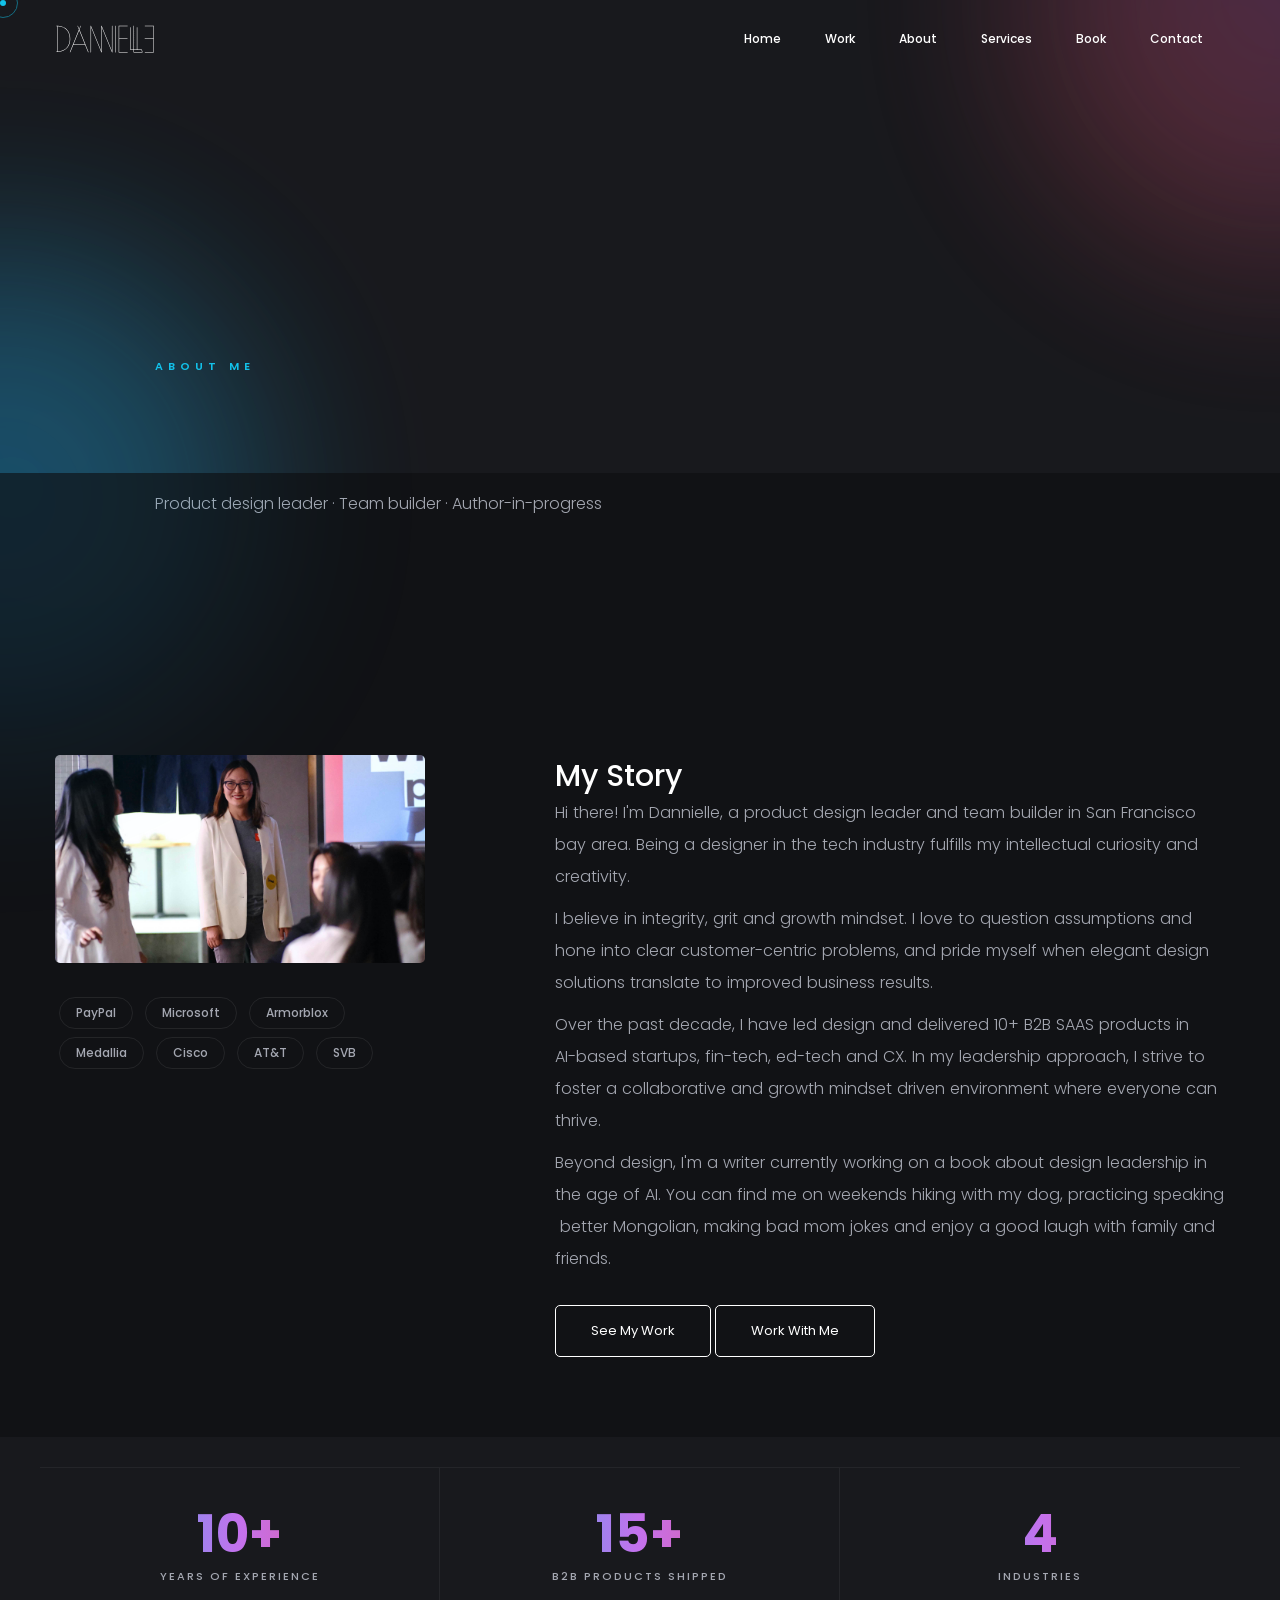
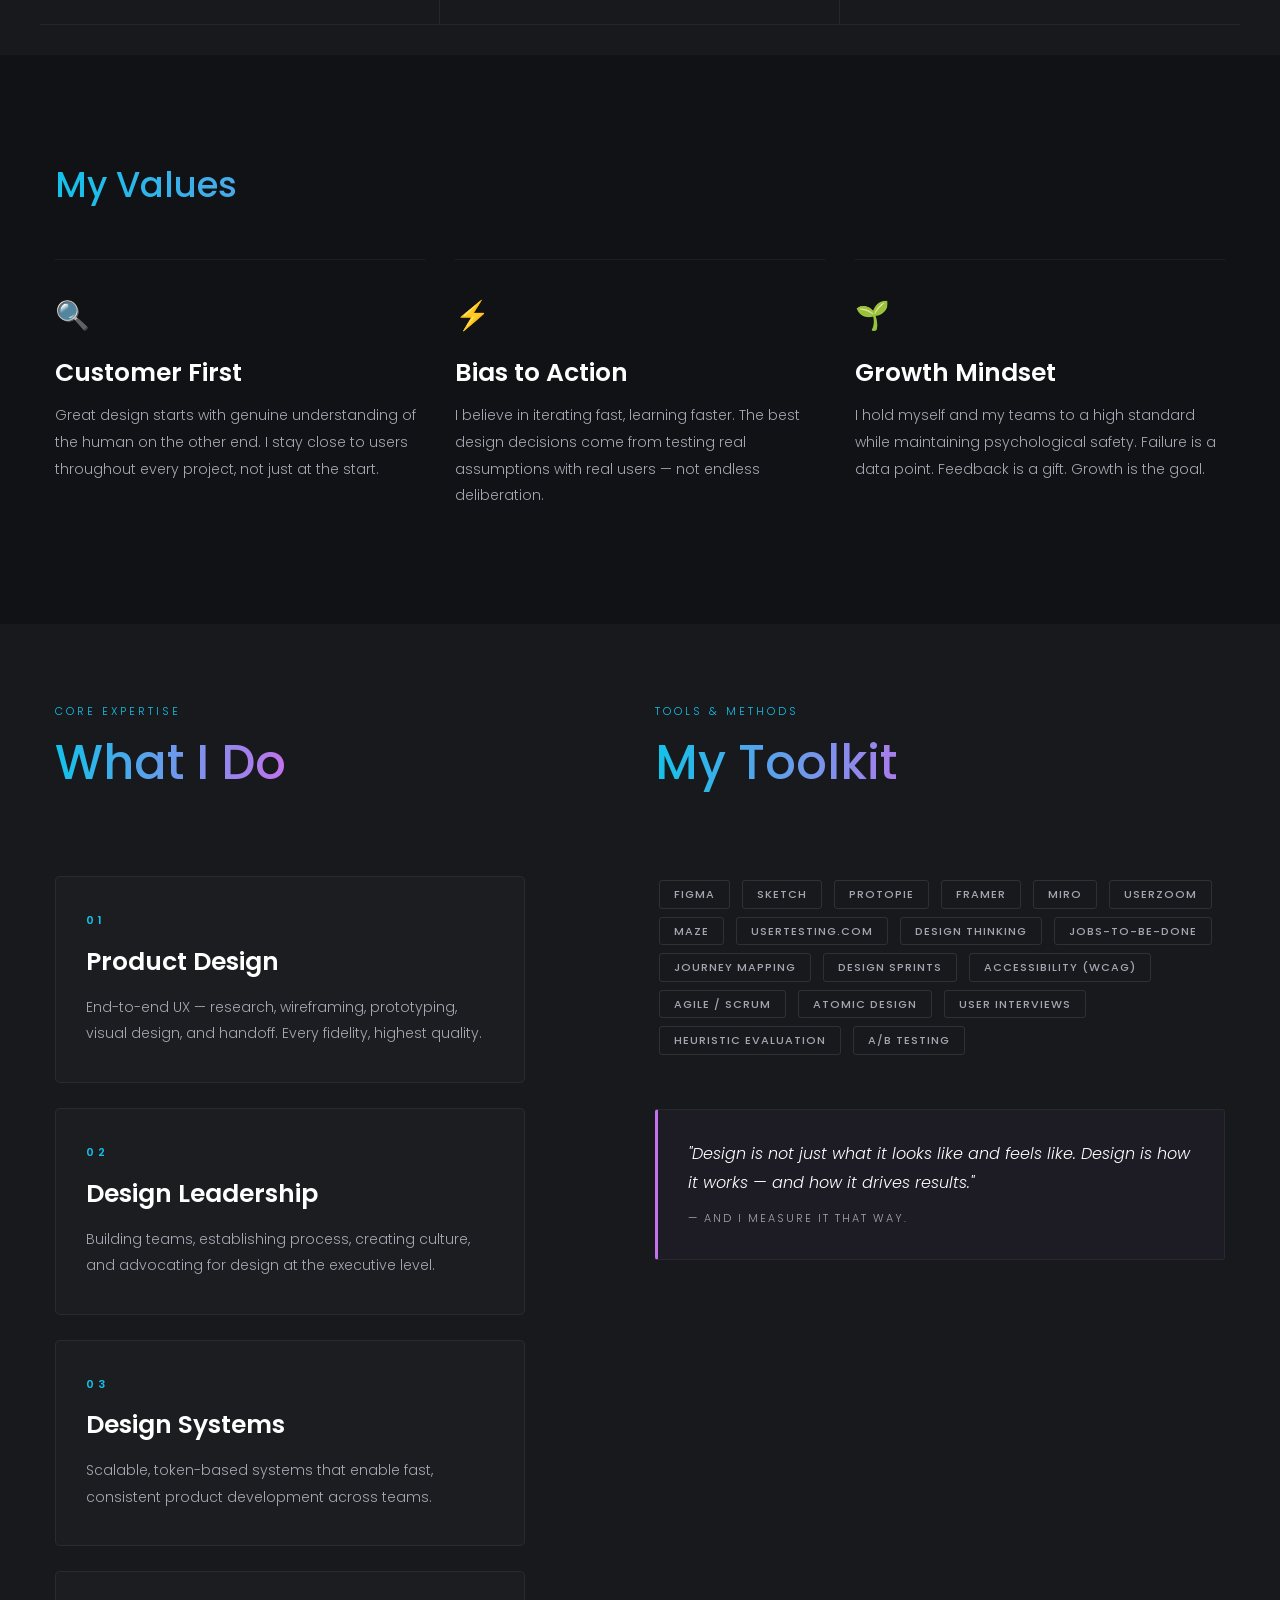
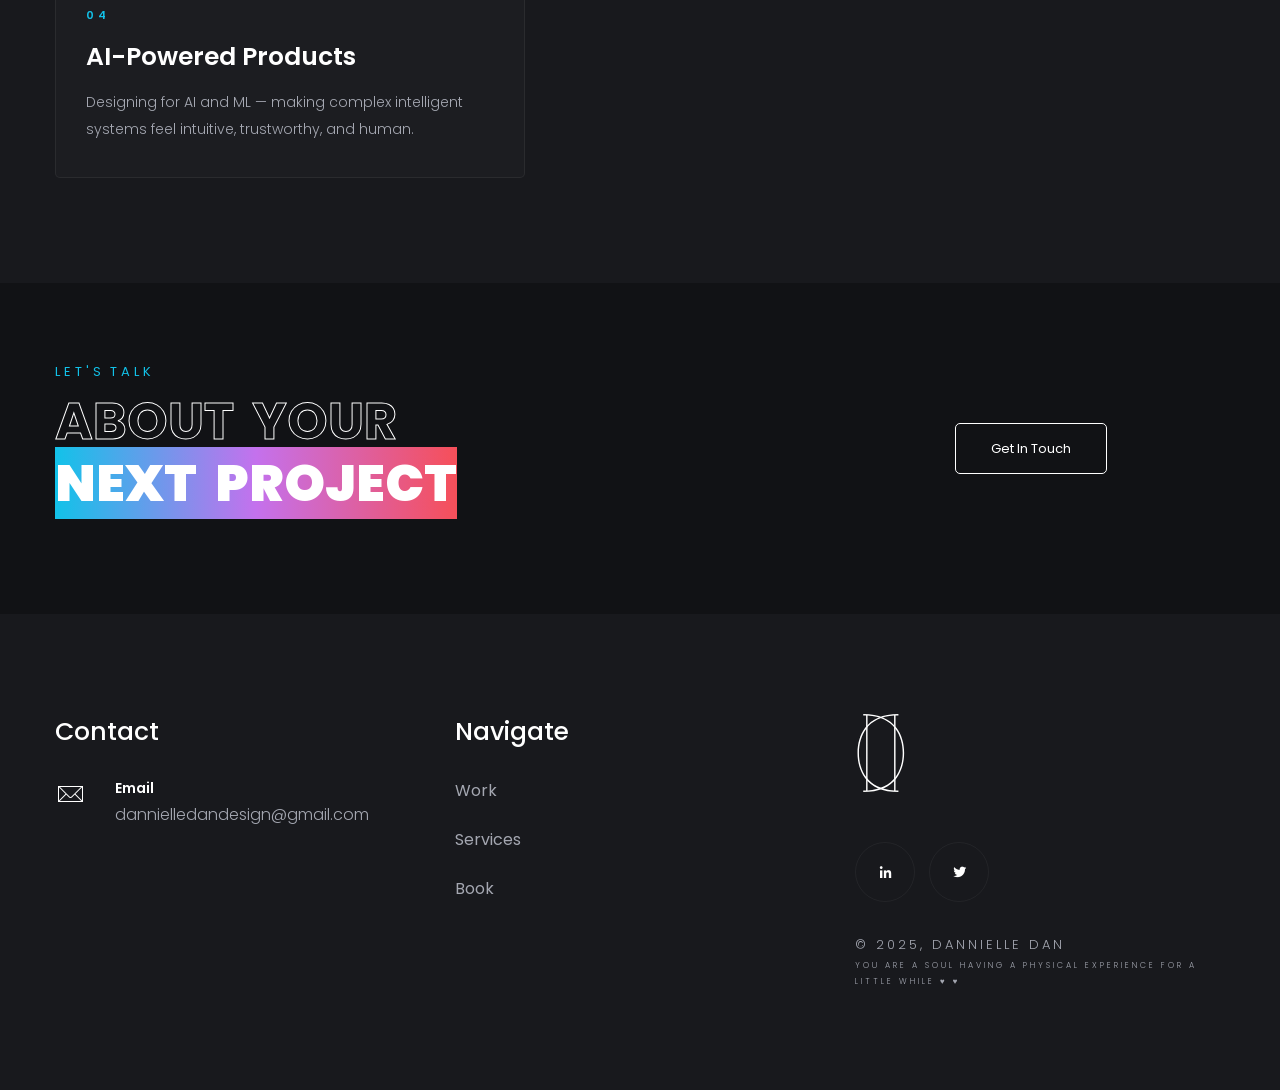
==== about.html @ 96e2d343 "Initial deploy of Dannielle Dan portfolio website Co-Authored-By: Claude Sonnet 4.6 <noreply@anthrop" ====
<!DOCTYPE html>
<html lang="en">
<head>
  <meta charset="utf-8">
  <meta name="viewport" content="width=device-width, initial-scale=1, maximum-scale=1" />
  <meta name="description" content="About Dannielle Dan — product design leader, team builder, and author." />
  <title>About — Dannielle Dan</title>
  <link rel="shortcut icon" href="img/favicon.ico" />
  <link href="https://fonts.googleapis.com/css?family=Poppins:100,200,300,400,500,600,700,800,900&display=swap" rel="stylesheet">
  <link href="https://fonts.googleapis.com/css2?family=Montserrat+Alternates:wght@100;200;300;400;500;600;700;800;900&display=swap" rel="stylesheet">
  <link rel="stylesheet" href="css/plugins.css" />
  <link rel="stylesheet" href="css/style.css" />
  <link rel="stylesheet" href="style.css" />
</head>
<body>

  <div class="loading">
    <span>L</span><span>o</span><span>a</span><span>d</span><span>i</span><span>n</span><span>g</span>
  </div>
  <div id="preloader"></div>
  <div class="progress-wrap cursor-pointer">
    <svg class="progress-circle svg-content" width="100%" height="100%" viewBox="-1 -1 102 102">
      <path d="M50,1 a49,49 0 0,1 0,98 a49,49 0 0,1 0,-98" />
    </svg>
  </div>
  <div class="mouse-cursor cursor-outer"></div>
  <div class="mouse-cursor cursor-inner"></div>

  <nav class="navbar navbar-expand-lg">
    <div class="container">
      <a class="logo" href="index.html"><img src="img/Logo_DannielleDan.svg" alt="Dannielle Dan"></a>
      <button class="navbar-toggler" type="button" data-toggle="collapse" data-target="#navbarMain">
        <span class="icon-bar"><i class="fas fa-bars"></i></span>
      </button>
      <div class="collapse navbar-collapse" id="navbarMain">
        <ul class="navbar-nav ml-auto">
          <li class="nav-item"><a class="nav-link" href="index.html">Home</a></li>
          <li class="nav-item"><a class="nav-link" href="portfolio.html">Work</a></li>
          <li class="nav-item"><a class="nav-link" href="about.html">About</a></li>
          <li class="nav-item"><a class="nav-link" href="services.html">Services</a></li>
          <li class="nav-item"><a class="nav-link" href="book.html">Book</a></li>
          <li class="nav-item"><a class="nav-link" href="mailto:dannielledandesign@gmail.com">Contact</a></li>
        </ul>
      </div>
    </div>
  </nav>

  <div class="circle-bg">
    <div class="circle-color fixed">
      <div class="gradient-circle"></div>
      <div class="gradient-circle two"></div>
    </div>
  </div>

  <!-- Page header -->
  <header class="pages-header circle-bg valign">
    <div class="container">
      <div class="row justify-content-center">
        <div class="col-lg-10">
          <div class="cont mt-100 mb-50">
            <p style="font-size:11px; font-weight:600; letter-spacing:5px; text-transform:uppercase; color:#12c2e9; margin-bottom:15px;" class="wow fadeIn">About Me</p>
            <h1 class="color-font fw-700 wow" data-splitting>Hello, I'm Dani.</h1>
            <p class="mt-20 wow fadeIn" data-wow-delay=".5s" style="color:#a4a7b1; font-size:16px; max-width:560px; line-height:1.9;">Product design leader · Team builder · Author-in-progress</p>
          </div>
        </div>
      </div>
    </div>
    <div class="half sub-bg">
      <div class="circle-color">
        <div class="gradient-circle"></div>
        <div class="gradient-circle two"></div>
      </div>
    </div>
  </header>

  <div class="main-content">

    <!-- Bio -->
    <section class="intro-section section-padding">
      <div class="container">
        <div class="row">
          <div class="col-lg-4 col-md-5 md-mb50">
            <img src="img/slid/about.jpg" alt="Dannielle Dan" style="border-radius:5px; width:100%;">
            <div class="mt-30">
              <div class="brand-pill-v2 wow fadeIn" data-wow-delay=".2s">PayPal</div>
              <div class="brand-pill-v2 wow fadeIn" data-wow-delay=".3s">Microsoft</div>
              <div class="brand-pill-v2 wow fadeIn" data-wow-delay=".4s">Armorblox</div>
              <div class="brand-pill-v2 wow fadeIn" data-wow-delay=".5s">Medallia</div>
              <div class="brand-pill-v2 wow fadeIn" data-wow-delay=".6s">Cisco</div>
              <div class="brand-pill-v2 wow fadeIn" data-wow-delay=".7s">AT&amp;T</div>
              <div class="brand-pill-v2 wow fadeIn" data-wow-delay=".8s">SVB</div>
            </div>
          </div>
          <div class="col-lg-7 offset-lg-1 col-md-7">
            <div class="htit sm-mb30">
              <h4>My Story</h4>
            </div>
            <div class="text">
              <p class="wow txt mb-10" data-splitting>Hi there! I'm Dannielle, a product design leader and team builder in San Francisco bay area. Being a designer in the tech industry fulfills my intellectual curiosity and creativity.</p>
              <p class="wow txt mb-10" data-splitting>I believe in integrity, grit and growth mindset. I love to question assumptions and hone into clear customer-centric problems, and pride myself when elegant design solutions translate to improved business results.</p>
              <p class="wow txt mb-10" data-splitting>Over the past decade, I have led design and delivered 10+ B2B SAAS products in AI-based startups, fin-tech, ed-tech and CX. In my leadership approach, I strive to foster a collaborative and growth mindset driven environment where everyone can thrive.</p>
              <p class="wow txt mb-10" data-splitting>Beyond design, I'm a writer currently working on a book about design leadership in the age of AI. You can find me on weekends hiking with my dog, practicing speaking better Mongolian, making bad mom jokes and enjoy a good laugh with family and friends.</p>
              <div class="mt-30 wow fadeInUp" data-wow-delay=".4s">
                <a href="portfolio.html" class="butn bord curve mr-15"><span>See My Work</span></a>
                <a href="services.html" class="butn bord curve"><span>Work With Me</span></a>
              </div>
            </div>
          </div>
        </div>
      </div>
    </section>

    <!-- Stats -->
    <section class="sub-bg section-padding2">
      <div class="container">
        <div class="row" style="border-top:1px solid rgba(255,255,255,0.05); border-bottom:1px solid rgba(255,255,255,0.05);">
          <div class="col-md-4 stat-item">
            <div class="stat-num">10+</div>
            <div class="stat-label">Years of Experience</div>
          </div>
          <div class="col-md-4 stat-item">
            <div class="stat-num">15+</div>
            <div class="stat-label">B2B Products Shipped</div>
          </div>
          <div class="col-md-4 stat-item">
            <div class="stat-num">4</div>
            <div class="stat-label">Industries</div>
          </div>
        </div>
      </div>
    </section>

    <!-- Values -->
    <section class="section-padding">
      <div class="container">
        <div class="row mb-50">
          <div class="col-12">
            <h6 class="wow fadeIn" style="color:#12c2e9; letter-spacing:3px; text-transform:uppercase; font-size:11px;">What I Stand For</h6>
            <h3 class="color-font wow mt-10">My Values</h3>
          </div>
        </div>
        <div class="row">
          <div class="col-lg-4 col-md-6 wow fadeInUp" data-wow-delay=".2s">
            <div class="value-card">
              <div class="icon">🔍</div>
              <h5>Customer First</h5>
              <p>Great design starts with genuine understanding of the human on the other end. I stay close to users throughout every project, not just at the start.</p>
            </div>
          </div>
          <div class="col-lg-4 col-md-6 wow fadeInUp" data-wow-delay=".4s">
            <div class="value-card">
              <div class="icon">⚡</div>
              <h5>Bias to Action</h5>
              <p>I believe in iterating fast, learning faster. The best design decisions come from testing real assumptions with real users — not endless deliberation.</p>
            </div>
          </div>
          <div class="col-lg-4 col-md-6 wow fadeInUp" data-wow-delay=".6s">
            <div class="value-card">
              <div class="icon">🌱</div>
              <h5>Growth Mindset</h5>
              <p>I hold myself and my teams to a high standard while maintaining psychological safety. Failure is a data point. Feedback is a gift. Growth is the goal.</p>
            </div>
          </div>
        </div>
      </div>
    </section>

    <!-- Skills -->
    <section class="section-padding sub-bg">
      <div class="container">
        <div class="row">
          <div class="col-lg-5 md-mb50">
            <div class="sec-head">
              <h6 class="wow fadeIn" style="color:#12c2e9; letter-spacing:3px; text-transform:uppercase; font-size:11px;">Core Expertise</h6>
              <h3 class="color-font wow mt-10">What I Do</h3>
            </div>
            <div class="service-card-v2 wow fadeInUp" data-wow-delay=".2s">
              <div class="num">01</div>
              <h5>Product Design</h5>
              <p>End-to-end UX — research, wireframing, prototyping, visual design, and handoff. Every fidelity, highest quality.</p>
            </div>
            <div class="service-card-v2 wow fadeInUp" data-wow-delay=".35s">
              <div class="num">02</div>
              <h5>Design Leadership</h5>
              <p>Building teams, establishing process, creating culture, and advocating for design at the executive level.</p>
            </div>
            <div class="service-card-v2 wow fadeInUp" data-wow-delay=".5s">
              <div class="num">03</div>
              <h5>Design Systems</h5>
              <p>Scalable, token-based systems that enable fast, consistent product development across teams.</p>
            </div>
            <div class="service-card-v2 wow fadeInUp" data-wow-delay=".65s">
              <div class="num">04</div>
              <h5>AI-Powered Products</h5>
              <p>Designing for AI and ML — making complex intelligent systems feel intuitive, trustworthy, and human.</p>
            </div>
          </div>
          <div class="col-lg-6 offset-lg-1">
            <div class="sec-head">
              <h6 class="wow fadeIn" style="color:#12c2e9; letter-spacing:3px; text-transform:uppercase; font-size:11px;">Tools &amp; Methods</h6>
              <h3 class="color-font wow mt-10">My Toolkit</h3>
            </div>
            <div class="mt-30 wow fadeIn" data-wow-delay=".3s">
              <span class="skill-tag">Figma</span>
              <span class="skill-tag">Sketch</span>
              <span class="skill-tag">Protopie</span>
              <span class="skill-tag">Framer</span>
              <span class="skill-tag">Miro</span>
              <span class="skill-tag">UserZoom</span>
              <span class="skill-tag">Maze</span>
              <span class="skill-tag">Usertesting.com</span>
              <span class="skill-tag">Design Thinking</span>
              <span class="skill-tag">Jobs-to-be-Done</span>
              <span class="skill-tag">Journey Mapping</span>
              <span class="skill-tag">Design Sprints</span>
              <span class="skill-tag">Accessibility (WCAG)</span>
              <span class="skill-tag">Agile / Scrum</span>
              <span class="skill-tag">Atomic Design</span>
              <span class="skill-tag">User Interviews</span>
              <span class="skill-tag">Heuristic Evaluation</span>
              <span class="skill-tag">A/B Testing</span>
            </div>
            <div class="mt-50 wow fadeIn" data-wow-delay=".5s" style="padding:30px; border:1px solid rgba(255,255,255,0.06); border-left:3px solid #c471ed; border-radius:3px; background:rgba(196,113,237,0.03);">
              <p style="font-size:16px; font-style:italic; line-height:1.8; color:#fff; margin-bottom:10px;">"Design is not just what it looks like and feels like. Design is how it works — and how it drives results."</p>
              <p style="font-size:11px; letter-spacing:2px; text-transform:uppercase; color:#a4a7b1;">— And I measure it that way.</p>
            </div>
          </div>
        </div>
      </div>
    </section>

    <!-- CTA -->
    <section class="call-action section-padding bg-img" data-background="img/patrn.svg">
      <div class="container">
        <div class="row">
          <div class="col-md-8 col-lg-9">
            <div class="content sm-mb30">
              <h6 class="wow" data-splitting>Let's Talk</h6>
              <h2 class="wow" data-splitting>about your <br><b class="back-color">next project</b></h2>
            </div>
          </div>
          <div class="col-md-4 col-lg-3 valign">
            <a href="mailto:dannielledandesign@gmail.com" class="butn bord curve wow fadeInUp" data-wow-delay=".5s"><span>Get In Touch</span></a>
          </div>
        </div>
      </div>
    </section>

    <footer class="sub-bg">
      <div class="container">
        <div class="row">
          <div class="col-lg-4">
            <div class="item md-mb50">
              <div class="title"><h5>Contact</h5></div>
              <ul>
                <li>
                  <span class="icon pe-7s-mail"></span>
                  <div class="cont"><h6>Email</h6><p>dannielledandesign@gmail.com</p></div>
                </li>
              </ul>
            </div>
          </div>
          <div class="col-lg-4">
            <div class="item md-mb50">
              <div class="title"><h5>Navigate</h5></div>
              <ul>
                <li><a href="portfolio.html" style="color:#a4a7b1;">Work</a></li>
                <li><a href="services.html" style="color:#a4a7b1;">Services</a></li>
                <li><a href="book.html" style="color:#a4a7b1;">Book</a></li>
              </ul>
            </div>
          </div>
          <div class="col-lg-4">
            <div class="item">
              <div class="logo"><img src="img/Dannielle-Dan.svg" alt="Dannielle Dan"></div>
              <div class="social">
                <a href="https://www.linkedin.com/in/dannielledan/"><i class="fab fa-linkedin-in"></i></a>
                <a href="https://twitter.com/dannielleydan"><i class="fab fa-twitter"></i></a>
              </div>
              <div class="copy-right">
                <p>© 2025, Dannielle Dan</p>
                <p style="font-size:8px;">You are a soul having a physical experience for a little while ♥ ♥</p>
              </div>
            </div>
          </div>
        </div>
      </div>
    </footer>

  </div>

  <script src="js/jquery-3.0.0.min.js"></script>
  <script src="js/jquery-migrate-3.0.0.min.js"></script>
  <script src="js/plugins.js"></script>
  <script src="js/scripts.js"></script>
</body>
</html>
---- css/style.css ----
/* ----------------------------------------------------------------

== Table Of Content

    |--- BASE

        |- typography
        |- helper classes

    |--- SHORTCODES

        |- extra
        |- overlay
        |- section-heading
        |- buttons
        |- navbar
        |- sliders
        |- intro
        |- feature-box
        |- clients
        |- counter
        |- portfolio
        |- process
        |- progress-bar
        |- tabs
        |- team
        |- testimonials
        |- blog
        |- contact-form
        |- footers

    |--- BASE

        |- responsive
	


---------------------------------------------------------------- */
/* ====================== [ Start Typography  ] ====================== */
* {
  margin: 0;
  padding: 0;
  -webkit-box-sizing: border-box;
  box-sizing: border-box;
  outline: none;
  list-style: none;
}

html {
  -webkit-box-sizing: border-box;
  box-sizing: border-box;
  -webkit-font-smoothing: antialiased;
}

body {
  color: #fff;
  background: #111215;
  line-height: 1.5;
  font-weight: 400;
  overflow-x: hidden !important;
  font-family: 'Poppins', sans-serif;
}

img {
  width: 100%;
  height: auto;
}

span, a, a:hover {
  display: inline-block;
  color: inherit;
}

h1 {
  font-size: 55px;
}

h2 {
  font-size: 40px;
}

h3 {
  font-size: 35px;
}

h4 {
  font-size: 30px;
}

h5 {
  font-size: 25px;
}

h6 {
  font-size: 18px;
}

h1, h2, h3, h4, h5, h6 {
  margin: 0;
  line-height: 1.4;
  font-weight: 500;
}

p {
  color: #a4a7b1;
  font-size: 16px;
  font-weight: 300;
  line-height: 2;
  margin: 0;
}

a, span {
  display: inline-block;
}

a:hover, span:hover {
  text-decoration: none;
}

.container {
  max-width: 1200px;
}

.custom-font {
  font-family: 'Poppins', sans-serif;
}

.color-font {
  background: -webkit-gradient(linear, left top, right top, from(#12c2e9), color-stop(#c471ed), to(#f64f59));
  background: -webkit-linear-gradient(left, #12c2e9, #c471ed, #f64f59);
  background: -o-linear-gradient(left, #12c2e9, #c471ed, #f64f59);
  background: linear-gradient(to right, #12c2e9, #c471ed, #f64f59);
  -webkit-background-clip: text;
  -webkit-text-fill-color: transparent;
}

.back-color {
  background: -webkit-gradient(linear, left top, right top, from(#12c2e9), color-stop(#c471ed), to(#f64f59));
  background: -webkit-linear-gradient(left, #12c2e9, #c471ed, #f64f59);
  background: -o-linear-gradient(left, #12c2e9, #c471ed, #f64f59);
  background: linear-gradient(to right, #12c2e9, #c471ed, #f64f59);
}

.line {
  position: absolute;
  height: 1px;
  width: 65%;
  background: -webkit-gradient(linear, left top, right top, from(#12c2e9), color-stop(#c471ed), to(#f64f59));
  background: -webkit-linear-gradient(left, #12c2e9, #c471ed, #f64f59);
  background: -o-linear-gradient(left, #12c2e9, #c471ed, #f64f59);
  background: linear-gradient(to right, #12c2e9, #c471ed, #f64f59);
}

.line.top {
  top: 0;
}

.line.bottom {
  bottom: 0;
}

.line.left {
  left: 0;
}

.line.right {
  right: 0;
}

.line-v {
  position: absolute;
  height: 80px;
  width: 1px;
  background: #c5a47e;
  left: 50%;
  opacity: .3;
}

.line-v.top {
  top: -30px;
}

.line-v.bottom {
  bottom: -30px;
}

/* ====================== [ End Typography  ] ====================== */
/* ====================== [ Start Helper Classes  ] ====================== */
.o-hidden {
  overflow: hidden;
}

.position-re {
  position: relative;
}

.ontop {
  position: relative;
  z-index: 7;
}

.full-over {
  position: absolute !important;
  top: 0;
  left: 0;
  height: 100%;
  width: 100%;
}

.full-width {
  width: 100% !important;
}

.main-color {
  color: #12c2e9 !important;
}

.bg-gray {
  background-color: #f8f4f3;
}

.bg-gray .primery-shadow {
  -webkit-box-shadow: 0px 4px 30px -4px rgba(0, 0, 0, 0.2);
  box-shadow: 0px 4px 30px -4px rgba(0, 0, 0, 0.2);
}

.bg-dark {
  background-color: #141414 !important;
}

.bg-dark .primery-shadow {
  -webkit-box-shadow: 0px 4px 40px -4px rgba(255, 255, 255, 0.2);
  box-shadow: 0px 4px 40px -4px rgba(255, 255, 255, 0.2);
}

.bg-color {
  background-color: #12c2e9 !important;
}

.bg-color .primery-shadow {
  -webkit-box-shadow: 0px 4px 40px -4px rgba(255, 255, 255, 0.2);
  box-shadow: 0px 4px 40px -4px rgba(255, 255, 255, 0.2);
}

.sub-bg {
  background: #18191d;
}

.bg-img {
  background-size: cover;
  background-repeat: no-repeat;
}

.bg-center {
  background-position: center center;
}

.bg-fixed {
  background-attachment: fixed;
}

.bg-repeat {
  background-size: auto;
  background-repeat: repeat;
}

.section-padding {
  padding: 80px 0;
}
.section-padding2{
	padding: 30px 0;
}

.section-ptb {
  padding: 80px 0;
}

.cmd-padding {
  padding: 0 10px;
}

.csm-padding {
  padding: 0 5px;
}

.head-pt {
  padding: 80px 0 0;
}

.head-pb {
  padding: 0 0 80px;
}

.rounded {
  border-radius: 5px;
}

.circle {
  border-radius: 50%;
}

.unlist {
  list-style: none;
}

.undecro:hover {
  text-decoration: none;
}

.inline {
  display: inline-block;
}

.valign {
  display: -webkit-box;
  display: -ms-flexbox;
  display: flex;
  -webkit-box-align: center;
  -ms-flex-align: center;
  align-items: center;
}

.primery-shadow {
  -webkit-box-shadow: 0px 8px 30px -4px rgba(0, 0, 0, 0.1);
  box-shadow: 0px 8px 30px -4px rgba(0, 0, 0, 0.1);
}

.padding5 {
  padding-right: 5%;
  padding-left: 5%;
}

/*-------------------------------------------------------
					 text color
-------------------------------------------------------*/
.text-white {
  color: #FFF;
}

.text-black {
  color: #000;
}

.text-extra-light-gray {
  color: #b7b7b7;
}

/*-------------------------------------------------------
					font-weight
-------------------------------------------------------*/
.fw-100 {
  font-weight: 100 !important;
}

.fw-200 {
  font-weight: 200 !important;
}

.fw-300 {
  font-weight: 300 !important;
}

.fw-400 {
  font-weight: 400 !important;
}

.fw-500 {
  font-weight: 500 !important;
}

.fw-600 {
  font-weight: 600 !important;
}

.fw-700 {
  font-weight: 700 !important;
}

.fw-800 {
  font-weight: 800 !important;
}

.fw-900 {
  font-weight: 900 !important;
}

/*-------------------------------------------------------
					 font-size
-------------------------------------------------------*/
.fz-10 {
  font-size: 10px !important;
}

.fz-12 {
  font-size: 12px !important;
}

.fz-14 {
  font-size: 14px !important;
}

.fz-15 {
  font-size: 15px !important;
}

.fz-16 {
  font-size: 16px !important;
}

.fz-18 {
  font-size: 18px !important;
}

.fz-20 {
  font-size: 20px !important;
}

.fz-22 {
  font-size: 22px !important;
}

.fz-25 {
  font-size: 25px !important;
}

.fz-30 {
  font-size: 30px !important;
}

.fz-40 {
  font-size: 40px !important;
}

.fz-50 {
  font-size: 50px !important;
}

/*-------------------------------------------------------
					line-height
-------------------------------------------------------*/
.line-height-10 {
  line-height: 10px;
}

.line-height-13 {
  line-height: 13px;
}

.line-height-18 {
  line-height: 18px;
}

.line-height-20 {
  line-height: 20px;
}

.line-height-24 {
  line-height: 24px;
}

.line-height-22 {
  line-height: 22px;
}

.line-height-26 {
  line-height: 26px;
}

.line-height-28 {
  line-height: 28px;
}

.line-height-30 {
  line-height: 30px;
}

.line-height-35 {
  line-height: 35px;
}

.line-height-40 {
  line-height: 40px;
}

.line-height-45 {
  line-height: 45px;
}

.line-height-50 {
  line-height: 50px;
}

.line-height-55 {
  line-height: 55px;
}

.line-height-60 {
  line-height: 60px;
}

.line-height-65 {
  line-height: 65px;
}

.line-height-70 {
  line-height: 70px;
}

.line-height-75 {
  line-height: 75px;
}

.line-height-80 {
  line-height: 80px;
}

.line-height-85 {
  line-height: 85px;
}

.line-height-90 {
  line-height: 90px;
}

.line-height-95 {
  line-height: 95px;
}

.line-height-100 {
  line-height: 100px;
}

.line-height-110 {
  line-height: 110px;
}

.line-height-120 {
  line-height: 120px;
}

/*-------------------------------------------------------
					text-transform
-------------------------------------------------------*/
.text-u {
  text-transform: uppercase !important;
}

.text-l {
  text-transform: lowercase !important;
}

.text-c {
  text-transform: capitalize !important;
}

.text-non {
  text-transform: none !important;
}

.text-i {
  font-style: italic;
}

/*-------------------------------------------------------
					 letter-spacing
-------------------------------------------------------*/
.ls0 {
  letter-spacing: 0px !important;
}

.ls1 {
  letter-spacing: 1px !important;
}

.ls2 {
  letter-spacing: 2px !important;
}

.ls3 {
  letter-spacing: 3px !important;
}

.ls4 {
  letter-spacing: 4px !important;
}

.ls5 {
  letter-spacing: 5px !important;
}

.ls10 {
  letter-spacing: 10px !important;
}

/*-------------------------------------------------------
			 margin-top  (0/100) +5
-------------------------------------------------------*/
.mt-0 {
  margin-top: 0 !important;
}

.mt-5 {
  margin-top: 5px !important;
}

.mt-10 {
  margin-top: 10px !important;
}

.mt-15 {
  margin-top: 15px !important;
}

.mt-20 {
  margin-top: 20px !important;
}

.mt-25 {
  margin-top: 25px !important;
}

.mt-30 {
  margin-top: 30px !important;
}

.mt-35 {
  margin-top: 35px !important;
}

.mt-40 {
  margin-top: 40px !important;
}

.mt-45 {
  margin-top: 45px !important;
}

.mt-50 {
  margin-top: 50px !important;
}

.mt-55 {
  margin-top: 55px !important;
}

.mt-60 {
  margin-top: 60px !important;
}

.mt-62 {
  margin-top: 62px !important;
}

.mt-65 {
  margin-top: 65px !important;
}

.mt-70 {
  margin-top: 70px !important;
}

.mt-75 {
  margin-top: 75px !important;
}

.mt-80 {
  margin-top: 80px !important;
}

.mt-85 {
  margin-top: 85px !important;
}

.mt-90 {
  margin-top: 90px !important;
}

.mt-95 {
  margin-top: 95px !important;
}

.mt-100 {
  margin-top: 100px !important;
}

/*-------------------------------------------------------
			 margin-bottom  (0/100) +5
-------------------------------------------------------*/
.mb-0 {
  margin-bottom: 0 !important;
}

.mb-5 {
  margin-bottom: 5px !important;
}

.mb-10 {
  margin-bottom: 10px !important;
}

.mb-15 {
  margin-bottom: 15px !important;
}

.mb-20 {
  margin-bottom: 20px !important;
}

.mb-25 {
  margin-bottom: 25px !important;
}

.mb-30 {
  margin-bottom: 30px !important;
}

.mb-35 {
  margin-bottom: 35px !important;
}

.mb-40 {
  margin-bottom: 40px !important;
}

.mb-45 {
  margin-bottom: 45px !important;
}

.mb-50 {
  margin-bottom: 50px !important;
}

.mb-55 {
  margin-bottom: 55px !important;
}

.mb-60 {
  margin-bottom: 60px !important;
}

.mb-62 {
  margin-bottom: 62px !important;
}

.mb-65 {
  margin-bottom: 65px !important;
}

.mb-70 {
  margin-bottom: 70px !important;
}

.mb-75 {
  margin-bottom: 75px !important;
}

.mb-80 {
  margin-bottom: 80px !important;
}

.mb-85 {
  margin-bottom: 85px !important;
}

.mb-90 {
  margin-bottom: 90px !important;
}

.mb-95 {
  margin-bottom: 95px !important;
}

.mb-100 {
  margin-bottom: 100px !important;
}

/*-------------------------------------------------------
			padding-top  (0/100) +5
-------------------------------------------------------*/
.pt-0 {
  padding-top: 0 !important;
}

.pt-5 {
  padding-top: 5px !important;
}

.pt-10 {
  padding-top: 10px !important;
}

.pt-15 {
  padding-top: 15px !important;
}

.pt-20 {
  padding-top: 20px !important;
}

.pt-25 {
  padding-top: 25px !important;
}

.pt-30 {
  padding-top: 30px !important;
}

.pt-35 {
  padding-top: 35px !important;
}

.pt-40 {
  padding-top: 40px !important;
}

.pt-45 {
  padding-top: 45px !important;
}

.pt-50 {
  padding-top: 50px !important;
}

.pt-55 {
  padding-top: 55px !important;
}

.pt-60 {
  padding-top: 60px !important;
}

.pt-65 {
  padding-top: 65px !important;
}

.pt-70 {
  padding-top: 70px !important;
}

.pt-75 {
  padding-top: 75px !important;
}

.pt-80 {
  padding-top: 80px !important;
}

.pt-85 {
  padding-top: 85px !important;
}

.pt-90 {
  padding-top: 90px !important;
}

.pt-95 {
  padding-top: 95px !important;
}

.pt-100 {
  padding-top: 100px !important;
}

/*-------------------------------------------------------
		 padding-bottom  (0/100) +5
-------------------------------------------------------*/
.pb-0 {
  padding-bottom: 0 !important;
}

.pb-5 {
  padding-bottom: 5px !important;
}

.pb-10 {
  padding-bottom: 10px !important;
}

.pb-15 {
  padding-bottom: 15px !important;
}

.pb-20 {
  padding-bottom: 20px !important;
}

.pb-25 {
  padding-bottom: 25px !important;
}

.pb-30 {
  padding-bottom: 30px !important;
}

.pb-35 {
  padding-bottom: 35px !important;
}

.pb-40 {
  padding-bottom: 40px !important;
}

.pb-45 {
  padding-bottom: 45px !important;
}

.pb-50 {
  padding-bottom: 50px !important;
}

.pb-55 {
  padding-bottom: 55px !important;
}

.pb-60 {
  padding-bottom: 60px !important;
}

.pb-65 {
  padding-bottom: 65px !important;
}

.pb-70 {
  padding-bottom: 70px !important;
}

.pb-75 {
  padding-bottom: 75px !important;
}

.pb-80 {
  padding-bottom: 80px !important;
}

.pb-85 {
  padding-bottom: 85px !important;
}

.pb-90 {
  padding-bottom: 90px !important;
}

.pb-95 {
  padding-bottom: 95px !important;
}

.pb-100 {
  padding-bottom: 100px !important;
}

.no-padding {
  padding: 0 !important;
}

/* ====================== [ End Helper Classes  ] ====================== */
/* ====================== [ Start Preloader ] ====================== */
.pace {
  pointer-events: none;
  -webkit-user-select: none;
  -moz-user-select: none;
  -ms-user-select: none;
  user-select: none;
  z-index: 99999999999999;
  position: fixed;
  margin: auto;
  top: 0;
  left: 0;
  right: 0;
  bottom: 0;
  width: 400px;
  border: 0px;
  height: 1px;
  overflow: hidden;
  background: rgba(255, 255, 255, 0.05);
  -webkit-transition: all 1s;
  -o-transition: all 1s;
  transition: all 1s;
}

.pace .pace-progress {
  -webkit-transform: translate3d(0, 0, 0);
  transform: translate3d(0, 0, 0);
  max-width: 300px;
  position: fixed;
  z-index: 99999999999999;
  display: block;
  position: absolute;
  top: 0;
  right: 100%;
  height: 100%;
  width: 100%;
  background: #12c2e9;
  background: -webkit-gradient(linear, left top, right top, from(#12c2e9), color-stop(#c471ed), to(#f64f59));
  background: -webkit-linear-gradient(left, #12c2e9, #c471ed, #f64f59);
  background: -o-linear-gradient(left, #12c2e9, #c471ed, #f64f59);
  background: linear-gradient(to right, #12c2e9, #c471ed, #f64f59);
}

.pace.pace-inactive {
  width: 100vw;
  opacity: 0;
}

.pace.pace-inactive .pace-progress {
  max-width: 100vw;
}

#preloader {
  width: 100%;
  height: 100vh;
  overflow: hidden;
  position: fixed;
  z-index: 9999999;
}

#preloader:after, #preloader:before {
  content: '';
  position: fixed;
  left: 0;
  height: 50%;
  width: 100%;
  background: #252531;
  -webkit-transition-timing-function: cubic-bezier(0.19, 1, 0.22, 1);
  -o-transition-timing-function: cubic-bezier(0.19, 1, 0.22, 1);
  transition-timing-function: cubic-bezier(0.19, 1, 0.22, 1);
}

#preloader:before {
  top: 0;
}

#preloader:after {
  bottom: 0;
}

#preloader.isdone {
  visibility: hidden;
  -webkit-transition-delay: 1.5s;
  -o-transition-delay: 1.5s;
  transition-delay: 1.5s;
}

#preloader.isdone:after, #preloader.isdone:before {
  height: 0;
  -webkit-transition: all 0.7s cubic-bezier(1, 0, 0.55, 1);
  -o-transition: all 0.7s cubic-bezier(1, 0, 0.55, 1);
  transition: all 0.7s cubic-bezier(1, 0, 0.55, 1);
  -webkit-transition-delay: 1s;
  -o-transition-delay: 1s;
  transition-delay: 1s;
}

.loading {
  position: fixed;
  left: 50%;
  top: calc(50% - 40px);
  -webkit-transform: translateX(-50%) translateY(-50%);
  -ms-transform: translateX(-50%) translateY(-50%);
  transform: translateX(-50%) translateY(-50%);
  font-weight: 300;
  font-size: 13px;
  text-transform: uppercase;
  letter-spacing: 10px;
  z-index: 9999999999;
}

.loading.isdone {
  top: 50%;
  opacity: 0;
  -webkit-transition: all .8s;
  -o-transition: all .8s;
  transition: all .8s;
  -webkit-transition-delay: .5s;
  -o-transition-delay: .5s;
  transition-delay: .5s;
}

.loading span {
  -webkit-animation: loading 1.4s infinite alternate;
  animation: loading 1.4s infinite alternate;
}

.loading span:nth-child(1) {
  -webkit-animation-delay: 0s;
  animation-delay: 0s;
}

.loading span:nth-child(2) {
  -webkit-animation-delay: 0.1s;
  animation-delay: 0.1s;
}

.loading span:nth-child(3) {
  -webkit-animation-delay: 0.2s;
  animation-delay: 0.2s;
}

.loading span:nth-child(4) {
  -webkit-animation-delay: 0.3s;
  animation-delay: 0.3s;
}

.loading span:nth-child(5) {
  -webkit-animation-delay: 0.4s;
  animation-delay: 0.4s;
}

.loading span:nth-child(6) {
  -webkit-animation-delay: 0.5s;
  animation-delay: 0.5s;
}

.loading span:nth-child(7) {
  -webkit-animation-delay: 0.6s;
  animation-delay: 0.6s;
}

@-webkit-keyframes loading {
  0% {
    opacity: 1;
  }
  100% {
    opacity: 0;
  }
}

@keyframes loading {
  0% {
    opacity: 1;
  }
  100% {
    opacity: 0;
  }
}

/* ====================== [ End Preloader ] ====================== */
/* ====================== [ Start Text Animation & Images ] ====================== */
.splitting.animated .char {
  -webkit-animation: fadeInUp 0.4s cubic-bezier(0.3, 0, 0.7, 1) both;
  animation: fadeInUp 0.4s cubic-bezier(0.3, 0, 0.7, 1) both;
  -webkit-animation-delay: calc(30ms * var(--char-index));
  animation-delay: calc(30ms * var(--char-index));
}

.splitting .whitespace {
  width: 5px;
}

@-webkit-keyframes fadeInUp {
  0% {
    opacity: 0;
    -webkit-transform: translateY(20px);
    transform: translateY(20px);
  }
  100% {
    opacity: 1;
    -webkit-transform: translateY(0);
    transform: translateY(0);
  }
}

@keyframes fadeInUp {
  0% {
    opacity: 0;
    -webkit-transform: translateY(20px);
    transform: translateY(20px);
  }
  100% {
    opacity: 1;
    -webkit-transform: translateY(0);
    transform: translateY(0);
  }
}

.splitting.txt.animated .char {
  -webkit-animation: fadeIn 0.3s cubic-bezier(0.3, 0, 0.7, 1) both;
  animation: fadeIn 0.3s cubic-bezier(0.3, 0, 0.7, 1) both;
  -webkit-animation-delay: calc(10ms * var(--char-index));
  animation-delay: calc(10ms * var(--char-index));
}

.splitting.txt .whitespace {
  width: 5px;
}

@-webkit-keyframes fadeIn {
  0% {
    opacity: 0;
  }
  100% {
    opacity: 1;
  }
}

@keyframes fadeIn {
  0% {
    opacity: 0;
  }
  100% {
    opacity: 1;
  }
}

.imago {
  -webkit-clip-path: polygon(0 0, 100% 0, 100% 0, 0 0);
  clip-path: polygon(0 0, 100% 0, 100% 0, 0 0);
  -webkit-transition: all .8s;
  -o-transition: all .8s;
  transition: all .8s;
  -webkit-transition-delay: .3s;
  -o-transition-delay: .3s;
  transition-delay: .3s;
}

.imago.animated {
  -webkit-clip-path: polygon(0 0, 100% 0, 100% 100%, 0 100%);
  clip-path: polygon(0 0, 100% 0, 100% 100%, 0 100%);
}

/* ====================== [ End Text Animation & Images ] ====================== */
/* ====================== [ Start Cursor Style ] ====================== */
.mouse-cursor {
  position: fixed;
  left: 0;
  top: 0;
  pointer-events: none;
  border-radius: 50%;
  -webkit-transform: translateZ(0);
  transform: translateZ(0);
  visibility: hidden;
}

.cursor-inner {
  width: 6px;
  height: 6px;
  z-index: 10000001;
  background-color: #12c2e9;
  -webkit-transition: width .3s ease-in-out,
 height .3s ease-in-out,
 margin .3s ease-in-out,
 opacity .3s ease-in-out;
  -o-transition: width .3s ease-in-out,
 height .3s ease-in-out,
 margin .3s ease-in-out,
 opacity .3s ease-in-out;
  transition: width .3s ease-in-out,
 height .3s ease-in-out,
 margin .3s ease-in-out,
 opacity .3s ease-in-out;
}

.cursor-inner.cursor-hover {
  margin-left: -35px;
  margin-top: -35px;
  width: 70px;
  height: 70px;
  background-color: #12c2e9;
  opacity: .3;
}

.cursor-outer {
  margin-left: -12px;
  margin-top: -12px;
  width: 30px;
  height: 30px;
  border: 1px solid #12c2e9;
  -webkit-box-sizing: border-box;
  box-sizing: border-box;
  z-index: 10000000;
  opacity: .5;
  -webkit-transition: all .08s ease-out;
  -o-transition: all .08s ease-out;
  transition: all .08s ease-out;
}

.cursor-outer.cursor-hover {
  opacity: 0;
}

/* ====================== [ End Cursor Style ] ====================== */
/* ====================== [ Start progress-wrap ] ====================== */
.progress-wrap {
  position: fixed;
  bottom: 30px;
  right: 30px;
  height: 44px;
  width: 44px;
  cursor: pointer;
  display: block;
  border-radius: 50px;
  z-index: 100;
  opacity: 0;
  visibility: hidden;
  -webkit-transform: translateY(20px);
  -ms-transform: translateY(20px);
  transform: translateY(20px);
  -webkit-transition: all 400ms linear;
  -o-transition: all 400ms linear;
  transition: all 400ms linear;
}

.progress-wrap.active-progress {
  opacity: 1;
  visibility: visible;
  -webkit-transform: translateY(0);
  -ms-transform: translateY(0);
  transform: translateY(0);
}

.progress-wrap::after {
  position: absolute;
  font-family: 'Font Awesome 5 Free';
  content: '\f077';
  text-align: center;
  line-height: 44px;
  font-size: 13px;
  font-weight: 900;
  color: #12c2e9;
  left: 0;
  top: 0;
  height: 44px;
  width: 44px;
  cursor: pointer;
  display: block;
  z-index: 1;
  -webkit-transition: all 400ms linear;
  -o-transition: all 400ms linear;
  transition: all 400ms linear;
}

.progress-wrap svg path {
  fill: none;
}

.progress-wrap svg.progress-circle path {
  stroke: #12c2e9;
  stroke-width: 4;
  -webkit-box-sizing: border-box;
  box-sizing: border-box;
  -webkit-transition: all 400ms linear;
  -o-transition: all 400ms linear;
  transition: all 400ms linear;
}

/* ====================== [ End progress-wrap ] ====================== */
/* ====================== [ Start animate headline ] ====================== */
.cd-words-wrapper {
  display: inline-block;
  position: relative;
  text-align: left;
}

.cd-words-wrapper b {
  display: inline-block;
  position: absolute;
  white-space: nowrap;
  left: 0;
  top: 0;
}

.cd-words-wrapper b.is-visible {
  position: relative;
}

.no-js .cd-words-wrapper b {
  opacity: 0;
}

.no-js .cd-words-wrapper b.is-visible {
  opacity: 1;
}

/* xclip */
.cd-headline.clip span {
  display: inline-block;
}

.cd-headline.clip .cd-words-wrapper {
  overflow: hidden;
  vertical-align: top;
}

.cd-headline.clip b {
  opacity: 0;
}

.cd-headline b.is-visible {
  opacity: 1;
}

/* ====================== [ End animate headline ] ====================== */
/* ====================== [ Start Overlay ] ====================== */
[data-overlay-dark],
[data-overlay-light] {
  position: relative;
}

[data-overlay-dark] .container,
[data-overlay-light] .container {
  position: relative;
  z-index: 2;
}

[data-overlay-dark]:before,
[data-overlay-light]:before {
  content: '';
  position: absolute;
  width: 100%;
  height: 100%;
  top: 0;
  left: 0;
  z-index: 1;
}

[data-overlay-dark]:before {
  background: #121319;
}

[data-overlay-light]:before {
  background: #fff;
}

[data-overlay-dark] h1,
[data-overlay-dark] h2,
[data-overlay-dark] h3,
[data-overlay-dark] h4,
[data-overlay-dark] h5,
[data-overlay-dark] h6,
[data-overlay-dark] span,
.bg-dark h1,
.bg-dark h2,
.bg-dark h3,
.bg-dark h4,
.bg-dark h5,
.bg-dark h6,
.bg-dark span,
.bg-color h1,
.bg-color h2,
.bg-color h3,
.bg-color h4,
.bg-color h5,
.bg-color h6,
.bg-color span {
  color: #fff;
}

[data-overlay-dark] p,
.bg-dark p,
.bg-color p {
  color: #dad6d6;
}

[data-overlay-dark="0"]:before,
[data-overlay-light="0"]:before {
  opacity: 0;
}

[data-overlay-dark="1"]:before,
[data-overlay-light="1"]:before {
  opacity: .1;
}

[data-overlay-dark="2"]:before,
[data-overlay-light="2"]:before {
  opacity: .2;
}

[data-overlay-dark="3"]:before,
[data-overlay-light="3"]:before {
  opacity: .3;
}

[data-overlay-dark="4"]:before,
[data-overlay-light="4"]:before {
  opacity: .4;
}

[data-overlay-dark="5"]:before,
[data-overlay-light="5"]:before {
  opacity: .5;
}

[data-overlay-dark="6"]:before,
[data-overlay-light="6"]:before {
  opacity: .6;
}

[data-overlay-dark="7"]:before,
[data-overlay-light="7"]:before {
  opacity: .7;
}

[data-overlay-dark="8"]:before,
[data-overlay-light="8"]:before {
  opacity: .8;
}

[data-overlay-dark="9"]:before,
[data-overlay-light="9"]:before,
[data-overlay-color="9"]:before {
  opacity: .9;
}

[data-overlay-dark="10"]:before,
[data-overlay-light="10"]:before {
  opacity: 1;
}

/* ====================== [ End Overlay ] ====================== */
/* ====================== [ Start Heading ] ====================== */
.sec-head {
  position: relative;
  margin: 0 auto 80px;
}

.sec-head h6 {
  font-weight: 300;
  font-size: 17px;
  text-transform: uppercase;
  letter-spacing: 7px;
  margin-bottom: 10px;
}

.sec-head h3 {
  font-size: 48px;
  font-weight: 500;
}

.sec-head h2 {
  font-size: 70px;
  text-transform: uppercase;
  letter-spacing: 2px;
}

.sub-title {
  position: relative;
  margin-bottom: 20px;
}

.sub-title h6 {
  font-weight: 300;
  font-size: 15px;
  text-transform: uppercase;
  letter-spacing: 4px;
  display: inline-block;
  background: -webkit-gradient(linear, left top, right top, from(#12c2e9), color-stop(#c471ed), to(#f64f59));
  background: -webkit-linear-gradient(left, #12c2e9, #c471ed, #f64f59);
  background: -o-linear-gradient(left, #12c2e9, #c471ed, #f64f59);
  background: linear-gradient(to right, #12c2e9, #c471ed, #f64f59);
  padding: 7px 12px;
  border-radius: 10px;
}

.main-title {
  font-weight: 600;
  line-height: 1.5;
  margin-bottom: 15px;
}

.extra-title {
  font-weight: 700;
}

.sm-title {
  font-size: 14px;
  font-weight: 600;
  letter-spacing: 1px;
  text-transform: uppercase;
}

.smore {
  position: relative;
  font-size: 13px;
  font-weight: 300;
  letter-spacing: 7px;
  text-transform: uppercase;
  display: inline-block;
  padding: 5px;
}

.smore:after {
  content: '';
  width: 45%;
  height: 100%;
  background: rgba(255, 255, 255, 0.03);
  position: absolute;
  left: 0;
  top: 0;
}

.smore i {
  margin-left: 10px;
}

/* ====================== [ End Heading ] ====================== */
/* ====================== [  Start Button Style ] ====================== */
.butn {
  padding: 15px 35px;
  font-size: 13px;
  border: 1px solid transparent;
  -webkit-transition: all .4s;
  -o-transition: all .4s;
  transition: all .4s;
}

.butn:hover .char {
  -webkit-animation: fadeInUp 0.3s cubic-bezier(0.3, 0, 0.7, 1) both;
  animation: fadeInUp 0.3s cubic-bezier(0.3, 0, 0.7, 1) both;
  -webkit-animation-delay: calc(30ms * var(--char-index));
  animation-delay: calc(30ms * var(--char-index));
}

.butn.bord {
  border: 1px solid #fff;
}

.butn.bord:hover {
  background: #fff;
  color: #333;
}

.butn.light {
  background: #fff;
  color: #333;
}

.butn.light:hover {
  background: transparent;
  border-color: #fff;
  color: #fff;
}

.butn.dark {
  background: #222;
}

.butn.dark:hover {
  background: #fff;
  color: #333;
}

.butn.color {
  background: -webkit-gradient(linear, left top, right top, from(#12c2e9), color-stop(#c471ed), to(#f64f59));
  background: -webkit-linear-gradient(left, #12c2e9, #c471ed, #f64f59);
  background: -o-linear-gradient(left, #12c2e9, #c471ed, #f64f59);
  background: linear-gradient(to right, #12c2e9, #c471ed, #f64f59);
  border: transparent;
}

.butn.color:hover {
  background: #fff;
  color: #111;
}

.butn.curve {
  border-radius: 5px;
}

.butn.radius {
  border-radius: 30px;
}

.simple-btn {
  position: relative;
  padding: 7px;
  display: inline-block;
  text-transform: uppercase;
  letter-spacing: 4px;
  font-size: 13px;
  font-weight: 300;
}

.simple-btn:after {
  content: '';
  width: 45%;
  height: 100%;
  background: rgba(255, 255, 255, 0.05);
  position: absolute;
  left: 0;
  top: 0;
}

.simple-btn.right:after {
  left: auto;
  right: 0;
}

/* ====================== [ End Button Style ] ====================== */
/* ====================== [ Start navbar ] ====================== */
.navbar {
  position: absolute;
  left: 0;
  top: 0;
  padding: 0;
  margin: 0;
  width: 100%;
  background: transparent;
  border-bottom: 2px solid transparent;
  z-index: 999;
  min-height: 80px;
}

.navbar .icon-bar {
  color: #fff;
}

.navbar .navbar-nav .nav-link {
  font-size: 12px;
  font-weight: 500;
  color: #fff;
  padding: 15px 7px;
  margin: 10px 15px;
}

.navbar .navbar-nav .dropdown-menu {
  padding: 10px 0;
  border: 0;
  -webkit-box-shadow: 0px 10px 40px -4px rgba(0, 0, 0, 0.1);
  box-shadow: 0px 10px 40px -4px rgba(0, 0, 0, 0.1);
}

.navbar .navbar-nav .dropdown-item {
  font-size: 13px;
  padding: 10px 20px;
  opacity: .9;
}

.navbar .navbar-nav .dropdown-item:hover {
  background: transparent;
  color: #12c2e9;
}

.navbar .dropdown-menu {
  display: block;
  opacity: 0;
  visibility: hidden;
  border-radius: 0;
  color: #fff;
  background: #1b1d21;
  min-width: 185px;
  -webkit-transform: translateY(20px);
  -ms-transform: translateY(20px);
  transform: translateY(20px);
  -webkit-transition: all .4s;
  -o-transition: all .4s;
  transition: all .4s;
}

.navbar .dropdown-menu.show {
  opacity: 1;
  visibility: visible;
  -webkit-transform: translateY(0);
  -ms-transform: translateY(0);
  transform: translateY(0);
}

.navbar .dropdown-menu .dropdown-item {
  color: #fff;
  -webkit-transition: all .4s;
  -o-transition: all .4s;
  transition: all .4s;
  padding: 10px 25px;
  position: relative;
}

.navbar .dropdown-menu .dropdown-item:after {
  content: '';
  width: 0px;
  height: 1px;
  background: #12c2e9;
  position: absolute;
  left: 10px;
  top: 50%;
  -webkit-transition: all .4s;
  -o-transition: all .4s;
  transition: all .4s;
}

.navbar .dropdown-menu .dropdown-item:hover {
  padding-left: 30px;
}

.navbar .dropdown-menu .dropdown-item:hover:after {
  width: 10px;
}

.navbar .search {
  color: #fff;
  padding-left: 30px;
  border-left: 1px solid rgba(255, 255, 255, 0.1);
}

.navbar .search .icon {
  cursor: pointer;
}

.navbar .search .search-form {
  position: fixed;
  width: 100%;
  height: 100vh;
  top: 0;
  left: 0;
  background: rgba(37, 37, 49, 0.98);
  display: none;
}

.navbar .search .search-form form {
  width: 600px;
  position: absolute;
  left: calc(50% - 300px);
  top: 50%;
  -webkit-transform: translateY(-50%);
  -ms-transform: translateY(-50%);
  transform: translateY(-50%);
}

.navbar .search .search-form form input {
  padding: 15px 0;
  font-size: 80px;
  color: #fff;
  text-transform: uppercase;
  text-align: left;
  background: transparent;
  border: 0;
  border-bottom: 2px solid #12c2e9;
}

.navbar .search .search-form .close {
  position: absolute;
  top: 20%;
  right: 20%;
  color: #fff;
  font-size: 60px;
  opacity: 1;
  cursor: pointer;
}

.navbar .logo {
  width: 100px;
}

.nav-scroll {
  background: #1b1d21;
  border-color: #333538;
  padding: 0;
  position: fixed;
  top: -80px;
  -webkit-transition: -webkit-transform .5s;
  transition: -webkit-transform .5s;
  -o-transition: transform .5s;
  transition: transform .5s;
  transition: transform .5s, -webkit-transform .5s;
  -webkit-transform: translateY(80px);
  -ms-transform: translateY(80px);
  transform: translateY(80px);
}

.topnav {
  position: fixed;
  top: 0;
  left: 0;
  width: 100%;
  z-index: 999999;
  padding: 30px 0;
  color: #fff;
  -webkit-transition: all .7s;
  -o-transition: all .7s;
  transition: all .7s;
}

.topnav .container,
.topnav .container-fluid {
  display: -webkit-box;
  display: -ms-flexbox;
  display: flex;
}

.topnav .container-fluid {
  padding: 0 50px;
}

.topnav .logo {
  width: 50px;
}

.topnav .menu-icon {
  margin-left: auto;
  cursor: pointer;
}

.topnav .menu-icon:hover .text .char {
  -webkit-animation: fadeInUp 0.3s cubic-bezier(0.3, 0, 0.7, 1) both;
  animation: fadeInUp 0.3s cubic-bezier(0.3, 0, 0.7, 1) both;
  -webkit-animation-delay: calc(30ms * var(--char-index));
  animation-delay: calc(30ms * var(--char-index));
}

.topnav .menu-icon .text {
  font-size: 13px;
  font-weight: 500;
  padding-left: 15px;
  display: table-cell;
  vertical-align: middle;
  position: relative;
}

.topnav .menu-icon .text:after {
  content: 'close';
  position: absolute;
  top: 0;
  left: 0;
  right: 0;
  bottom: 0;
  padding-left: 15px;
  opacity: 0;
  -webkit-transition: all .4s;
  -o-transition: all .4s;
  transition: all .4s;
  -webkit-transition-delay: .4s;
  -o-transition-delay: .4s;
  transition-delay: .4s;
}

.topnav .menu-icon .text .word {
  -webkit-transition: all .4s;
  -o-transition: all .4s;
  transition: all .4s;
  -webkit-transition-delay: .6s;
  -o-transition-delay: .6s;
  transition-delay: .6s;
}

.topnav .menu-icon .text.open .word {
  opacity: 0;
  -webkit-transition-delay: .4s;
  -o-transition-delay: .4s;
  transition-delay: .4s;
}

.topnav .menu-icon .text.open:after {
  opacity: 1;
  -webkit-transition-delay: .6s;
  -o-transition-delay: .6s;
  transition-delay: .6s;
}

.topnav .menu-icon .icon {
  display: table-cell;
}

.topnav .menu-icon .icon i {
  display: block;
  width: 20px;
  height: 3px;
  background: #fff;
  margin: 4px 0;
}

.topnav.dark .menu-icon {
  color: #000;
}

.topnav.dark .menu-icon .icon i {
  background: #000;
}

.topnav.dark.navlit .menu-icon {
  color: #fff;
}

.topnav.dark.navlit .menu-icon .icon i {
  background: #fff;
}

.hamenu {
  position: fixed;
  top: 0;
  left: -100%;
  width: 100%;
  height: 100vh;
  background: #18191d;
  padding: 120px 30px 30px;
  overflow: hidden;
  z-index: 9999;
  -webkit-transition: all 0.5s cubic-bezier(1, 0, 0.55, 1);
  -o-transition: all 0.5s cubic-bezier(1, 0, 0.55, 1);
  transition: all 0.5s cubic-bezier(1, 0, 0.55, 1);
}

.hamenu.open .menu-links .main-menu > li .link {
  -webkit-transform: translateY(0);
  -ms-transform: translateY(0);
  transform: translateY(0);
  -webkit-transition-delay: 1s;
  -o-transition-delay: 1s;
  transition-delay: 1s;
}

.hamenu.open .cont-info:after {
  height: 100vh;
  -webkit-transition-delay: 1s;
  -o-transition-delay: 1s;
  transition-delay: 1s;
}

.hamenu.open .cont-info .item {
  -webkit-transform: translateY(0);
  -ms-transform: translateY(0);
  transform: translateY(0);
  opacity: 1;
  -webkit-transition-delay: 1s;
  -o-transition-delay: 1s;
  transition-delay: 1s;
}

.hamenu .menu-links {
  color: #fff;
  margin-top: 30px;
}

.hamenu .menu-links .o-hidden {
  display: inline-block;
}

.hamenu .menu-links .main-menu {
  position: relative;
  z-index: 2;
}

.hamenu .menu-links .main-menu.gosub > li {
  opacity: 0;
  visibility: hidden;
  -webkit-transition-delay: .2s !important;
  -o-transition-delay: .2s !important;
  transition-delay: .2s !important;
}

.hamenu .menu-links .main-menu.gosub > li .link {
  -webkit-transform: translateY(45px) !important;
  -ms-transform: translateY(45px) !important;
  transform: translateY(45px) !important;
  opacity: 0 !important;
  visibility: hidden !important;
  -webkit-transition-delay: .2s !important;
  -o-transition-delay: .2s !important;
  transition-delay: .2s !important;
}

.hamenu .menu-links .main-menu.gosub .sub-menu.sub-open {
  z-index: 3 !important;
  opacity: 1 !important;
  visibility: visible !important;
}

.hamenu .menu-links .main-menu > li {
  font-size: 30px;
  font-weight: 600;
  padding: 10px;
  width: -webkit-max-content;
  width: -moz-max-content;
  width: max-content;
  opacity: 1;
  visibility: visible;
  -webkit-transition: all .5s;
  -o-transition: all .5s;
  transition: all .5s;
}

.hamenu .menu-links .main-menu > li span.nm {
  opacity: .8;
  font-size: 11px;
  margin-right: 10px;
}

.hamenu .menu-links .main-menu > li .link {
  -webkit-transform: translateY(45px);
  -ms-transform: translateY(45px);
  transform: translateY(45px);
  -webkit-transition: all .7s;
  -o-transition: all .7s;
  transition: all .7s;
  cursor: pointer;
}

.hamenu .menu-links .main-menu > li .link i {
  font-size: 15px;
  margin-left: 5px;
}

.hamenu .menu-links .main-menu .sub-menu {
  position: absolute;
  top: 0;
  left: 0;
  opacity: 0;
  visibility: hidden;
  z-index: -1;
  -webkit-transition-delay: .2s;
  -o-transition-delay: .2s;
  transition-delay: .2s;
}

.hamenu .menu-links .main-menu .sub-menu.sub-open {
  z-index: 3;
}

.hamenu .menu-links .main-menu .sub-menu.sub-open li .sub-link {
  -webkit-transform: translateY(0px);
  -ms-transform: translateY(0px);
  transform: translateY(0px);
  -webkit-transition-delay: 1s;
  -o-transition-delay: 1s;
  transition-delay: 1s;
}

.hamenu .menu-links .main-menu .sub-menu li {
  color: #eee;
  font-size: 20px;
  font-weight: 400;
  letter-spacing: 1px;
  padding: 8px 10px;
  width: -webkit-max-content;
  width: -moz-max-content;
  width: max-content;
}

.hamenu .menu-links .main-menu .sub-menu li:hover {
  color: #fff;
}

.hamenu .menu-links .main-menu .sub-menu li .sub-link {
  -webkit-transform: translateY(45px);
  -ms-transform: translateY(45px);
  transform: translateY(45px);
  -webkit-transition: all .7s;
  -o-transition: all .7s;
  transition: all .7s;
}

.hamenu .menu-links .main-menu .sub-menu li .sub-link.back {
  color: #fff;
  font-size: 20px;
  font-weight: 600;
  cursor: pointer;
}

.hamenu .menu-links .main-menu .sub-menu li .sub-link.back i {
  margin-left: 10px;
}

.hamenu .menu-links .main-menu .sub-menu li .sub-link em {
  font-size: 13px;
  font-weight: 300;
  margin-left: 10px;
}

.hamenu .cont-info {
  color: #fff;
  margin-top: 50px;
  position: relative;
}

.hamenu .cont-info:after {
  content: '';
  width: 1px;
  height: 0;
  background: rgba(255, 255, 255, 0.1);
  position: absolute;
  left: -40px;
  top: -170px;
  -webkit-transition: all .7s;
  -o-transition: all .7s;
  transition: all .7s;
}

.hamenu .cont-info .item {
  margin-bottom: 30px;
  -webkit-transform: translateY(-30px);
  -ms-transform: translateY(-30px);
  transform: translateY(-30px);
  opacity: 0;
  -webkit-transition: all .7s;
  -o-transition: all .7s;
  transition: all .7s;
}

.hamenu .cont-info .item:last-of-type {
  margin-bottom: 0;
}

.hamenu .cont-info .item h6 {
  font-size: 14px;
  font-weight: 600;
  text-transform: uppercase;
  margin-bottom: 10px;
}

/* ====================== [ End navbar ] ====================== */
/* ====================== [ Start Slider ] ====================== */
.slider {
  position: relative;
}

.slider.fixed-slider {
  position: fixed;
  top: 0;
  left: 0;
  right: 0;
}

.slider .swiper-slide-active {
  z-index: 3;
}

.slider .parallax-slider {
  position: relative;
}

.slider .parallax-slider .swiper-slide {
  position: relative;
  overflow: hidden;
  width: 100%;
  min-height: 100vh;
  padding-bottom: 50px;
}

.slider .parallax-slider .swiper-slide .bg-img {
  position: absolute;
  top: 0;
  right: 0;
  bottom: 0;
  left: 0;
  background-size: cover;
}

.slider .parallax-slider .swiper-slide-active .caption h1[data-splitting] {
  -webkit-transition: all 0s;
  -o-transition: all 0s;
  transition: all 0s;
  opacity: 1;
  visibility: visible;
  -webkit-transform: translateY(0);
  -ms-transform: translateY(0);
  transform: translateY(0);
}

.slider .parallax-slider .swiper-slide-active .caption h1[data-splitting] .char {
  -webkit-animation: fadeInUp 0.5s cubic-bezier(0.3, 0, 0.7, 1) both;
  animation: fadeInUp 0.5s cubic-bezier(0.3, 0, 0.7, 1) both;
  -webkit-animation-delay: calc(60ms * var(--char-index));
  animation-delay: calc(60ms * var(--char-index));
}

.slider .parallax-slider .swiper-slide-active .caption .thin,
.slider .parallax-slider .swiper-slide-active .caption .butn,
.slider .parallax-slider .swiper-slide-active .caption h1,
.slider .parallax-slider .swiper-slide-active .caption p {
  opacity: 1;
  visibility: visible;
  -webkit-transform: translateY(0);
  -ms-transform: translateY(0);
  transform: translateY(0);
}

.slider .parallax-slider .caption .thin {
  color: #12c2e9;
  font-size: 30px;
  font-weight: 300;
  text-transform: uppercase;
  letter-spacing: 8px;
  margin-bottom: 5px;
  opacity: 0;
  -webkit-transform: translateY(-20px);
  -ms-transform: translateY(-20px);
  transform: translateY(-20px);
  -webkit-transition: all .4s;
  -o-transition: all .4s;
  transition: all .4s;
  -webkit-transition-delay: .8s;
  -o-transition-delay: .8s;
  transition-delay: .8s;
}

.slider .parallax-slider .caption .thin span {
  color: #12c2e9;
}

.slider .parallax-slider .caption h1 {
  font-size: 65px;
  font-weight: 800;
  letter-spacing: 2px;
  color: #fff;
  opacity: 0;
  -webkit-transform: translateY(20px);
  -ms-transform: translateY(20px);
  transform: translateY(20px);
  visibility: hidden;
  -webkit-transition: all .4s;
  -o-transition: all .4s;
  transition: all .4s;
  -webkit-transition-delay: .3s;
  -o-transition-delay: .3s;
  transition-delay: .3s;
}

.slider .parallax-slider .caption p {
  color: #eee;
  margin-top: 15px;
  opacity: 0;
  -webkit-transform: translateY(20px);
  -ms-transform: translateY(20px);
  transform: translateY(20px);
  -webkit-transition: all .4s;
  -o-transition: all .4s;
  transition: all .4s;
  -webkit-transition-delay: .8s;
  -o-transition-delay: .8s;
  transition-delay: .8s;
}

.slider .parallax-slider .caption .butn {
  opacity: 0;
  -webkit-transform: translateY(20px);
  -ms-transform: translateY(20px);
  transform: translateY(20px);
  -webkit-transition: all .4s;
  -o-transition: all .4s;
  transition: all .4s;
  -webkit-transition-delay: 1s;
  -o-transition-delay: 1s;
  transition-delay: 1s;
}

.slider .parallax-slider .caption.dig h1 {
  font-weight: 800;
  font-size: 80px;
  text-transform: uppercase;
}

.slider .parallax-slider .caption.dig h1 .tline {
  margin-left: 80px;
}

.slider .parallax-slider .caption.dig h1 .whitespace {
  width: 20px;
}

.slider .setone {
  position: absolute;
  bottom: 8%;
  right: 40px;
  z-index: 8;
}

.slider .setone .swiper-nav-ctrl {
  color: #ccc;
  font-size: 13px;
  width: 55px;
  height: 55px;
  line-height: 55px;
  text-align: center;
  margin: 5px 0;
  border: 1px solid rgba(255, 255, 255, 0.3);
  position: static;
}

.slider .setone .swiper-nav-ctrl:after {
  display: none;
}

.slider .setone.setwo {
  position: static;
}

.slider .setone.setwo .swiper-nav-ctrl {
  border-radius: 50%;
}

.slider .setone.setwo .next-ctrl {
  position: absolute;
  top: 50%;
  right: 30px;
}

.slider .setone.setwo .prev-ctrl {
  position: absolute;
  top: 50%;
  left: 30px;
}

.slider .txt-botm {
  position: absolute;
  bottom: 20px;
  left: 0;
  width: 100%;
  z-index: 8;
}

.slider .txt-botm .swiper-nav-ctrl {
  position: absolute;
  width: auto;
  height: auto;
  margin-top: auto;
  top: auto;
  bottom: 0;
}

.slider .txt-botm .swiper-nav-ctrl i {
  color: #ccc;
  font-size: 13px;
  width: 45px;
  height: 45px;
  line-height: 45px;
  text-align: center;
  margin: 0;
  border-radius: 50%;
  display: inline-block;
  -webkit-transition: all .3s;
  -o-transition: all .3s;
  transition: all .3s;
}

.slider .txt-botm .swiper-nav-ctrl span {
  font-weight: 500;
  font-size: 12px;
  color: #fff;
}

.slider .txt-botm .swiper-nav-ctrl:after {
  display: none;
}

.slider .txt-botm .swiper-nav-ctrl.swiper-button-next {
  right: 40px;
}

.slider .txt-botm .swiper-nav-ctrl.swiper-button-next i {
  margin-left: 10px;
}

.slider .txt-botm .swiper-nav-ctrl.swiper-button-prev {
  left: 40px;
}

.slider .txt-botm .swiper-nav-ctrl.swiper-button-prev i {
  margin-right: 10px;
}

.slider .txt-botm .swiper-nav-ctrl:hover i {
  border: 1px solid rgba(255, 255, 255, 0.3);
}

.slider .swiper-pagination-fraction.top {
  position: absolute;
  right: 15%;
  left: auto;
  bottom: auto;
  top: 20%;
  width: auto;
  color: #fff;
  font-size: 40px;
  font-weight: 500;
}

.slider .swiper-pagination-fraction.top .swiper-pagination-current {
  font-size: 60px;
  font-weight: 700;
  position: relative;
  color: transparent;
  -webkit-text-stroke: .5px #fff;
}

.slider .swiper-pagination-fraction.top .swiper-pagination-current:after {
  content: '/';
  color: #fff;
  position: relative;
  margin: 0 10px;
  font-size: 12px;
  font-weight: 100;
}

.slider .swiper-pagination-fraction.top.botm {
  top: auto;
  bottom: 40px;
  right: 40px;
}

.slider .swiper-pagination-fraction.steps {
  position: absolute;
  width: 100px;
  color: #fff;
  font-size: 15px;
  bottom: 40px;
  left: calc(50% - 50px);
  right: auto;
  top: auto;
  text-align: left;
}

.slider .swiper-pagination-fraction.steps:after {
  content: '';
  position: absolute;
  top: 50%;
  left: 15%;
  width: 70%;
  height: 1px;
  background: rgba(255, 255, 255, 0.3);
}

.slider .swiper-pagination-fraction.steps .swiper-pagination-total {
  float: right;
}

.slider .social-icon {
  position: absolute;
  left: 40px;
  bottom: 40px;
  z-index: 8;
}

.slider .social-icon a {
  width: 40px;
  height: 40px;
  line-height: 40px;
  text-align: center;
  border-radius: 50%;
  border: 1px solid rgba(255, 255, 255, 0.05);
  color: #fff;
  font-size: 13px;
}

.slider-st {
  min-height: 100vh;
  padding: 120px 0;
}

.slider-st .img {
  position: relative;
}

.slider-st .img:after {
  content: '';
  position: absolute;
  top: -5px;
  left: -5px;
  right: -5px;
  bottom: -5px;
  background: -webkit-gradient(linear, left top, right top, from(#12c2e9), color-stop(#c471ed), to(#f64f59));
  background: -webkit-linear-gradient(left, #12c2e9, #c471ed, #f64f59);
  background: -o-linear-gradient(left, #12c2e9, #c471ed, #f64f59);
  background: linear-gradient(to right, #12c2e9, #c471ed, #f64f59);
  border-radius: 15px;
  -webkit-transform: rotate(-3deg);
  -ms-transform: rotate(-3deg);
  transform: rotate(-3deg);
}

.slider-st .img:before {
  content: '';
  position: absolute;
  top: -15px;
  left: -15px;
  right: -15px;
  bottom: -15px;
  background: #fff;
  border-radius: 15px;
  -webkit-transform: rotate(-3deg);
  -ms-transform: rotate(-3deg);
  transform: rotate(-3deg);
  opacity: .08;
}

.slider-st .img img {
  border-radius: 15px;
  -webkit-transform: rotate(3deg);
  -ms-transform: rotate(3deg);
  transform: rotate(3deg);
  position: relative;
  z-index: 2;
}

.slider-stwo {
  min-height: 100vh;
  position: relative;
  padding: 120px 0;
}

.slider-stwo:after {
  content: '';
  position: absolute;
  top: 0;
  left: 0;
  width: 30%;
  height: 100%;
  background: #18191d;
  z-index: -1;
}

.slider-stwo .img {
  padding-right: 30px;
}

.slider-stwo .img img {
  border-radius: 10px;
  -webkit-box-shadow: 0px 10px 30px rgba(255, 255, 255, 0.05);
  box-shadow: 0px 10px 30px rgba(255, 255, 255, 0.05);
}

.slider-stwo ul {
  margin: 30px 0 0;
  display: -webkit-box;
  display: -ms-flexbox;
  display: flex;
}

.slider-stwo ul li {
  display: inline-block;
}

.slider-stwo ul li div {
  display: table-cell;
}

.slider-stwo ul li .icon {
  width: 60px;
  height: 60px;
  line-height: 60px;
  text-align: center;
  position: relative;
  font-size: 20px;
}

.slider-stwo ul li .icon .bord {
  position: absolute;
  top: 0;
  left: 0;
  width: 100%;
  height: 100%;
}

.slider-stwo ul li .icon .bord:after {
  content: '';
  position: absolute;
  top: 0;
  left: 0;
  bottom: 0;
  right: 0;
  background: #111215;
  border-radius: 5px;
  z-index: -1;
}

.slider-stwo ul li .icon .bord:before {
  content: '';
  position: absolute;
  top: -1px;
  left: -1px;
  bottom: -1px;
  right: -1px;
  border-radius: 5px;
  background: -webkit-gradient(linear, left top, right top, from(#12c2e9), color-stop(#c471ed), to(#f64f59));
  background: -webkit-linear-gradient(left, #12c2e9, #c471ed, #f64f59);
  background: -o-linear-gradient(left, #12c2e9, #c471ed, #f64f59);
  background: linear-gradient(to right, #12c2e9, #c471ed, #f64f59);
  z-index: -2;
}

.slider-stwo ul li .cont {
  display: table-cell;
  vertical-align: middle;
  padding-left: 15px;
}

.slider-stwo ul li .cont p {
  font-size: 13px;
  margin-top: 5px;
}

.particles {
  min-height: 100vh;
  position: relative;
  z-index: 2;
  overflow: hidden;
}

.particles .cont h1 {
  font-size: 90px;
  font-weight: 800;
}

.particles .animation-wrapper {
  opacity: .5;
}

.freelancre {
  min-height: 100vh;
  padding: 100px 0;
  position: relative;
  overflow: hidden;
}

.freelancre:after {
  content: '';
  width: 140%;
  background: rgba(255, 255, 255, 0.01);
  height: 100%;
  -webkit-transform: rotate(15deg);
  -ms-transform: rotate(15deg);
  transform: rotate(15deg);
  position: absolute;
  top: -40%;
  left: -20%;
  z-index: -1;
}

.freelancre .img {
  position: relative;
  width: 280px;
  height: 280px;
  border-radius: 50%;
  z-index: 2;
}

.freelancre .img img {
  width: 100%;
  height: 100%;
  -o-object-fit: cover;
  object-fit: cover;
  border-radius: 50%;
}

.freelancre .img:after {
  content: '';
  background: -webkit-gradient(linear, right top, left top, from(#12c2e9), color-stop(#c471ed), to(#f64f59));
  background: -webkit-linear-gradient(right, #12c2e9, #c471ed, #f64f59);
  background: -o-linear-gradient(right, #12c2e9, #c471ed, #f64f59);
  background: linear-gradient(to left, #12c2e9, #c471ed, #f64f59);
  position: absolute;
  top: -5px;
  left: -5px;
  right: -5px;
  bottom: -5px;
  border-radius: 50%;
  z-index: -1;
}

.freelancre .cont h1 {
  font-size: 35px;
}

.freelancre .states {
  position: absolute;
  bottom: 0;
  left: 0;
  width: 100%;
  padding-bottom: 50px;
}

.freelancre .states .flex {
  display: -webkit-box;
  display: -ms-flexbox;
  display: flex;
}

.freelancre .states ul {
  margin: 0;
}

.freelancre .states li {
  margin-right: 100px;
}

.freelancre .states li:last-of-type {
  margin-right: 0;
}

.freelancre .states li h3 {
  font-size: 50px;
  font-weight: 400;
  margin-right: 20px;
}

.freelancre .states li p {
  font-size: 12px;
  text-transform: uppercase;
}

.freelancre .states .mail-us {
  margin-left: auto;
}

.freelancre .states .mail-us .text {
  text-align: right;
  padding-right: 20px;
}

.freelancre .states .mail-us .text h6 {
  font-size: 14px;
  margin-top: 5px;
}

.freelancre .states .mail-us .icon-box {
  width: 60px;
  height: 60px;
  line-height: 65px;
  text-align: center;
  border-radius: 5px;
  background: -webkit-linear-gradient(323.53deg, #18191d 6.69%, rgba(4, 4, 5, 0.1) 85.43%);
  background: -o-linear-gradient(323.53deg, #18191d 6.69%, rgba(4, 4, 5, 0.1) 85.43%);
  background: linear-gradient(126.47deg, #18191d 6.69%, rgba(4, 4, 5, 0.1) 85.43%);
  font-size: 30px;
}

.slider-bus {
  min-height: 100vh;
  position: relative;
}

.slider-bus .swiper-img {
  position: absolute;
  top: 0;
  left: 0;
  width: 100%;
  height: 100%;
}

.slider-bus .setone {
  position: absolute;
  bottom: 8%;
  right: 40px;
  z-index: 8;
}

.slider-bus .setone .swiper-nav-ctrl {
  color: #ccc;
  font-size: 13px;
  width: 55px;
  height: 55px;
  line-height: 55px;
  text-align: center;
  margin: 5px 0;
  border: 1px solid rgba(255, 255, 255, 0.3);
  position: static;
}

.slider-bus .setone .swiper-nav-ctrl:after {
  display: none;
}

.slider-bus .setone.setwo {
  position: static;
}

.slider-bus .setone.setwo .swiper-nav-ctrl {
  border-radius: 50%;
}

.slider-bus .setone.setwo .next-ctrl {
  position: absolute;
  top: 50%;
  right: 30px;
}

.slider-bus .setone.setwo .prev-ctrl {
  position: absolute;
  top: 50%;
  left: 30px;
}

.slider-bus .swiper-pagination-fraction {
  position: absolute;
  right: auto;
  left: 60px;
  bottom: 30px;
  width: auto;
  color: #fff;
  font-size: 40px;
  font-weight: 500;
}

.slider-bus .swiper-pagination-fraction .swiper-pagination-current {
  font-size: 60px;
  font-weight: 700;
  position: relative;
  color: transparent;
  -webkit-text-stroke: .5px #fff;
}

.slider-bus .swiper-pagination-fraction .swiper-pagination-current:after {
  content: '/';
  color: #fff;
  position: relative;
  margin: 0 10px;
  font-size: 12px;
  font-weight: 100;
}

.slider-bus .swiper-slide-active .caption h1 {
  -webkit-transition: all 0s;
  -o-transition: all 0s;
  transition: all 0s;
  opacity: 1;
  visibility: visible;
  -webkit-transform: translateY(0);
  -ms-transform: translateY(0);
  transform: translateY(0);
}

.slider-bus .swiper-slide-active .caption h1 .char {
  -webkit-animation: fadeInUp 0.5s cubic-bezier(0.3, 0, 0.7, 1) both;
  animation: fadeInUp 0.5s cubic-bezier(0.3, 0, 0.7, 1) both;
  -webkit-animation-delay: calc(60ms * var(--char-index));
  animation-delay: calc(60ms * var(--char-index));
}

.slider-bus .swiper-slide-active .caption .thin,
.slider-bus .swiper-slide-active .caption .simple-btn,
.slider-bus .swiper-slide-active .caption .butn,
.slider-bus .swiper-slide-active .caption p {
  opacity: 1;
  -webkit-transform: translateY(0);
  -ms-transform: translateY(0);
  transform: translateY(0);
}

.slider-bus .caption .thin {
  font-size: 16px;
  font-weight: 400;
  text-transform: uppercase;
  letter-spacing: 8px;
  margin-bottom: 5px;
  opacity: 0;
  -webkit-transform: translateY(-20px);
  -ms-transform: translateY(-20px);
  transform: translateY(-20px);
  -webkit-transition: all .4s;
  -o-transition: all .4s;
  transition: all .4s;
  -webkit-transition-delay: .8s;
  -o-transition-delay: .8s;
  transition-delay: .8s;
}

.slider-bus .caption h1 {
  font-size: 90px;
  font-weight: 800;
  letter-spacing: 4px;
  color: #fff;
  opacity: 0;
  visibility: hidden;
  -webkit-transition: opacity .5s,
 visibility .5s;
  -o-transition: opacity .5s,
 visibility .5s;
  transition: opacity .5s,
 visibility .5s;
}

.slider-bus .caption p {
  color: #eee;
  opacity: 0;
  -webkit-transform: translateY(20px);
  -ms-transform: translateY(20px);
  transform: translateY(20px);
  -webkit-transition: all .4s;
  -o-transition: all .4s;
  transition: all .4s;
  -webkit-transition-delay: .8s;
  -o-transition-delay: .8s;
  transition-delay: .8s;
}

.slider-bus .caption .simple-btn, .slider-bus .caption .butn {
  opacity: 0;
  -webkit-transform: translateY(20px);
  -ms-transform: translateY(20px);
  transform: translateY(20px);
  -webkit-transition: all .4s;
  -o-transition: all .4s;
  transition: all .4s;
  -webkit-transition-delay: 1s;
  -o-transition-delay: 1s;
  transition-delay: 1s;
}

.slider-bus .ontop {
  position: relative;
  z-index: 5;
}

.arch-slider {
  padding-bottom: 80px;
}

.arch-slider .parallax-slider .caption h5 {
  font-size: 50px;
  font-weight: 200;
}

.arch-slider .parallax-slider .caption h1 {
  font-size: 75px;
  font-weight: 600;
  letter-spacing: 2px;
}

.arch-slider .parallax-slider .caption p {
  font-weight: 300;
  padding-left: 100px;
  margin-left: 100px;
  position: relative;
}

.arch-slider .parallax-slider .caption p:after {
  content: '';
  position: absolute;
  left: 0;
  top: 10px;
  background: #eee;
  width: 70px;
  height: 1px;
}

.arch-slider .parallax-slider .explore {
  margin-left: auto;
  margin-top: -100px;
}

.arch-slider .parallax-slider .explore a {
  font-size: 13px;
  font-weight: 400;
  text-transform: uppercase;
  letter-spacing: 2px;
  border-bottom: 1px solid rgba(255, 255, 255, 0.3);
}

.arch-slider .parallax-slider .explore a i {
  font-size: 12px;
  margin-left: 10px;
}

.arch-slider .setting {
  position: absolute;
  bottom: 0;
  right: 0;
  padding: 50px;
  width: 300px;
  background: #232323;
  z-index: 4;
}

.arch-slider .setting .swiper-button-next,
.arch-slider .setting .swiper-button-prev {
  color: #fff;
}

.arch-slider .setting .swiper-button-next:after,
.arch-slider .setting .swiper-button-prev:after {
  display: none;
}

.arch-slider .setting .next-ctrl {
  padding-left: 25px;
  margin-right: 20px;
  border-left: 1px solid rgba(255, 255, 255, 0.1);
}

.arch-slider .setting .prev-ctrl {
  padding-right: 25px;
  margin-left: 20px;
  border-right: 1px solid rgba(255, 255, 255, 0.1);
}

.arch-slider .setting .swiper-pagination-bullets {
  position: absolute;
  top: 50%;
  left: 50%;
  -webkit-transform: translateX(-50%) translateY(-50%);
  -ms-transform: translateX(-50%) translateY(-50%);
  transform: translateX(-50%) translateY(-50%);
}

.arch-slider .setting .swiper-pagination-bullets .swiper-pagination-bullet {
  width: 5px;
  height: 5px;
  background: rgba(255, 255, 255, 0.4);
  border-radius: 50%;
  margin: 0 7px;
  position: relative;
  opacity: 1;
}

.arch-slider .setting .swiper-pagination-bullets .swiper-pagination-bullet-active {
  background: #fff;
  -webkit-transform: scale(1.5);
  -ms-transform: scale(1.5);
  transform: scale(1.5);
}

.curve-bg {
  position: absolute;
  top: 0;
  left: -10%;
  width: 100%;
  height: 100%;
  z-index: 3;
}

.pages-header {
  min-height: 75vh;
  padding: 150px 0 0;
  position: relative;
}

.pages-header .cont h1 {
  font-size: 55px;
}

.pages-header .half {
  position: absolute;
  top: 0;
  left: 0;
  width: 100%;
  height: 70%;
  z-index: -1;
  overflow: hidden;
}

.page-header .cont {
  padding: 220px 0 50px;
}

.page-header .cont h1 {
  font-size: 80px;
  font-weight: 600;
}

.page-header .img-wrapper {
  position: relative;
  min-height: 70vh;
}

.page-header .img-wrapper .title {
  position: absolute;
  top: 0;
  right: 0px;
  width: 100%;
  text-align: right;
  -webkit-transform: translateY(-55%);
  -ms-transform: translateY(-55%);
  transform: translateY(-55%);
  z-index: 3;
}

.page-header .img-wrapper .title h3 {
  font-size: 100px;
  font-weight: 900;
  -webkit-text-stroke-width: 1px;
  -webkit-text-stroke-color: #fff;
  color: transparent;
}

.page-header .img-wrapper .map {
  position: absolute;
  top: 0;
  left: 0;
  width: 100%;
  height: 100%;
}

.page-header.proj-det.bg-img {
  min-height: 85vh;
  padding-bottom: 100px;
}

.page-header.proj-det.bg-img .item h6 {
  font-size: 13px;
  font-weight: 600;
  letter-spacing: 4px;
  text-transform: uppercase;
  margin-bottom: 10px;
}

.page-header.proj-det.bg-img .item p {
  font-weight: 400;
  text-transform: uppercase;
  letter-spacing: 2px;
  font-size: 12px;
}

.page-header.proj-det.bg-img .item p a {
  margin: 0 7px;
}

.page-header.proj-det.bg-img .item p a:first-of-type {
  margin-left: 0;
}

.page-header.proj-det.bg-img .item p a:last-of-type {
  margin-right: 0;
}

.page-header.proj-det .img-wrapper {
  min-height: 80vh;
}

.works-header {
  min-height: 80vh;
}

.works-header.hfixd {
  position: fixed;
  top: 0;
  left: 0;
  width: 100%;
}

.works-header .capt h4 {
  font-weight: 200;
  font-size: 24px;
  line-height: 1.8;
}

.works-header .capt h1 {
  font-size: 60px;
  font-weight: 800;
  letter-spacing: 2px;
  text-transform: uppercase;
}

.works-header .capt h1 span {
  display: block;
  font-size: 20px;
  font-weight: 300;
  text-transform: capitalize;
  color: #12c2e9;
}

.works-header .capt .bactxt {
  font-size: 30vw;
  font-weight: bold;
  color: transparent;
  -webkit-text-stroke: 1px rgba(255, 255, 255, 0.1);
  z-index: -1;
  position: absolute;
  width: 100%;
  height: 100%;
  left: 0;
  top: 0;
  text-align: center;
  opacity: .5;
}

.static {
  position: static;
}

.circle-bg {
  position: relative;
}

.circle-bg .circle-color {
  position: absolute;
  top: 0;
  left: 0;
  width: 100%;
  height: 100%;
  z-index: 5;
}

.circle-bg .circle-color.fixed {
  position: fixed;
  pointer-events: none;
  opacity: .5;
}

.circle-bg .gradient-circle {
  position: absolute;
  left: -250px;
  top: 250px;
  right: auto;
  bottom: auto;
  z-index: -1;
  width: 500px;
  height: 500px;
  border-radius: 70%;
  background-image: -webkit-linear-gradient(45deg, #059dff, #36c6f0);
  background-image: -o-linear-gradient(45deg, #059dff, #36c6f0);
  background-image: linear-gradient(45deg, #059dff, #36c6f0);
  opacity: .25;
  -webkit-filter: blur(100px);
  filter: blur(100px);
}

.circle-bg .gradient-circle.two {
  left: auto;
  top: -250px;
  right: -250px;
  bottom: auto;
  background-image: -webkit-linear-gradient(45deg, #fb5343, #6549d5);
  background-image: -o-linear-gradient(45deg, #fb5343, #6549d5);
  background-image: linear-gradient(45deg, #fb5343, #6549d5);
}

.main-content {
  background: #111215;
  position: relative;
  z-index: 3;
  overflow-x: hidden !important;
}

/* ====================== [ End Slider ] ====================== */
/* ====================== [ Start showcase ] ====================== */
.showcase-full .parallax-slider .swiper-slide .bg-img {
  background-position: center center;
}

.showcase-full .parallax-slider .caption {
  position: relative;
}

.showcase-full .parallax-slider .caption h1 {
  font-size: 80px;
  font-weight: 700;
  letter-spacing: 1px;
  -webkit-transition: all .5s;
  -o-transition: all .5s;
  transition: all .5s;
  position: relative;
}

.showcase-full .parallax-slider .caption h1 .stroke {
  margin-bottom: 10px;
}

.showcase-full .parallax-slider .caption h1 .bord {
  position: absolute;
  top: 50%;
  left: 50%;
  width: 100vw;
  -webkit-transform: translateX(-50%);
  -ms-transform: translateX(-50%);
  transform: translateX(-50%);
  height: 1px;
  background: #fff;
  border: 0;
  opacity: .1;
}

.showcase-full .parallax-slider .caption .discover {
  position: absolute;
  top: 50%;
  -webkit-transform: translateY(-50%);
  -ms-transform: translateY(-50%);
  transform: translateY(-50%);
  right: 0;
  width: 200px;
  height: 200px;
  text-align: center;
  border: 1px solid rgba(255, 255, 255, 0.4);
  border-radius: 50%;
  font-size: 13px;
  font-weight: 200;
  letter-spacing: 4px;
  text-transform: uppercase;
  -webkit-transition-delay: 2s;
  -o-transition-delay: 2s;
  transition-delay: 2s;
  -webkit-transition: all .7s;
  -o-transition: all .7s;
  transition: all .7s;
  opacity: 0;
}

.showcase-full .parallax-slider .caption .discover span {
  position: absolute;
  top: 50%;
  left: 50%;
  -webkit-transform: translateX(-50%) translateY(-50%);
  -ms-transform: translateX(-50%) translateY(-50%);
  transform: translateX(-50%) translateY(-50%);
  line-height: 50px;
}

.showcase-full .parallax-slider .swiper-slide-active .caption .discover {
  opacity: 1;
  -webkit-transition: all .7s;
  -o-transition: all .7s;
  transition: all .7s;
}

.showcase-full .dots {
  bottom: 30px;
  z-index: 1;
}

.showcase-full .dots span {
  background: #fff;
  width: 5px;
  height: 5px;
  margin: 0 7px !important;
  border-radius: 50% !important;
}

.showcase-full .dots span.swiper-pagination-bullet-active {
  position: relative;
}

.showcase-full .dots span.swiper-pagination-bullet-active:after {
  content: '';
  position: absolute;
  top: -5px;
  left: -5px;
  right: -5px;
  bottom: -5px;
  border: 1px solid #fff;
  border-radius: 50%;
}

.showcase-carus {
  height: 100vh;
}

.showcase-carus .swiper-container {
  height: 100%;
}

.showcase-carus .caption h1, .showcase-carus .copy-cap h1 {
  font-size: 90px;
  font-weight: 800;
  line-height: 1.2;
  position: relative;
}

.showcase-carus .copy-cap {
  position: absolute;
  top: 0;
  left: 0;
  width: 100%;
  height: 100%;
  z-index: -1;
}

.showcase-carus .copy-cap .cap h1 span {
  color: transparent;
  -webkit-text-stroke: 1px #fff;
}

.showcase-carus .copy-cap .cap h1 .stroke {
  color: #fff;
  -webkit-text-stroke: 0;
}

.showcase-carus.circle-slide .swiper-slide {
  display: -webkit-box;
  display: -ms-flexbox;
  display: flex;
  -webkit-box-align: center;
  -ms-flex-align: center;
  align-items: center;
}

.showcase-carus.circle-slide .swiper-slide .bg-img {
  height: 500px;
  width: 500px;
  border-radius: 50%;
  margin: auto;
  background-position: center center;
}

.showcase-carus.circle-slide .swiper-slide .bg-img:before {
  border-radius: 50%;
}

.showcase-carus.circle-slide .caption, .showcase-carus.circle-slide .copy-cap {
  position: absolute;
  top: 0;
  left: -25%;
  width: 100%;
  height: 100%;
}

.showcase-carus.circle-slide .caption h1, .showcase-carus.circle-slide .copy-cap h1 {
  font-size: 70px;
  display: block;
}

.showcase-carus.circle-slide .caption h1 .stroke, .showcase-carus.circle-slide .copy-cap h1 .stroke {
  display: inline-block;
  color: transparent;
  -webkit-text-stroke: 1px #fff;
}

.showcase-carus.circle-slide .caption h1 span, .showcase-carus.circle-slide .copy-cap h1 span {
  margin-left: auto;
  color: transparent;
  -webkit-text-stroke: 1px #fff;
}

.showcase-carus.circle-slide .copy-cap .cap h1 span {
  color: #fff;
  -webkit-text-stroke: 0;
}

.showcase-carus.circle-slide .copy-cap .cap h1 .stroke {
  color: #fff;
  -webkit-text-stroke: 0;
}

.showcase-carus.circle-slide .caption h1 .stroke, .showcase-carus.circle-slide .copy-cap h1 .stroke {
  -webkit-transform: skewX(0) translateX(0);
  -ms-transform: skewX(0) translateX(0);
  transform: skewX(0) translateX(0);
  opacity: 1;
}

.showcase-carus.circle-slide .caption h1 span, .showcase-carus.circle-slide .copy-cap h1 span {
  -webkit-transform: skewX(0) translateX(0);
  -ms-transform: skewX(0) translateX(0);
  transform: skewX(0) translateX(0);
  opacity: 1;
}

.showstyle {
  height: 100vh;
}

.showstyle .swiper-container {
  height: 100%;
}

.showstyle .swiper-slide .bg-img {
  height: 70vh;
  margin: 15vh 0 0;
}

.showstyle .caption h1 {
  font-size: 90px;
  font-weight: 800;
  line-height: 1.2;
  -webkit-transition: all .5s;
  -o-transition: all .5s;
  transition: all .5s;
}

.showstyle .caption h1 .stroke {
  color: transparent;
  -webkit-text-stroke: 1px #fff;
}

.showstyle .caption h1 span {
  margin-left: 200px;
}

.showstyle .caption .discover {
  margin-top: 50px;
  opacity: 0;
  -webkit-transition: all .7s;
  -o-transition: all .7s;
  transition: all .7s;
}

.showstyle .caption .discover i {
  display: inline-block;
  width: 70px;
  height: 70px;
  line-height: 70px;
  text-align: center;
  border: 1px solid #fff;
  border-radius: 50%;
  margin-right: 10px;
}

.showstyle .caption .discover span {
  font-size: 13px;
  font-weight: 600;
}

.showcase-grid {
  height: 100vh;
}

.showcase-grid .swiper-container {
  height: 100%;
}

.showcase-grid .swiper-slide .bg-img {
  height: 76vh;
  margin: 12vh 0 0;
  position: relative;
  background-position: center center;
}

.div-tooltip-tit {
  display: none;
  position: absolute;
  background-color: #fff;
  color: #111;
  padding: 0 10px;
  height: 50px;
  line-height: 50px;
  font-size: 15px;
  font-weight: 600;
  z-index: 99999;
}

.div-tooltip-sub {
  display: none;
  position: absolute;
  background-color: #111;
  padding: 5px 10px;
  font-size: 13px;
  font-weight: 500;
  z-index: 99999;
}

/* ====================== [ end showcase ] ====================== */
/* ====================== [ Start Intro ] ====================== */
.about .content .co-tit {
  font-weight: 400;
  margin-bottom: 30px;
}

.about .img-mons .img1, .about .img-mons .img2, .about .img-mons .img3 {
  height: 200px;
  border-radius: 10px;
  overflow: hidden;
}

.about .img-mons .img1 img, .about .img-mons .img2 img, .about .img-mons .img3 img {
  width: 100%;
  height: 100%;
  -o-object-fit: cover;
  object-fit: cover;
  -o-object-position: center center;
  object-position: center center;
}

.about .img-mons .img2 {
  height: 240px;
}

.about .img-mons .img3 {
  width: 75%;
  margin-top: 20px;
}

.about .img-mons .img3.exp {
  background: #18191d;
  padding: 30px;
}

.about .img-mons .img3.exp h2 {
  font-weight: 800;
  margin-bottom: 5px;
}

.about .img-mons .img3.exp h6 {
  letter-spacing: 2px;
}

.about .blc-img .bimg {
  padding-right: 80px;
  padding-bottom: 80px;
  position: relative;
}

.about .blc-img .bimg img {
  border-radius: 15px;
  overflow: hidden;
  -webkit-box-shadow: 0px 10px 30px rgba(100, 100, 100, 0.3);
  box-shadow: 0px 10px 30px rgba(100, 100, 100, 0.3);
}

.about .blc-img .bimg .bg-img {
  position: absolute;
  right: 0px;
  bottom: 0;
  width: 300px;
  height: 300px;
  -webkit-box-shadow: 0px 10px 30px rgba(100, 100, 100, 0.3);
  box-shadow: 0px 10px 30px rgba(100, 100, 100, 0.3);
  background-position: center center;
  border-radius: 15px;
  overflow: hidden;
}

.about .blc-img .skills-circle {
  display: -webkit-box;
  display: -ms-flexbox;
  display: flex;
  background: #11141b;
  padding: 30px;
  border-radius: 15px;
  position: relative;
  margin-top: -80px;
  right: -50px;
  -webkit-box-shadow: 0px 10px 20px -5px rgba(52, 60, 70, 0.1);
  box-shadow: 0px 10px 20px -5px rgba(52, 60, 70, 0.1);
}

.about .blc-img .skills-circle .item:last-of-type {
  margin-left: 30px;
}

.about .ftbox ul {
  margin: 0;
  display: -webkit-box;
  display: -ms-flexbox;
  display: flex;
}

.about .ftbox ul li {
  width: 100%;
  padding: 35px 25px;
  text-align: center;
  background: #18191d;
  border-radius: 5px;
  position: relative;
}

.about .ftbox ul li.space {
  margin: 0 10px;
}

.about .ftbox ul li .icon {
  color: #12c2e9;
  font-size: 30px;
  margin-bottom: 20px;
}

.about .ftbox ul li h6 {
  font-size: 16px;
  font-weight: 400;
}

.about .ftbox ul li .dots span {
  width: 4px;
  height: 4px;
  border-radius: 50%;
  background: #eee;
  position: absolute;
  right: 10px;
  bottom: 12px;
  opacity: .1;
}

.about .ftbox ul li .dots span:first-of-type {
  bottom: 18px;
}

.about .ftbox ul li .dots span:last-of-type {
  right: 16px;
}

.agency .content h4 {
  font-weight: 700;
  font-size: 40px;
  line-height: 1.5;
  margin-bottom: 20px;
}

.agency .content ul {
  margin: 0;
}

.agency .content ul li {
  margin-top: 25px;
  padding-left: 25px;
  position: relative;
}

.agency .content ul li:after {
  content: '';
  width: 10px;
  height: 10px;
  border: 1px solid #999;
  border-radius: 50%;
  position: absolute;
  left: 0;
  top: 2px;
}

.agency .img {
  display: -webkit-box;
  display: -ms-flexbox;
  display: flex;
  position: relative;
}

.agency .img .imgone {
  width: 55%;
  position: relative;
  bottom: -80px;
  margin-bottom: 80px;
  border-radius: 4px;
  border: 5px solid #fff;
  -webkit-box-shadow: 0px 0px 30px rgba(0, 0, 0, 0.1);
  box-shadow: 0px 0px 30px rgba(0, 0, 0, 0.1);
  overflow: hidden;
}

.agency .img .imgtwo {
  width: 55%;
  position: absolute;
  right: 0;
  border-radius: 4px;
  border: 5px solid #fff;
  -webkit-box-shadow: -15px 10px 30px rgba(0, 0, 0, 0.05);
  box-shadow: -15px 10px 30px rgba(0, 0, 0, 0.05);
  overflow: hidden;
  z-index: 2;
}

.agency .img .icon {
  width: 100px;
  height: 100px;
  line-height: 135px;
  text-align: center;
  border-radius: 50%;
  background: #fff;
  position: absolute;
  bottom: 20%;
  left: 40%;
  z-index: 3;
}

.agency .img .icon:after {
  content: '';
  position: absolute;
  top: -10px;
  left: -10px;
  right: -10px;
  bottom: -10px;
  background: rgba(255, 255, 255, 0.2);
  border-radius: 50%;
  z-index: -1;
}

.agency .img .icon svg {
  fill: #12c2e9;
  width: 90px;
}

.agency .img .exp {
  position: absolute;
  right: 0;
  bottom: 0;
}

.agency .img .exp h6 {
  font-size: 12px;
  color: #999;
  margin-top: 5px;
  position: relative;
}

.agency .img .exp h6:after {
  content: '';
  width: 30px;
  height: 1px;
  background: #12c2e9;
  position: absolute;
  left: -40px;
  top: 45%;
}

.agency .img .exp h2 {
  font-size: 70px;
  font-weight: 700;
}

.agency .imgsec {
  padding-right: 30px;
}

.agency .imgsec .imgone {
  position: relative;
  top: 0px;
}

.agency .imgsec .imgtwo {
  position: relative;
  bottom: 0px;
}

.agency .imgsec .exp {
  padding: 10px 30px;
  position: relative;
  margin-top: 15px;
}

.agency .imgsec .exp:after {
  content: '';
  position: absolute;
  top: 0;
  left: 0;
  bottom: 0;
  right: 0;
  background: #111215;
  z-index: -1;
}

.agency .imgsec .exp:before {
  content: '';
  position: absolute;
  top: -1px;
  left: -1px;
  bottom: -1px;
  right: -1px;
  background: -webkit-gradient(linear, left top, right top, from(#12c2e9), color-stop(#c471ed), to(#f64f59));
  background: -webkit-linear-gradient(left, #12c2e9, #c471ed, #f64f59);
  background: -o-linear-gradient(left, #12c2e9, #c471ed, #f64f59);
  background: linear-gradient(to right, #12c2e9, #c471ed, #f64f59);
  z-index: -2;
}

.agency .imgsec .exp h6 {
  color: #999;
  margin-top: 5px;
}

.agency .imgsec .exp h2 {
  font-size: 70px;
  font-weight: 700;
}

.about-us .img {
  padding-left: 150px;
  padding-right: 50px;
  position: relative;
}

.about-us .img:before {
  content: '';
  position: absolute;
  top: -50px;
  right: 0;
  width: 400px;
  height: 400px;
  background-image: url(../img/dots.png);
  background-repeat: repeat;
  opacity: .3;
  z-index: -1;
}

.about-us .img .stauts {
  position: absolute;
  bottom: 50px;
  left: 30px;
  display: -webkit-box;
  display: -ms-flexbox;
  display: flex;
}

.about-us .img .stauts .item {
  padding: 30px 20px;
  background: #272727;
  margin-right: 50px;
  position: relative;
}

.about-us .img .stauts .item:after {
  content: '';
  position: absolute;
  top: -10px;
  left: -10px;
  right: -10px;
  bottom: -10px;
  border: 1px solid rgba(255, 255, 255, 0.2);
}

.about-us .img .stauts .item:first-of-type {
  background: #fff;
  color: #121a21;
}

.about-us .img .stauts .item h4 {
  font-size: 45px;
  font-weight: 800;
  display: table-cell;
  vertical-align: middle;
  padding-right: 20px;
}

.about-us .img .stauts .item h4 span {
  font-size: 30px;
  font-weight: 500;
  margin-left: 5px;
}

.about-us .img .stauts .item h6 {
  font-size: 15px;
  display: table-cell;
  vertical-align: middle;
}

.about-cr .img img {
  width: 105%;
  margin-left: -5%;
}

.about-cr .cont {
  padding-left: 50px;
}

.about-cr .cont h3 {
  font-size: 60px;
  font-weight: 600;
  margin-bottom: 30px;
  margin-left: -120px;
}

.about-cr .cont h6 {
  font-size: 30px;
  font-weight: 200;
  font-style: italic;
  margin-bottom: 40px;
}

.about-cr .cont .vid-area {
  display: -webkit-box;
  display: -ms-flexbox;
  display: flex;
}

.about-cr .cont .vid-area .vid-icon {
  padding-right: 30px;
}

.about-cr .cont .vid-area .vid-icon .vid-butn {
  width: 70px;
  height: 70px;
  line-height: 70px;
  text-align: center;
  font-size: 20px;
  border-radius: 50%;
  position: relative;
  z-index: 2;
}

.about-cr .cont .vid-area .vid-icon .vid-butn:after {
  content: '';
  position: absolute;
  top: 1px;
  left: 1px;
  right: 1px;
  bottom: 1px;
  border-radius: 50%;
  background: #111215;
  z-index: -1;
  -webkit-transition: all .4s;
  -o-transition: all .4s;
  transition: all .4s;
}

.about-cr .cont .vid-area .vid-icon .vid-butn:hover:after {
  -webkit-transform: scale(0);
  -ms-transform: scale(0);
  transform: scale(0);
}

.about-cr .cont .vid-area .text {
  font-size: 13px;
}

.about-cr .cont .states {
  margin-top: 50px;
}

.about-cr .cont .states p {
  font-size: 13px;
  margin-top: 10px;
}

.about-ar .img {
  position: relative;
}

.about-ar .img .hero-bg {
  width: 420px;
  height: 420px;
}

.about-ar .img .exp {
  position: absolute;
  top: 30px;
  left: 30px;
  width: 360px;
  height: 360px;
  background: rgba(35, 35, 35, 0.9);
}

.about-ar .img .exp h2 {
  font-size: 150px;
  font-weight: 700;
  text-align: center;
  margin: auto;
  -webkit-background-clip: text;
  -webkit-text-fill-color: transparent;
  -webkit-text-stroke-width: 1px;
  -webkit-text-stroke-color: #c5a47e;
  line-height: 1;
}

.about-ar .img .exp p {
  color: #c5a47e;
  font-weight: 600;
  text-transform: uppercase;
  letter-spacing: 2px;
}

.about-ar .content h3 {
  font-size: 55px;
  letter-spacing: 1px;
  text-transform: uppercase;
  margin-bottom: 15px;
}

.hero-sec .skills-box {
  padding-left: 30px;
}

.hero-sec .skills-box .skill-item {
  margin-bottom: 80px;
}

.intro-section .htit {
  font-size: 28px;
  font-weight: 500;
}

.intro-section .htit span {
  font-size: 17px;
  font-weight: 300;
  color: #12c2e9;
  margin-right: 5px;
}

.intro-section .item h6 {
  font-size: 13px;
  font-weight: 600;
  letter-spacing: 4px;
  text-transform: uppercase;
  margin-bottom: 10px;
}

.intro-section .item p {
  text-transform: uppercase;
  letter-spacing: 2px;
  font-size: 11px;
}

.intro-section .item p a {
  margin: 0 7px;
}

.intro-section .item p a:first-of-type {
  margin-left: 0;
}

.intro-section .item p a:last-of-type {
  margin-right: 0;
}

.extra-text {
  font-size: 22px;
}

.video-wrapper {
  min-height: 500px;
}

.video-wrapper .vid {
  position: relative;
  z-index: 8;
}

.video-wrapper .vid .vid-butn:hover .icon {
  color: #fff;
}

.video-wrapper .vid .vid-butn:hover .icon:before {
  -webkit-transform: scale(0);
  -ms-transform: scale(0);
  transform: scale(0);
}

.video-wrapper .vid .vid-butn .icon {
  color: #212529;
  width: 100px;
  height: 100px;
  border: 1px solid rgba(255, 255, 255, 0.2);
  border-radius: 50%;
  line-height: 100px;
  text-align: center;
  font-size: 17px;
  position: relative;
  -webkit-transition: all .5s;
  -o-transition: all .5s;
  transition: all .5s;
}

.video-wrapper .vid .vid-butn .icon:after {
  content: '';
  position: absolute;
  top: 5px;
  bottom: 5px;
  right: 5px;
  left: 5px;
  border: 1px solid #eee;
  border-radius: 50%;
  z-index: -1;
}

.video-wrapper .vid .vid-butn .icon:before {
  content: '';
  position: absolute;
  top: 5px;
  bottom: 5px;
  right: 5px;
  left: 5px;
  background: #fff;
  border-radius: 50%;
  z-index: -1;
  -webkit-transition: all 0.5s cubic-bezier(1, 0, 0, 1);
  -o-transition: all 0.5s cubic-bezier(1, 0, 0, 1);
  transition: all 0.5s cubic-bezier(1, 0, 0, 1);
}

.js-scroll__content {
  -webkit-transform-origin: top left;
  -ms-transform-origin: top left;
  transform-origin: top left;
  will-change: transform;
}

/* ====================== [ End Intro ] ====================== */
/* ====================== [ Start services ] ====================== */
.services {
  position: relative;
}

.services .container {
  position: relative;
  z-index: 2;
}

.services.box .item-box {
  border: 0;
  border-radius: 15px;
  background: rgba(255, 255, 255, 0.01);
}

.services.box .item-box .icon {
  font-size: 60px;
}

.services.box .item-box .icon:after {
  display: none;
}

.services .item-box {
  padding: 80px 30px;
  text-align: center;
  border: 1px solid rgba(255, 255, 255, 0.05);
}

.services .item-box .icon {
  position: relative;
  width: 80px;
  height: 80px;
  line-height: 80px;
  font-size: 40px;
  margin-bottom: 30px;
}

.services .item-box .icon:after {
  content: '';
  position: absolute;
  top: 0;
  left: 0;
  width: 100%;
  height: 100%;
  border-radius: 50%;
  background: -webkit-gradient(linear, left top, right top, from(#12c2e9), color-stop(#c471ed), to(#f64f59));
  background: -webkit-linear-gradient(left, #12c2e9, #c471ed, #f64f59);
  background: -o-linear-gradient(left, #12c2e9, #c471ed, #f64f59);
  background: linear-gradient(to right, #12c2e9, #c471ed, #f64f59);
  z-index: -1;
  opacity: .05;
}

.services .item-box h6 {
  line-height: 1.8;
  text-transform: capitalize;
  margin-bottom: 10px;
}

.services .rone > div {
  position: relative;
}

.services .rone > div:nth-of-type(2) {
  margin-bottom: -50px;
  margin-top: auto;
}

.services .rtwo > div {
  position: relative;
}

.services .rtwo > div:nth-of-type(2) {
  margin-bottom: -50px;
  margin-top: auto;
}

.services .mas-item {
  padding: 40px;
  margin: 50px 0;
  background: #18191d;
  position: relative;
  z-index: 2;
}

.services .mas-item:after {
  content: '';
  position: absolute;
  top: 0;
  left: 0;
  width: 100%;
  height: 100%;
  background: #18191d;
  -webkit-transition: all .4s;
  -o-transition: all .4s;
  transition: all .4s;
  z-index: -1;
}

.services .mas-item .bg-color {
  position: absolute;
  top: 0;
  left: 0;
  width: 100%;
  height: 100%;
  background: #12c2e9;
  -webkit-transition: all .4s;
  -o-transition: all .4s;
  transition: all .4s;
  z-index: -2;
}

.services .mas-item:hover .bg-color {
  top: 10px;
  left: 10px;
}

.services .mas-item .icon {
  font-size: 45px;
  color: #12c2e9;
  margin-bottom: 30px;
}

.services .mas-item h6 {
  font-weight: 600;
  font-size: 16px;
  line-height: 1.7;
}

.services .mas-item .more {
  margin-top: 20px;
  width: 100%;
  width: 45px;
  height: 45px;
  line-height: 45px;
  text-align: center;
  font-size: 12px;
  border-radius: 50%;
  border: 2px solid rgba(255, 255, 255, 0.05);
}

.services .step-item {
  text-align: center;
  padding: 60px;
  margin: 60px auto;
  background: #18191d;
  position: relative;
}

.services .step-item.xbottom {
  bottom: -60px;
}

.services .step-item.xtop {
  top: -60px;
}

.services .step-item.xcolor {
  background: #fff;
  color: #11141b;
}

.services .step-item.xcolor p {
  color: #333;
}

.services .step-item .icon {
  color: #12c2e9;
  background: -webkit-gradient(linear, left top, right top, from(#12c2e9), color-stop(#c471ed), to(#f64f59));
  background: -webkit-linear-gradient(left, #12c2e9, #c471ed, #f64f59);
  background: -o-linear-gradient(left, #12c2e9, #c471ed, #f64f59);
  background: linear-gradient(to right, #12c2e9, #c471ed, #f64f59);
  -webkit-background-clip: text;
  -webkit-text-fill-color: transparent;
  font-size: 40px;
  margin-bottom: 30px;
}

.services .step-item h6 {
  margin-bottom: 20px;
}

.services .item {
  text-align: center;
  padding: 60px;
  background: #151921;
  position: relative;
}

.services .item .icon {
  color: #12c2e9;
  font-size: 40px;
  margin-bottom: 40px;
}

.services .item h6 {
  margin-bottom: 15px;
}

.services.lficon .item-box {
  text-align: left;
  display: -webkit-box;
  display: -ms-flexbox;
  display: flex;
  margin-top: 30px;
  padding: 60px 40px;
  border-radius: 20px;
}

.services.lficon .item-box.no-curve {
  border-radius: 5px;
}

.services.lficon .item-box .icon {
  text-align: center;
}

.services.lficon .item-box .cont {
  padding-left: 30px;
}

.feat .items {
  padding: 60px 40px;
  position: relative;
  z-index: 3;
}

.feat .items:after {
  content: '';
  position: absolute;
  top: 0;
  left: 0;
  bottom: 0;
  right: 1px;
  background: #18191d;
  z-index: -1;
}

.feat .items:before {
  content: '';
  position: absolute;
  top: -1px;
  left: -1px;
  bottom: -1px;
  right: 0px;
  background: -webkit-gradient(linear, left top, right top, from(#12c2e9), color-stop(#c471ed), to(#f64f59));
  background: -webkit-linear-gradient(left, #12c2e9, #c471ed, #f64f59);
  background: -o-linear-gradient(left, #12c2e9, #c471ed, #f64f59);
  background: linear-gradient(to right, #12c2e9, #c471ed, #f64f59);
  z-index: -2;
  opacity: 0;
  -webkit-transition: all .4s;
  -o-transition: all .4s;
  transition: all .4s;
}

.feat .items .icon {
  color: #aaa;
  font-size: 70px;
  margin-bottom: 30px;
}

.feat .items .icon svg {
  width: 1em;
  height: 1em;
}

.feat .items h5 {
  font-size: 22px;
  line-height: 1.5;
  margin-bottom: 20px;
}

.feat .items .more-stroke {
  margin-top: 30px;
}

.feat .items .more-stroke span {
  width: 0;
  height: 2px;
  background: #fff;
  position: relative;
}

.feat .items .more-stroke span:after, .feat .items .more-stroke span:before {
  content: '';
  width: 0;
  height: 2px;
  background: #fff;
  position: absolute;
  right: -1px;
}

.feat .items .more-stroke span:after {
  -webkit-transform: rotate(40deg);
  -ms-transform: rotate(40deg);
  transform: rotate(40deg);
  top: -4px;
}

.feat .items .more-stroke span:before {
  -webkit-transform: rotate(-40deg);
  -ms-transform: rotate(-40deg);
  transform: rotate(-40deg);
  top: 4px;
}

.feat .items.active:before {
  opacity: 1;
}

.feat .items.active .more-stroke span {
  width: 30px;
  -webkit-transition: width .3s;
  -o-transition: width .3s;
  transition: width .3s;
}

.feat .items.active .more-stroke span:after, .feat .items.active .more-stroke span:before {
  width: 12px;
  -webkit-transition: width .3s;
  -o-transition: width .3s;
  transition: width .3s;
  -webkit-transition-delay: .3s;
  -o-transition-delay: .3s;
  transition-delay: .3s;
}

.feat .items:hover .more-stroke span {
  width: 30px;
}

.feat .items:hover .more-stroke span:after, .feat .items:hover .more-stroke span:before {
  width: 12px;
}

.serv-arch .item {
  padding: 50px 30px;
  position: relative;
  z-index: 2;
}

.serv-arch .item:after {
  content: '';
  position: absolute;
  top: 0;
  left: 0;
  right: 0;
  bottom: 0;
  background: #232323;
  border: 1px solid rgba(255, 255, 255, 0.04);
  -webkit-transition: all .4s;
  -o-transition: all .4s;
  transition: all .4s;
  z-index: -1;
}

.serv-arch .item.active:after {
  opacity: .85;
}

.serv-arch .item:hover:after {
  opacity: .75;
}

.serv-arch .item:hover p {
  -webkit-transform: translateY(0);
  -ms-transform: translateY(0);
  transform: translateY(0);
  opacity: 1;
}

.serv-arch .item .numb {
  font-size: 60px;
  font-weight: 700;
  margin-bottom: 10px;
  color: transparent;
  -webkit-text-stroke: 1px #b19777;
}

.serv-arch .item h5 {
  text-transform: uppercase;
  letter-spacing: 1px;
}

.serv-arch .item p {
  margin-top: 60px;
  opacity: 0;
  -webkit-transform: translateY(30px);
  -ms-transform: translateY(30px);
  transform: translateY(30px);
  -webkit-transition: all .4s;
  -o-transition: all .4s;
  transition: all .4s;
}

.serv-arch .item .more {
  margin-top: 50px;
}

.min-area .img {
  padding: 120px 0 120px 80px;
  position: relative;
  z-index: 3;
}

.min-area .img:after {
  content: '';
  position: absolute;
  top: 0;
  right: 120px;
  bottom: 0;
  left: -300px;
  background: #18191d;
  z-index: -1;
}

.min-area .content {
  padding-left: 40px;
}

.min-area .content h4 {
  font-weight: 700;
  font-size: 40px;
  line-height: 1.5;
  margin-bottom: 20px;
}

.min-area .content ul {
  margin: 0;
}

.min-area .content ul li {
  margin-top: 25px;
  padding-left: 25px;
  position: relative;
}

.min-area .content ul li:after {
  content: '';
  width: 10px;
  height: 10px;
  border: 1px solid #999;
  border-radius: 50%;
  position: absolute;
  left: 0;
  top: 2px;
}

.min-area .content ul.feat li {
  padding: 0 0 30px 0;
  border-bottom: 1px solid rgba(255, 255, 255, 0.05);
}

.min-area .content ul.feat li:last-of-type {
  padding: 0;
  border: 0;
}

.min-area .content ul.feat li:after {
  display: none;
}

.min-area .content ul.feat li h6 {
  font-weight: 500;
  margin-bottom: 5px;
}

.min-area .content ul.feat li h6 span {
  color: #12c2e9;
  width: 30px;
  height: 30px;
  line-height: 30px;
  text-align: center;
  font-size: 13px;
  border: 1px solid #12c2e9;
  border-radius: 50%;
  margin-right: 10px;
}

.min-area .content ul.feat li p {
  font-size: 13px;
  padding-left: 45px;
}

/* ====================== [ End services ] ====================== */
/* ====================== [ Start brands ] ====================== */
.clients .brands:hover img {
  -webkit-transform: scale(0);
  -ms-transform: scale(0);
  transform: scale(0);
  opacity: 0;
}

.clients .brands:hover .link {
  opacity: 1 !important;
  -webkit-transition: all 0;
  -o-transition: all 0;
  transition: all 0;
}

.clients .brands:hover .char {
  -webkit-animation: fadeInUp 0.3s cubic-bezier(0.3, 0, 0.7, 1) both;
  animation: fadeInUp 0.3s cubic-bezier(0.3, 0, 0.7, 1) both;
  -webkit-animation-delay: calc(20ms * var(--char-index));
  animation-delay: calc(20ms * var(--char-index));
}

.clients .brands .item {
  text-align: center;
  border: 1px solid rgba(255, 255, 255, 0.08);
  height: 160px;
  line-height: 160px;
}

.clients .brands .item.no-bord {
  border: 0;
  text-align: center;
  height: 100px;
  line-height: 100px;
}

.clients .brands .img {
  position: relative;
}

.clients .brands .img img {
  -webkit-transition: all .4s;
  -o-transition: all .4s;
  transition: all .4s;
  max-width: 75px;
  margin: auto;
}

.clients .brands .img .link {
  font-size: 13px;
  width: -webkit-max-content;
  width: -moz-max-content;
  width: max-content;
  position: absolute;
  top: 0;
  left: 50%;
  -webkit-transform: translateX(-50%);
  -ms-transform: translateX(-50%);
  transform: translateX(-50%);
  opacity: 0;
  -webkit-transition: all .3s;
  -o-transition: all .3s;
  transition: all .3s;
}

.clients .bord .item {
  margin-bottom: 30px;
}

.clients-brand .brands:hover .img {
  -webkit-transform: scale(0);
  -ms-transform: scale(0);
  transform: scale(0);
  opacity: 0;
}

.clients-brand .brands:hover .link {
  opacity: 1 !important;
  -webkit-transition: all 0;
  -o-transition: all 0;
  transition: all 0;
}

.clients-brand .brands:hover .char {
  -webkit-animation: fadeInUp 0.3s cubic-bezier(0.3, 0, 0.7, 1) both;
  animation: fadeInUp 0.3s cubic-bezier(0.3, 0, 0.7, 1) both;
  -webkit-animation-delay: calc(20ms * var(--char-index));
  animation-delay: calc(20ms * var(--char-index));
}

.clients-brand .item {
  position: relative;
  text-align: center;
}

.clients-brand .item .link {
  font-size: 16px;
  width: -webkit-max-content;
  width: -moz-max-content;
  width: max-content;
  position: absolute;
  top: 0;
  left: 50%;
  -webkit-transform: translateX(-50%);
  -ms-transform: translateX(-50%);
  transform: translateX(-50%);
  opacity: 0;
  -webkit-transition: all .3s;
  -o-transition: all .3s;
  transition: all .3s;
}

.clients-brand .img {
  max-width: 85px;
  margin: auto;
  position: relative;
  -webkit-transition: all .4s;
  -o-transition: all .4s;
  transition: all .4s;
}

/* ====================== [ End brands ] ====================== */
/* ====================== [ Start Work ] ====================== */
.portfolio {
  position: relative;
}

.portfolio .filtering {
  padding-left: 50px;
}

.portfolio .filtering .filter {
  padding: 15px;
  background: rgba(255, 255, 255, 0.02);
  border-radius: 30px;
  display: inline-block;
}

.portfolio .filtering span {
  font-weight: 500;
  font-size: 12px;
  letter-spacing: 1px;
  text-transform: uppercase;
  margin: 0 20px;
  cursor: pointer;
  position: relative;
}

.portfolio .filtering span.active {
  color: #12c2e9;
}

.portfolio .filtering span:after {
  content: '';
  width: 7px;
  height: 7px;
  background: #12c2e9;
  border-radius: 50%;
  position: absolute;
  right: -24px;
  top: 40%;
}

.portfolio .filtering span:last-of-type:after {
  display: none;
}

.portfolio .filtering.smplx .filter {
  padding: 0;
  background: transparent;
  border-radius: 0;
  display: inline-block;
}

.portfolio .filtering.smplx span {
  font-weight: 500;
  font-size: 12px;
  letter-spacing: 1px;
  text-transform: uppercase;
  margin: 0 20px;
  cursor: pointer;
  position: relative;
}

.portfolio .filtering.smplx span.active {
  color: #12c2e9;
}

.portfolio .filtering.smplx span:after {
  content: '';
  width: 7px;
  height: 7px;
  background: #12c2e9;
  border-radius: 50%;
  position: absolute;
  right: -24px;
  top: 40%;
}

.portfolio .filtering.smplx span:last-of-type:after {
  display: none;
}

.portfolio .gallery .items {
  padding: 0 50px;
  margin: 50px 0;
}

.portfolio .gallery .items.lg-mr {
  margin-top: 100px;
}

.portfolio .gallery .items .item-img {
  overflow: hidden;
  position: relative;
  -webkit-clip-path: inset(0);
  clip-path: inset(0);
  -webkit-transition: all .3s;
  -o-transition: all .3s;
  transition: all .3s;
}

.portfolio .gallery .items .item-img > a {
  display: block;
}

.portfolio .gallery .items .item-img:hover {
  -webkit-clip-path: inset(5px 10px);
  clip-path: inset(5px 10px);
}

.portfolio .gallery .items .item-img:hover img {
  -webkit-transform: scale(1.05);
  -ms-transform: scale(1.05);
  transform: scale(1.05);
}

.portfolio .gallery .items .item-img:hover .cont {
  opacity: 1;
}

.portfolio .gallery .items .item-img img {
  height: 100%;
  width: 100%;
  -o-object-fit: cover;
  object-fit: cover;
  -webkit-transition: all .5s;
  -o-transition: all .5s;
  transition: all .5s;
}

.portfolio .gallery .items .item-img .cont {
  position: absolute;
  bottom: 15px;
  left: 0;
  text-align: left;
  padding-left: 30px;
  opacity: 0;
  -webkit-transition: all .4s;
  -o-transition: all .4s;
  transition: all .4s;
}

.portfolio .gallery .items .item-img .cont span {
  color: #eee;
  text-transform: uppercase;
  letter-spacing: 2px;
  font-size: 13px;
}

.portfolio .gallery .items .item-img .cont span a {
  margin: 0 10px 0 0;
}

.portfolio .gallery .items .cont {
  margin-top: 30px;
  text-align: center;
}

.portfolio .gallery .items .cont h6 {
  font-weight: 600;
  margin-bottom: 5px;
}

.portfolio .gallery .items .cont span {
  color: #999;
  text-transform: uppercase;
  letter-spacing: 2px;
  font-weight: 400;
  font-size: 13px;
}

.portfolio .gallery .items .cont span a {
  margin: 0 5px;
}

.portfolio .gallery .bords .item-img {
  padding: 10px;
  border: 1px solid rgba(255, 255, 255, 0.03);
}

.portfolio .gallery .bords .cont {
  border: 1px solid rgba(255, 255, 255, 0.03);
  margin-top: 0;
  border-top: 0;
  padding: 10px;
}

.portfolio.three-column .gallery .items {
  padding: 0 15px;
  margin: 25px 0;
}

.po-arch .filtering {
  padding-left: 30px;
}

.po-arch .filtering .filter {
  padding: 0;
  background: transparent;
  border-radius: 0;
  display: inline-block;
}

.po-arch .filtering span {
  font-weight: 400;
  font-size: 15px;
  letter-spacing: 2px;
  text-transform: uppercase;
  margin: 0 20px;
  cursor: pointer;
  position: relative;
}

.po-arch .filtering span.active {
  color: #b19777;
}

.po-arch .filtering span:after {
  display: none;
}

.po-arch .gallery .items {
  position: relative;
}

.po-arch .gallery .items .cont {
  text-align: left;
  padding: 30px;
  padding-left: 0;
  background: #232323;
  display: inline-block;
  margin: 0;
  position: relative;
  margin-top: -30px;
}

.po-arch .gallery .items .cont .tags a {
  font-size: 17px;
  margin: 0 10px 0 0;
}

.po-arch .gallery .items .cont h5 {
  font-weight: 500;
  text-transform: uppercase;
  letter-spacing: 1px;
  margin: 0 0 5px 0;
}

.portfolio-cr .filtering .filter {
  display: inline-block;
}

.portfolio-cr .filtering span {
  color: #eee;
  font-size: 13px;
  font-weight: 500;
  letter-spacing: 1px;
  text-transform: uppercase;
  margin: 8px 20px;
  padding-bottom: 10px;
  cursor: pointer;
  position: relative;
}

.portfolio-cr .filtering span:after {
  content: '';
  width: 100%;
  height: 2px;
  background-color: #12c2e9;
  position: absolute;
  left: 0;
  bottom: -10px;
  opacity: 0;
  -webkit-transition: all .4s;
  -o-transition: all .4s;
  transition: all .4s;
}

.portfolio-cr .filtering .active {
  color: #12c2e9;
}

.portfolio-cr .filtering .active:after {
  bottom: 0;
  opacity: 1;
}

.portfolio-cr .items {
  padding: 0 15px;
  margin-top: 30px;
  width: 50%;
  position: relative;
  overflow: hidden;
}

.portfolio-cr .items:hover .cont {
  opacity: 1;
  -webkit-transform: translateY(0);
  -ms-transform: translateY(0);
  transform: translateY(0);
}

.portfolio-cr .items.width2 {
  width: 25%;
}

.portfolio-cr .items .cont {
  position: absolute;
  bottom: 15px;
  left: 30px;
  right: 30px;
  padding: 20px;
  -webkit-backdrop-filter: blur(7px);
  backdrop-filter: blur(7px);
  background: rgba(12, 15, 22, 0.48);
  border: 1px solid rgba(255, 255, 255, 0.3);
  border-radius: 5px;
  opacity: 0;
  -webkit-transform: translateY(50%);
  -ms-transform: translateY(50%);
  transform: translateY(50%);
  -webkit-transition: all .4s;
  -o-transition: all .4s;
  transition: all .4s;
}

.portfolio-cr .items .cont.flex {
  display: -webkit-box;
  display: -ms-flexbox;
  display: flex;
}

.portfolio-cr .items .cont h6 {
  font-size: 17px;
  font-weight: 600;
  line-height: 1.2;
  margin-bottom: 5px;
}

.portfolio-cr .items .cont span {
  margin-left: auto;
  text-transform: uppercase;
  letter-spacing: 1px;
  font-weight: 400;
  font-size: 12px;
}

.portfolio-cr .items .cont span a {
  opacity: .7;
  margin: 0 5px;
  line-height: 1.2;
}

.portfolio-frl .filtering .filter {
  display: inline-block;
}

.portfolio-frl .filtering span {
  color: #eee;
  font-size: 13px;
  letter-spacing: 1px;
  text-transform: uppercase;
  margin: 8px 20px;
  padding-bottom: 10px;
  cursor: pointer;
  position: relative;
}

.portfolio-frl .filtering span:after {
  content: '';
  width: 100%;
  height: 2px;
  background-color: #12c2e9;
  position: absolute;
  left: 0;
  bottom: -10px;
  opacity: 0;
  -webkit-transition: all .4s;
  -o-transition: all .4s;
  transition: all .4s;
}

.portfolio-frl .filtering .active {
  color: #12c2e9;
}

.portfolio-frl .filtering .active:after {
  bottom: 0;
  opacity: 1;
}

.portfolio-frl .gallery .items {
  padding: 0 40px;
  margin: 40px 0;
}

.portfolio-frl .gallery .items.lg-mr {
  margin-top: 100px;
}

.portfolio-frl .gallery .items .item-img {
  overflow: hidden;
  position: relative;
  -webkit-transition: all .3s;
  -o-transition: all .3s;
  transition: all .3s;
  background: rgba(255, 255, 255, 0.02);
  padding: 30px;
  border-radius: 5px;
}

.portfolio-frl .gallery .items .item-img > a {
  display: block;
}

.portfolio-frl .gallery .items .item-img:hover img {
  -webkit-clip-path: inset(5px 10px);
  clip-path: inset(5px 10px);
}

.portfolio-frl .gallery .items .item-img:hover .cont {
  opacity: 1;
}

.portfolio-frl .gallery .items .item-img img {
  height: 100%;
  width: 100%;
  -webkit-clip-path: inset(0);
  clip-path: inset(0);
  -o-object-fit: cover;
  object-fit: cover;
  -webkit-transition: all .5s;
  -o-transition: all .5s;
  transition: all .5s;
}

.portfolio-frl .gallery .items .cont {
  margin-bottom: 30px;
}

.portfolio-frl .gallery .items .cont h6 {
  font-size: 22px;
  font-weight: 500;
  margin-bottom: 5px;
}

.portfolio-frl .gallery .items .cont p {
  font-size: 13px;
}

.portfolio-frl .gallery .items .tags {
  margin-top: 30px;
}

.portfolio-frl .gallery .items .tags span {
  padding: 8px 12px;
  background: rgba(255, 255, 255, 0.04);
  margin-right: 5px;
  font-size: 12px;
}

.portfolio.full-bg {
  position: relative;
}

.portfolio.full-bg .cluom {
  height: 90vh;
  padding: 0;
  position: relative;
  z-index: 2;
  border-right: 1px solid rgba(255, 255, 255, 0.3);
  -webkit-transition: all .4s;
  -o-transition: all .4s;
  transition: all .4s;
}

.portfolio.full-bg .cluom.current {
  background: rgba(0, 0, 0, 0.3);
}

.portfolio.full-bg .cluom:hover .info {
  color: inherit;
}

.portfolio.full-bg .cluom:hover .info:after {
  height: 100%;
}

.portfolio.full-bg .cluom:hover .more {
  -webkit-transform: translateY(0);
  -ms-transform: translateY(0);
  transform: translateY(0);
  opacity: 1;
}

.portfolio.full-bg .cluom .info {
  padding: 40px 10px 40px 20px;
  color: #fff;
  position: relative;
  z-index: 2;
  -webkit-transition: all .4s;
  -o-transition: all .4s;
  transition: all .4s;
  overflow: hidden;
}

.portfolio.full-bg .cluom .info:after {
  content: '';
  position: absolute;
  top: 0;
  left: -2%;
  width: 104%;
  height: 0;
  background: #fff;
  z-index: -1;
  -webkit-transition: all .4s;
  -o-transition: all .4s;
  transition: all .4s;
}

.portfolio.full-bg .cluom .info h6 {
  font-size: 11px;
  font-weight: 400;
  letter-spacing: 4px;
  text-transform: uppercase;
  margin-bottom: 10px;
}

.portfolio.full-bg .cluom .info h5 {
  font-size: 21px;
}

.portfolio.full-bg .cluom .more {
  position: absolute;
  bottom: 50px;
  right: 50px;
  color: #fff;
  font-size: 13px;
  letter-spacing: 1px;
  text-transform: uppercase;
  -webkit-transform: translateY(20px);
  -ms-transform: translateY(20px);
  transform: translateY(20px);
  opacity: 0;
  -webkit-transition: all .4s;
  -o-transition: all .4s;
  transition: all .4s;
}

.portfolio.full-bg .cluom .more i {
  font-size: 10px;
  margin-left: 2px;
}

.portfolio.full-bg .glry-img,
.portfolio.full-bg .bg-img {
  position: absolute;
  top: 0;
  left: 0;
  width: 100%;
  height: 100%;
}

.portfolio.full-bg .glry-img {
  overflow: hidden;
}

.portfolio.full-bg .glry-img .bg-img {
  -webkit-transform: scale(1.1, 1.1);
  -ms-transform: scale(1.1, 1.1);
  transform: scale(1.1, 1.1);
  opacity: 0;
  -webkit-transition: all .7s;
  -o-transition: all .7s;
  transition: all .7s;
  background-size: cover;
  background-position: center center;
}

.portfolio.full-bg .glry-img .bg-img.current {
  -webkit-transform: scale(1);
  -ms-transform: scale(1);
  transform: scale(1);
  opacity: 1;
}

.work-carousel .swiper-slide {
  padding: 0px 15px;
}

.work-carousel .swiper-slide-active .noraidus .cont {
  opacity: 1;
  visibility: visible;
  -webkit-transition-delay: .5s;
  -o-transition-delay: .5s;
  transition-delay: .5s;
}

.work-carousel .next-ctrl,
.work-carousel .prev-ctrl {
  color: #000;
  width: 60px;
  height: 60px;
  border-radius: 0;
  border: 0;
  background: #fff;
  opacity: 0;
  -webkit-transition: all .3s;
  -o-transition: all .3s;
  transition: all .3s;
}

.work-carousel .next-ctrl:after,
.work-carousel .prev-ctrl:after {
  display: none;
}

.work-carousel .simp-next,
.work-carousel .simp-prev {
  color: #fff;
  top: auto;
  bottom: 0;
}

.work-carousel .simp-next:after,
.work-carousel .simp-prev:after {
  display: none;
}

.work-carousel .simp-next {
  right: 30px;
}

.work-carousel .simp-prev {
  left: 30px;
}

.work-carousel:hover .next-ctrl,
.work-carousel:hover .prev-ctrl {
  opacity: 1;
}

.work-carousel .content {
  position: relative;
}

.work-carousel .content .item-img {
  position: relative;
  height: 480px;
  line-height: 0;
}

.work-carousel .content:hover .item-ig {
  -webkit-clip-path: polygon(0 0, 100% 0, 100% 100%, 0 100%);
  clip-path: polygon(0 0, 100% 0, 100% 100%, 0 100%);
}

.work-carousel .content .cont {
  position: relative;
}

.work-carousel .content .cont h6 {
  font-size: 12px;
  font-weight: 500;
  text-transform: uppercase;
  letter-spacing: 2px;
  margin-bottom: 10px;
}

.work-carousel .content .cont h4 {
  font-size: 17px;
}

.work-carousel .content .cont .icon {
  width: 35px;
  height: 35px;
  line-height: 35px;
  text-align: center;
  background: rgba(255, 255, 255, 0.03);
  border-radius: 50%;
  font-size: 12px;
  position: absolute;
  top: calc(50% - 17px);
  right: 15px;
}

.work-carousel .content .bgbox {
  position: absolute;
  bottom: 35px;
  left: 35px;
}

.work-carousel.caroul .content .item-img {
  height: 480px;
  position: relative;
}

.work-carousel.caroul .content .item-img:after {
  content: '';
  position: absolute;
  top: 20px;
  left: 20px;
  bottom: 20px;
  right: 20px;
  background: #18191d;
  opacity: 0;
  -webkit-transition: all .4s;
  -o-transition: all .4s;
  transition: all .4s;
}

.work-carousel.caroul .content .bgbox {
  opacity: 0;
  -webkit-transition: all .4s;
  -o-transition: all .4s;
  transition: all .4s;
}

.work-carousel.caroul .content:hover .item-img:after {
  opacity: 1;
}

.work-carousel.caroul .content:hover .bgbox {
  opacity: 1;
}

.work-carousel .noraidus .item-img {
  height: 480px;
  border-radius: 0;
}

.work-carousel .noraidus .cont {
  position: absolute;
  padding: 15px 30px;
  background: #111215;
  bottom: 0;
  left: 50%;
  -webkit-transform: translateX(-50%);
  -ms-transform: translateX(-50%);
  transform: translateX(-50%);
  text-align: center;
  opacity: 0;
  visibility: hidden;
  -webkit-transition: all .4s;
  -o-transition: all .4s;
  transition: all .4s;
}

.work-carousel .noraidus .cont h6 {
  font-size: 12px;
  font-weight: 500;
  text-transform: uppercase;
  letter-spacing: 2px;
  margin-bottom: 10px;
}

.work-carousel .noraidus .cont h4 {
  font-size: 17px;
}

.work-carousel2 .swiper-slide {
  padding: 0px 10px 50px;
}

.work-carousel2 .swiper-slide .img {
  border-radius: 3px;
  overflow: hidden;
  -webkit-transition: all .8s;
  -o-transition: all .8s;
  transition: all .8s;
}

.work-carousel2 .swiper-slide-active .img {
  -webkit-box-shadow: 0px 40px 30px -40px rgba(0, 0, 0, 0.3);
  box-shadow: 0px 40px 30px -40px rgba(0, 0, 0, 0.3);
}

.work-carousel2 .swiper-slide-active .img:after {
  opacity: 1 !important;
}

.work-carousel2 .swiper-slide-active .cont h6, .work-carousel2 .swiper-slide-active .cont h4 {
  opacity: 1 !important;
  visibility: visible !important;
  -webkit-transform: translateY(0px) !important;
  -ms-transform: translateY(0px) !important;
  transform: translateY(0px) !important;
}

.work-carousel2 .swiper-pagination-progressbar {
  position: absolute;
  bottom: 0;
  top: auto;
  right: auto;
  left: calc(50% - 120px);
  width: 240px;
  height: 2px;
  border-radius: 10px;
  background: #eee;
}

.work-carousel2 .swiper-pagination-progressbar .swiper-pagination-progressbar-fill {
  border-radius: 10px;
  background: #1e1e1e;
}

.work-carousel2 .swiper-button-next,
.work-carousel2 .swiper-button-prev {
  color: #000;
  width: 60px;
  height: 60px;
  border-radius: 0;
  border: 0;
  background: #fff;
  opacity: 0;
  -webkit-transition: all .3s;
  -o-transition: all .3s;
  transition: all .3s;
}

.work-carousel2 .swiper-button-next:after,
.work-carousel2 .swiper-button-prev:after {
  display: none;
}

.work-carousel2:hover .swiper-button-next,
.work-carousel2:hover .swiper-button-prev {
  opacity: 1;
}

.work-carousel2 .content {
  position: relative;
}

.work-carousel2 .content .img {
  position: relative;
  line-height: 0;
}

.work-carousel2 .content .img:after {
  content: '';
  position: absolute;
  top: 0;
  left: 0;
  width: 100%;
  height: 100%;
  background: -webkit-gradient(linear, left bottom, left top, from(rgba(0, 0, 0, 0.7)), to(transparent));
  background: -webkit-linear-gradient(bottom, rgba(0, 0, 0, 0.7), transparent);
  background: -o-linear-gradient(bottom, rgba(0, 0, 0, 0.7), transparent);
  background: linear-gradient(to top, rgba(0, 0, 0, 0.7), transparent);
  opacity: 0;
  -webkit-transition: all .5s;
  -o-transition: all .5s;
  transition: all .5s;
}

.work-carousel2 .content .cont {
  position: absolute;
  bottom: 40px;
  left: 40px;
  color: #fff;
}

.work-carousel2 .content .cont h6 {
  font-size: 13px;
  font-weight: 500;
  text-transform: uppercase;
  letter-spacing: 4px;
  margin-bottom: 10px;
  opacity: 0;
  visibility: hidden;
  -webkit-transform: translateY(-20px);
  -ms-transform: translateY(-20px);
  transform: translateY(-20px);
  -webkit-transition: all .7s;
  -o-transition: all .7s;
  transition: all .7s;
  -webkit-transition-delay: .5s;
  -o-transition-delay: .5s;
  transition-delay: .5s;
}

.work-carousel2 .content .cont h4 {
  font-weight: 600;
  opacity: 0;
  visibility: hidden;
  -webkit-transform: translateY(20px);
  -ms-transform: translateY(20px);
  transform: translateY(20px);
  -webkit-transition: all .7s;
  -o-transition: all .7s;
  transition: all .7s;
  -webkit-transition-delay: .5s;
  -o-transition-delay: .5s;
  transition-delay: .5s;
}

.work-carousel2.mcolumn .swiper-slide {
  padding: 0px;
}

.work-carousel2.mcolumn .swiper-slide .img {
  border-radius: 0;
}

.work-carousel2.mcolumn .swiper-slide-active .img {
  -webkit-box-shadow: none;
  box-shadow: none;
}

.work-carousel2.mcolumn .swiper-slide-active .img:after {
  opacity: 1 !important;
}

.case-study {
  position: relative;
}

.case-study .swiper-slide .container {
  min-height: 75vh;
  padding: 100px 30px;
}

.case-study .swiper-slide.bg-img {
  background-position: center !important;
}

.case-study .swiper-slide .cont span {
  padding: 12px 30px;
  border: 1px solid rgba(255, 255, 255, 0.3);
  border-radius: 30px;
  font-size: 13px;
  margin-bottom: 50px;
}

.case-study .swiper-slide .cont h6 {
  font-size: 17px;
  text-transform: uppercase;
  letter-spacing: 1px;
  margin-bottom: 15px;
}

.case-study .swiper-slide .cont h4 {
  font-size: 60px;
  text-transform: uppercase;
  letter-spacing: 1px;
}

.case-study .controls {
  position: absolute;
  top: 50%;
  -webkit-transform: translateY(-50%);
  -ms-transform: translateY(-50%);
  transform: translateY(-50%);
  right: 150px;
  z-index: 4;
}

.case-study .controls .swiper-button-next,
.case-study .controls .swiper-button-prev {
  position: static;
  width: 60px;
  height: 60px;
  line-height: 60px;
  text-align: center;
  border: 1px solid #eee;
  color: #fff;
  display: block;
  margin: 5px auto;
  cursor: pointer;
}

.case-study .controls .swiper-button-next:after,
.case-study .controls .swiper-button-prev:after {
  display: none;
}

.half-bg {
  position: absolute;
  left: 0;
  width: 100%;
  height: 200px;
  background: #18191d;
  z-index: 1;
}

.half-bg.bottom {
  bottom: 0;
}

.half-bg.top {
  top: 0;
}

.half-bg.not-sub {
  background: #0c0f16;
}

.works .lg-space > div {
  padding: 0 50px;
  margin-bottom: 50px;
}

.next-prog .box {
  position: relative;
}

.next-prog .box .bg-img {
  height: 320px;
  width: 320px;
  border-radius: 50%;
  margin: auto;
  background-position: center center;
  position: relative;
}

.next-prog .box .bg-img:before {
  border-radius: 50%;
}

.next-prog .box .caption, .next-prog .box .copy-cap {
  position: absolute;
  top: 0;
  left: 50%;
  height: 100%;
  -webkit-transform: translateX(-50%);
  -ms-transform: translateX(-50%);
  transform: translateX(-50%);
}

.next-prog .box .caption h1, .next-prog .box .copy-cap h1 {
  font-size: 55px;
  font-weight: 800;
  display: block;
  min-width: 700px;
  text-align: center;
  margin: auto;
}

.next-prog .box .caption h1 .stroke, .next-prog .box .copy-cap h1 .stroke {
  display: inline-block;
  color: transparent;
  -webkit-text-stroke: 1px #fff;
}

.next-prog .box .copy-cap {
  z-index: -1;
}

/* ====================== [ End Work ] ====================== */
/* ====================== [ Start services ] ====================== */
.process .coulmn {
  position: relative;
}

.process .coulmn:after {
  position: absolute;
  content: '';
  width: 75px;
  border-top: 2px dashed #12c2e9;
  top: 75px;
  right: -35px;
}

.process .item {
  text-align: center;
}

.process .item .bg-img {
  width: 150px;
  height: 150px;
  border-radius: 50%;
  margin: 0 auto 30px;
  text-align: center;
  position: relative;
}

.process .item .bg-img:after {
  content: '';
  position: absolute;
  top: 7px;
  left: 7px;
  right: 7px;
  bottom: 7px;
  border-radius: 50%;
  background: rgba(0, 0, 0, 0.25);
}

.process .item .bg-img h3 {
  color: #fff;
  font-size: 40px;
  font-weight: 300;
  line-height: 150px;
  position: relative;
  z-index: 3;
}

/* ====================== [ End services ] ====================== */
/* ====================== [ Start progress bar ] ====================== */
.skills-circle .item {
  display: -webkit-box;
  display: -ms-flexbox;
  display: flex;
}

.skills-circle .skill {
  position: relative;
}

.skills-circle .skill span {
  width: 100px;
  height: 100px;
  line-height: 100px;
  text-align: center;
  border-radius: 50%;
  position: absolute;
  top: 50%;
  left: 50%;
  -webkit-transform: translateX(-50px) translateY(-50px);
  -ms-transform: translateX(-50px) translateY(-50px);
  transform: translateX(-50px) translateY(-50px);
  font-size: 20px;
  font-weight: 300;
}

.skills-circle .cont {
  padding-top: 25px;
  padding-left: 25px;
}

.skills-circle .cont span {
  font-size: 12px;
  font-weight: 300;
  opacity: .9;
  margin-bottom: 10px;
}

.skills-circle .cont h6 {
  font-size: 15px;
  font-weight: 500;
}

.skills-box .skill-item {
  margin-bottom: 50px;
}

.skills-box .skill-item:last-of-type {
  margin-bottom: 0;
}

.skills-box h6 {
  font-size: 13px;
  font-weight: 300;
  text-transform: uppercase;
  letter-spacing: 2px;
  margin-bottom: 10px;
}

.skills-box .skill-progress {
  height: 7px;
  background-color: rgba(255, 255, 255, 0.05);
  position: relative;
}

.skills-box .skill-progress .progres {
  position: absolute;
  height: 100%;
  width: 0;
  top: 0;
  left: 0;
  background: -webkit-gradient(linear, left top, right top, from(#12c2e9), color-stop(#c471ed), to(#f64f59));
  background: -webkit-linear-gradient(left, #12c2e9, #c471ed, #f64f59);
  background: -o-linear-gradient(left, #12c2e9, #c471ed, #f64f59);
  background: linear-gradient(to right, #12c2e9, #c471ed, #f64f59);
  -webkit-transition: all 1.5s;
  -o-transition: all 1.5s;
  transition: all 1.5s;
}

.skills-box .skill-progress .progres:after {
  content: attr(data-value);
  position: absolute;
  right: 10px;
  top: -45px;
  padding: 7px 15px;
  border-radius: 5px;
  background: rgba(255, 255, 255, 0.05);
  font-size: 12px;
  font-weight: 600;
}

.skills-box .skill-progress .progres:before {
  content: '';
  width: 0;
  height: 0;
  border-left: 5px solid transparent;
  border-right: 5px solid transparent;
  border-top: 8px solid rgba(255, 255, 255, 0.05);
  position: absolute;
  right: 15px;
  bottom: 12px;
}

/* ====================== [ End progress bar ] ====================== */
/* ====================== [ Start tabs & list ] ====================== */
.smp-list {
  margin: 0;
}

.smp-list li {
  margin-top: 20px;
  font-size: 15px;
  font-weight: 300;
  padding-left: 20px;
  position: relative;
}

.smp-list li:after {
  content: '';
  position: absolute;
  left: 0;
  top: 50%;
  width: 5px;
  height: 1px;
  background: #12c2e9;
}

/* ====================== [ Start tabs & list ] ====================== */
/* ====================== [ Start Team ] ====================== */
.team {
  position: relative;
}

.team .item {
  padding: 0 25px;
}

.team .item.cir .img {
  position: relative;
}

.team .item.cir .img:hover:after {
  opacity: 1;
  -webkit-transform: rotate(4deg);
  -ms-transform: rotate(4deg);
  transform: rotate(4deg);
}

.team .item.cir .img:hover #circle,
.team .item.cir .img:hover .info {
  opacity: 1;
}

.team .item.cir .img:hover:before {
  opacity: .5;
}

.team .item.cir .img:after {
  content: '';
  position: absolute;
  top: 5px;
  left: 0;
  right: 0;
  bottom: 5px;
  background: -webkit-gradient(linear, left top, right top, from(#12c2e9), color-stop(#c471ed), to(#f64f59));
  background: -webkit-linear-gradient(left, #12c2e9, #c471ed, #f64f59);
  background: -o-linear-gradient(left, #12c2e9, #c471ed, #f64f59);
  background: linear-gradient(to right, #12c2e9, #c471ed, #f64f59);
  opacity: 0;
  z-index: -1;
  -webkit-transition: all .7s;
  -o-transition: all .7s;
  transition: all .7s;
}

.team .item.cir .img:before {
  content: '';
  position: absolute;
  top: 0px;
  left: 0;
  right: 0;
  bottom: 0px;
  background: #000;
  opacity: 0;
  -webkit-transition: all .4s;
  -o-transition: all .4s;
  transition: all .4s;
}

.team .item.cir .info {
  position: absolute;
  bottom: 15px;
  left: 15px;
  opacity: 0;
  -webkit-transition: all .4s;
  -o-transition: all .4s;
  transition: all .4s;
  z-index: 2;
}

.team .item.cir .info span {
  font-size: 13px;
  color: #12c2e9;
}

.team .item .img {
  position: relative;
}

.team .item .img:hover:after {
  opacity: 1;
  -webkit-transform: rotate(4deg);
  -ms-transform: rotate(4deg);
  transform: rotate(4deg);
}

.team .item .img:hover #circle,
.team .item .img:hover .info {
  opacity: 1;
}

.team .item .img:hover:before {
  opacity: .3;
}

.team .item .img:after {
  content: '';
  position: absolute;
  top: 5px;
  left: 0;
  right: 0;
  bottom: 5px;
  background: -webkit-gradient(linear, left top, right top, from(#12c2e9), color-stop(#c471ed), to(#f64f59));
  background: -webkit-linear-gradient(left, #12c2e9, #c471ed, #f64f59);
  background: -o-linear-gradient(left, #12c2e9, #c471ed, #f64f59);
  background: linear-gradient(to right, #12c2e9, #c471ed, #f64f59);
  opacity: 0;
  z-index: -1;
  -webkit-transition: all .7s;
  -o-transition: all .7s;
  transition: all .7s;
}

.team.bord .item:hover .img:after {
  border-color: #12c2e9;
  opacity: 1;
  -webkit-transform: rotate(0deg) !important;
  -ms-transform: rotate(0deg) !important;
  transform: rotate(0deg) !important;
}

.team.bord .item .img {
  padding: 30px;
}

.team.bord .item .img:after {
  content: '';
  position: absolute;
  top: 0;
  left: 0;
  right: 0;
  bottom: 5px;
  background: transparent;
  border: 1px solid #fff;
  opacity: .1;
  -webkit-transform: rotate(-5deg);
  -ms-transform: rotate(-5deg);
  transform: rotate(-5deg);
  z-index: -1;
  -webkit-transition: all .7s;
  -o-transition: all .7s;
  transition: all .7s;
}

.team.bord .item .img.left:after {
  -webkit-transform: rotate(5deg);
  -ms-transform: rotate(5deg);
  transform: rotate(5deg);
}

.team.bord .item .info {
  margin-top: 15px;
  text-align: center;
}

.team.bord .item .info span {
  font-size: 13px;
  color: #12c2e9;
}

.team .slick-dots {
  bottom: -40px;
}

.team .slick-dots li.slick-active button {
  background: #12c2e9;
}

.team .slick-dots li button {
  width: 10px;
  height: 10px;
  border-radius: 50%;
  opacity: .8;
}

.team .slick-dots li button:before {
  content: '';
  width: 4px;
  height: 4px;
  border-radius: 50%;
  position: absolute;
  top: 4px;
  left: 4px;
  line-height: 1;
  background: #12c2e9;
  opacity: 1;
}

.team .dots-half {
  position: absolute;
  top: 0;
  left: 0;
  width: 100%;
  height: 70%;
  z-index: -2;
}

#circle {
  position: absolute;
  top: -30%;
  right: -50%;
  width: 100%;
  padding-bottom: 100%;
  overflow: hidden;
  pointer-events: none;
  opacity: 0;
  -webkit-transition: opacity .4s;
  -o-transition: opacity .4s;
  transition: opacity .4s;
}

#circle text {
  font-size: 13px;
  letter-spacing: 4px;
}

#circle svg {
  position: absolute;
  left: 0;
  top: 0;
  width: 100%;
  height: 300px;
  -webkit-animation-name: rotate;
  -moz-animation-name: rotate;
  -ms-animation-name: rotate;
  -o-animation-name: rotate;
  animation-name: rotate;
  -webkit-animation-duration: 8s;
  -moz-animation-duration: 8s;
  -ms-animation-duration: 8s;
  -o-animation-duration: 8s;
  animation-duration: 8s;
  -webkit-animation-iteration-count: infinite;
  -moz-animation-iteration-count: infinite;
  -ms-animation-iteration-count: infinite;
  -o-animation-iteration-count: infinite;
  animation-iteration-count: infinite;
  -webkit-animation-timing-function: linear;
  -moz-animation-timing-function: linear;
  -ms-animation-timing-function: linear;
  -o-animation-timing-function: linear;
  animation-timing-function: linear;
}

@-webkit-keyframes rotate {
  from {
    -webkit-transform: rotate(360deg);
  }
  to {
    -webkit-transform: rotate(0);
  }
}

@-moz-keyframes rotate {
  from {
    -moz-transform: rotate(360deg);
  }
  to {
    -moz-transform: rotate(0);
  }
}

@-ms-keyframes rotate {
  from {
    -ms-transform: rotate(360deg);
  }
  to {
    -ms-transform: rotate(0);
  }
}

@-o-keyframes rotate {
  from {
    -o-transform: rotate(360deg);
  }
  to {
    -o-transform: rotate(0);
  }
}

@keyframes rotate {
  from {
    -webkit-transform: rotate(360deg);
    transform: rotate(360deg);
  }
  to {
    -webkit-transform: rotate(0);
    transform: rotate(0);
  }
}

/* ====================== [ End Team ] ====================== */
/* ====================== [ Start Testimonials ] ====================== */
.testimonials .container-fluid {
  width: 140%;
  margin-left: -20%;
}

.testimonials .item {
  text-align: left;
  padding: 80px 40px;
  -webkit-transform: scale(0.8);
  -ms-transform: scale(0.8);
  transform: scale(0.8);
  background: -webkit-linear-gradient(323.53deg, #18191d 6.69%, rgba(2, 2, 30, 0) 85.43%);
  background: -o-linear-gradient(323.53deg, #18191d 6.69%, rgba(2, 2, 30, 0) 85.43%);
  background: linear-gradient(126.47deg, #18191d 6.69%, rgba(2, 2, 30, 0) 85.43%);
  -webkit-transition: all .4s;
  -o-transition: all .4s;
  transition: all .4s;
  display: -webkit-box;
  display: -ms-flexbox;
  display: flex;
}

.testimonials .item.slick-center {
  -webkit-transform: scale(1);
  -ms-transform: scale(1);
  transform: scale(1);
}

.testimonials .item p {
  color: #fff;
  font-size: 28px;
  font-weight: 600;
  padding-left: 30px;
  margin-left: 30px;
  border-left: 1px solid rgba(255, 255, 255, 0.1);
}

.testimonials .item .info {
  min-width: 120px;
}

.testimonials .item .info.inf-lrg {
  min-width: 160px;
}

.testimonials .item .info .img {
  width: 80px;
  height: 80px;
  border: 7px solid #25262c;
  border-radius: 50%;
  overflow: hidden;
  margin-bottom: 20px;
}

.testimonials .item .info .author-name {
  margin-bottom: 5px;
  font-weight: 600;
  font-size: 15px;
}

.testimonials .item .info .author-details {
  font-size: 13px;
}

.testimonials .slick-dots {
  bottom: -30px;
}

.testimonials .slick-dots li {
  width: 7px;
  height: 7px;
  border-radius: 50%;
  border: 1px solid #eee;
}

.testimonials .slick-dots li.slick-active {
  background: #eee;
}

.testimonials .slick-dots li button {
  display: none;
}

.testimonials .arrows {
  position: absolute;
  top: 0;
  left: 0;
  width: 100%;
  height: 100%;
}

.testimonials .arrows .container {
  position: relative;
  height: 100%;
}

.testimonials .arrows .next, .testimonials .arrows .prev {
  position: absolute;
  top: 50%;
  right: -50px;
  width: 50px;
  height: 50px;
  line-height: 55px;
  text-align: center;
  font-size: 20px;
  border: 1px solid #eee;
  border-radius: 50%;
  opacity: 0;
  -webkit-transition: all .4s;
  -o-transition: all .4s;
  transition: all .4s;
}

.testimonials .arrows .next:hover, .testimonials .arrows .prev:hover {
  border-color: #12c2e9;
}

.testimonials .arrows .prev {
  right: auto;
  left: -50px;
}

.testimonials:hover .arrows .next, .testimonials:hover .arrows .prev {
  opacity: 1;
  right: 17%;
}

.testimonials:hover .arrows .prev {
  left: 17%;
}

.testimonials.lftstl .item {
  text-align: left;
}

.testimonials.lftstl .item .info .author .lxleft {
  display: table-cell;
  vertical-align: middle;
}

.testimonials.lftstl .item .info .author .lxleft .img {
  margin: 0;
}

.testimonials.lftstl .item .info .author .fxright {
  display: table-cell;
  padding: 20px;
}

.testimonials.lftstl .slick-dots {
  text-align: right;
}

.block-sec .vid-area {
  position: absolute;
  top: -100px;
  left: 10%;
  padding: 30px 15px;
  background: #ffff;
  text-align: center;
  z-index: 2;
}

.block-sec .vid-area:after {
  content: '';
  position: absolute;
  top: 0px;
  left: -10px;
  right: -10px;
  bottom: -10px;
  background: #fff;
  opacity: .2;
  z-index: -1;
}

.block-sec .vid-area .vid-icon {
  margin-top: 50px;
}

.block-sec .vid-area .vid-icon .vid {
  width: 40px;
  height: 40px;
  border-radius: 50%;
  text-align: center;
  line-height: 40px;
  border: 2px solid #000;
}

.block-sec .vid-area .vid-icon .vid span {
  font-size: 10px;
  color: #000;
}

.block-sec .vid-area .text {
  color: #000;
  font-size: 12px;
  font-weight: 600;
  text-transform: uppercase;
  -webkit-transform: rotate(-90deg);
  -ms-transform: rotate(-90deg);
  transform: rotate(-90deg);
  margin-top: 30px;
}

.block-sec .testim-box {
  position: relative;
  padding: 80px 40px;
  margin-bottom: -120px;
  z-index: 2;
}

.block-sec .testim-box:after {
  content: "";
  position: absolute;
  left: -10px;
  top: -10px;
  right: -10px;
  bottom: -10px;
  background: -webkit-gradient(linear, left top, right top, from(#12c2e9), color-stop(#c471ed), to(#f64f59));
  background: -webkit-linear-gradient(left, #12c2e9, #c471ed, #f64f59);
  background: -o-linear-gradient(left, #12c2e9, #c471ed, #f64f59);
  background: linear-gradient(to right, #12c2e9, #c471ed, #f64f59);
  z-index: -4;
}

.block-sec .testim-box:before {
  content: "";
  position: absolute;
  left: 0px;
  top: 0px;
  right: 0px;
  bottom: 0px;
  background: #111215;
  z-index: -1;
}

.block-sec .testim-box .head-box h6 {
  color: #12c2e9;
  font-size: 12px;
  font-weight: 300;
  text-transform: uppercase;
  letter-spacing: 4px;
  margin-bottom: 10px;
}

.block-sec .testim-box .head-box h4 {
  margin-bottom: 40px;
}

.block-sec .testim-box .item p {
  font-size: 17px;
  margin-bottom: 30px;
  padding-bottom: 30px;
  border-bottom: 1px solid rgba(0, 0, 0, 0.05);
}

.block-sec .testim-box .item .info .img {
  display: table-cell;
  vertical-align: middle;
}

.block-sec .testim-box .item .info .img .img-box {
  width: 70px;
  height: 70px;
  border-radius: 50%;
  overflow: hidden;
}

.block-sec .testim-box .item .info .cont {
  display: table-cell;
  vertical-align: middle;
  padding-left: 15px;
}

.block-sec .testim-box .item .info .cont .author-name {
  font-size: 16px;
  margin-bottom: 5px;
  letter-spacing: 2px;
  text-transform: uppercase;
}

.block-sec .testim-box .item .info .cont .author-details {
  font-size: 13px;
  font-weight: 300;
  text-transform: uppercase;
}

.block-sec .testim-box .slick-dots {
  text-align: right;
}

.block-sec .testim-box .slick-dots li {
  width: 7px;
  height: 7px;
  border-radius: 50%;
  border: 1px solid #12c2e9;
}

.block-sec .testim-box .slick-dots li.slick-active {
  background: #12c2e9;
}

.block-sec .testim-box .slick-dots li button {
  display: none;
}

.clients-brand .item a {
  width: 80px;
  opacity: .5;
}

.clients-brand .item a:hover {
  opacity: 1;
}

/* ====================== [ End Testimonials ] ====================== */
/* ====================== [ Start Blog ] ====================== */
.blog .item .cont {
  margin-top: 30px;
  position: relative;
  z-index: 2;
}

.blog .item .info {
  margin-bottom: 10px;
  font-size: 12px;
}

.blog .item .info .date {
  margin-right: 15px;
}

.blog .item .info .date span i {
  font-style: normal;
}

.blog .item .info span {
  text-transform: uppercase;
  letter-spacing: 3px;
  font-size: 10px;
  color: #aaa;
}

.blog .item .info .tag {
  margin-left: 15px;
}

.blog .item .info .tag span {
  color: #12c2e9;
}

.blog .item h5 {
  font-size: 28px;
  font-weight: 400;
}

.blog .item .btn-more {
  margin-top: 15px;
  color: #eee;
}

.blog .item .btn-more a {
  font-size: 12px;
  letter-spacing: 2px;
}

.blog-crv .stories {
  position: relative;
  padding: 20px;
}

.blog-crv .controls {
  width: 100px;
  height: 100px;
  border-radius: 50%;
  line-height: 100px;
  text-align: center;
  background: #fff;
  position: absolute;
  top: calc(50% - 50px);
  left: calc(50% - 50px);
  z-index: 3;
}

.blog-crv .controls:after {
  content: '';
  position: absolute;
  right: -10px;
  top: -10px;
  bottom: -10px;
  left: -10px;
  background: rgba(220, 220, 220, 0.2);
  border-radius: 50%;
  z-index: -1;
}

.blog-crv .controls .swiper-button-next.next-ctrl, .blog-crv .controls .swiper-button-prev.prev-ctrl {
  position: absolute;
  left: calc(50% - 15px);
  right: auto;
  color: #ccc;
  z-index: 4;
  cursor: pointer;
  font-size: 28px;
  width: 30px;
  height: 30px;
}

.blog-crv .controls .swiper-button-next.next-ctrl:after, .blog-crv .controls .swiper-button-prev.prev-ctrl:after {
  display: none;
}

.blog-crv .controls .swiper-button-next.next-ctrl {
  top: 22px;
  bottom: auto;
}

.blog-crv .controls .swiper-button-prev.prev-ctrl {
  bottom: 0px;
  top: auto;
}

.blog-crv .controls .swiper-pagination-fraction {
  position: static;
}

.blog-crv .controls .swiper-pagination-fraction span {
  margin: 0 7px;
  font-weight: 600;
  color: #444;
}

.blog-crv .controls .swiper-pagination-fraction .swiper-pagination-current {
  position: relative;
}

.blog-crv .controls .swiper-pagination-fraction .swiper-pagination-current:after {
  content: "/";
  position: absolute;
  right: -11px;
  top: 0;
  font-size: 10px;
  color: #ccc;
}

.blog-crv .item .img {
  border-radius: 3px;
  overflow: hidden;
}

.blog-crv .item .content {
  padding: 30px 65px;
  text-align: center;
}

.blog-crv .item .content .tags {
  text-transform: uppercase;
  letter-spacing: 2px;
  font-size: 13px;
  margin-bottom: 20px;
}

.blog-crv .item .content .tags a {
  margin: 0 7px;
}

.blog-crv .item .content .info {
  margin-bottom: 10px;
}

.blog-crv .item .content .info a {
  margin: 0 10px;
  font-weight: 400;
  color: #12c2e9;
  font-size: 13px;
}

.blog-crv .item .content .title {
  margin-bottom: 10px;
}

.blog-crv .item .content .title h4 {
  font-weight: 600;
  line-height: 1.5;
}

.blog-crv .item .content .more a {
  font-size: 14px;
  letter-spacing: 1px;
  margin-top: 20px;
  border-bottom: 1px solid rgba(200, 200, 200, 0.1);
}

.blog-grid .item {
  padding: 40px;
  position: relative;
}

.blog-grid .item:after {
  content: '';
  position: absolute;
  top: 0;
  left: 0;
  width: 100%;
  height: 100%;
  background: #18191d;
  -webkit-transition: all .4s;
  -o-transition: all .4s;
  transition: all .4s;
}

.blog-grid .item.active:after {
  opacity: .85;
}

.blog-grid .item:hover:after {
  opacity: .7;
}

.blog-grid .item .cont {
  position: relative;
  z-index: 2;
}

.blog-grid .item .cont .date {
  text-transform: uppercase;
  margin-bottom: 100px;
}

.blog-grid .item .cont .date i {
  font-size: 30px;
  font-style: normal;
  display: block;
}

.blog-grid .item .cont .info {
  margin-bottom: 20px;
}

.blog-grid .item .cont .info .author {
  font-weight: 500;
  text-transform: uppercase;
  letter-spacing: 1px;
  margin-right: 10px;
}

.blog-grid .item .cont .info .tag {
  color: #12c2e9;
  margin-left: 10px;
}

.blog-grid .item .cont h6 {
  line-height: 1.7;
  margin-bottom: 40px;
}

.blog-grid .item.list {
  padding: 0;
}

.blog-grid .item.list:after {
  display: none;
}

.blog-grid .item.list .cont {
  background: #13161d;
  padding: 30px;
  position: relative;
}

.blog-grid .item.list .cont .date {
  position: absolute;
  top: -40px;
  right: 15px;
  padding: 5px 15px;
  background: #12c2e9;
  color: #222;
  font-size: 12px;
  font-weight: 500;
  text-align: center;
  z-index: 2;
}

.blog-grid .item.list .cont .date i {
  font-size: 20px;
}

.blog-grid .item.list .cont .date:after {
  content: '';
  position: absolute;
  top: -5px;
  left: -5px;
  right: -5px;
  bottom: -5px;
  border: 5px solid rgba(255, 255, 255, 0.1);
}

.blog-list .head h6 {
  display: inline-block;
  padding: 7px 12px;
  font-size: 15px;
  border-radius: 10px;
  margin-bottom: 15px;
}

.blog-list .head h3 {
  font-weight: 600;
  margin-bottom: 5px;
}

.blog-list .head a {
  font-size: 12px;
  text-transform: uppercase;
  letter-spacing: 10px;
  margin-top: 40px;
  padding-bottom: 10px;
  position: relative;
}

.blog-list .head a:after {
  content: '';
  position: absolute;
  bottom: 0;
  left: 0;
  height: 1px;
  width: 40%;
  background: -webkit-gradient(linear, left top, right top, from(#12c2e9), color-stop(#c471ed), to(#f64f59));
  background: -webkit-linear-gradient(left, #12c2e9, #c471ed, #f64f59);
  background: -o-linear-gradient(left, #12c2e9, #c471ed, #f64f59);
  background: linear-gradient(to right, #12c2e9, #c471ed, #f64f59);
  -webkit-transition: all .4s;
  -o-transition: all .4s;
  transition: all .4s;
}

.blog-list .head a:hover:after {
  width: 100%;
}

.blog-list .item {
  display: -webkit-box;
  display: -ms-flexbox;
  display: flex;
  padding-bottom: 30px;
  margin-bottom: 50px;
  border-bottom: 1px solid rgba(255, 255, 255, 0.2);
}

.blog-list .item:last-of-type {
  margin-bottom: 0;
  padding-bottom: 0;
  border: none;
}

.blog-list .item .img {
  width: 350px;
}

.blog-list .item .cont {
  padding-left: 30px;
}

.blog-list .item .info {
  margin-bottom: 15px;
  font-size: 12px;
}

.blog-list .item .info .date {
  margin-right: 15px;
}

.blog-list .item .info .date span i {
  font-style: normal;
}

.blog-list .item .info span {
  text-transform: uppercase;
  letter-spacing: 3px;
  font-size: 10px;
  color: #aaa;
}

.blog-list .item .info .tag {
  margin-left: 15px;
}

.blog-list .item .info .tag span {
  color: #12c2e9;
}

.blog-list .item h5 {
  font-size: 22px;
  font-weight: 500;
}

.blog-pg .posts .item .img {
  position: relative;
}

.blog-pg .posts .item .content {
  padding-top: 25px;
}

.blog-pg .posts .item .content .date {
  margin-right: 15px;
  text-transform: uppercase;
  font-size: 12px;
}

.blog-pg .posts .item .content .date .num {
  font-size: 12px;
}

.blog-pg .posts .item .content .tags {
  margin-bottom: 10px;
  display: inline-block;
}

.blog-pg .posts .item .content .tags a {
  font-size: 12px;
  font-weight: 500;
  color: #12c2e9;
  padding-right: 20px;
  position: relative;
}

.blog-pg .posts .item .content .tags a:after {
  content: '';
  width: 8px;
  height: 1px;
  background: #eee;
  position: absolute;
  right: 4px;
  top: 50%;
}

.blog-pg .posts .item .content .tags a:last-of-type {
  padding-right: 0;
}

.blog-pg .posts .item .content .tags a:last-of-type:after {
  display: none;
}

.blog-pg .posts .item .content h4 {
  line-height: 1.6;
  margin-bottom: 5px;
}

.blog-pg .posts .pagination {
  margin: 80px auto 0;
  width: -webkit-max-content;
  width: -moz-max-content;
  width: max-content;
  text-align: center;
}

.blog-pg .posts .pagination span {
  text-align: center;
  margin: 0 2px;
}

.blog-pg .posts .pagination span a {
  width: 50px;
  height: 50px;
  line-height: 50px;
  border: 1px solid #eee;
  font-size: 18px;
}

.blog-pg .posts .pagination span.active a {
  border-color: #12c2e9;
  color: #12c2e9;
}

.blog-pg.blog-list .item {
  display: block;
}

.blog-pg.blog-list .item .img {
  width: 100%;
}

.blog-pg.blog-list .item .cont {
  padding-left: 60px;
}

.blog-pg.single .post .main-img .simpleParallax {
  height: 70vh;
  max-height: 600px;
}

.blog-pg.single .post .main-img img {
  width: 100%;
  height: 100%;
  -o-object-fit: cover;
  object-fit: cover;
  -o-object-position: center center;
  object-position: center center;
}

.blog-pg.single .post .content p {
  font-size: 16px;
  font-family: inherit;
  margin: 30px 0;
}

.blog-pg.single .post .content ul li {
  margin: 10px 0;
}

.blog-pg.single .post .content ul li span {
  margin-right: 10px;
  font-weight: 500;
  font-size: 13px;
}

.blog-pg.single .post .content .quotes {
  background: rgba(255, 255, 255, 0.02);
  padding: 30px;
  margin: 30px 0;
}

.blog-pg.single .post .content .quotes p {
  font-size: 18px;
  font-style: italic;
}

.blog-pg.single .post .content .spacial p {
  font-size: 18px;
  font-weight: 500;
}

.blog-pg.single .post .content .share-info {
  margin-top: 20px;
  padding-top: 10px;
  border-top: 1px solid #999;
  display: -webkit-box;
  display: -ms-flexbox;
  display: flex;
}

.blog-pg.single .post .content .share-info .social a {
  font-size: 13px;
  margin-right: 20px;
}

.blog-pg.single .post .content .share-info .tags {
  margin-left: auto;
}

.blog-pg.single .post .content .share-info .tags a {
  font-size: 12px;
  margin: 0 10px;
}

.blog-pg.single .post .author {
  padding: 30px;
  margin-top: 40px;
  background: rgba(255, 255, 255, 0.02);
}

.blog-pg.single .post .author .author-img {
  display: table-cell;
  vertical-align: middle;
  width: 140px;
}

.blog-pg.single .post .author .info {
  display: table-cell;
  padding-left: 40px;
}

.blog-pg.single .post .author .info h6 {
  margin-bottom: 10px;
  font-size: 15px;
}

.blog-pg.single .post .author .info h6 span {
  text-transform: uppercase;
  margin-right: 10px;
}

.blog-pg.single .post .author .info p {
  padding: 0;
  margin: 0;
}

.blog-pg.single .post .author .info .social {
  margin-top: 15px;
  font-size: 13px;
}

.blog-pg.single .post .author .info .social a {
  margin-right: 15px;
}

.blog-pg.single .pagination {
  margin-top: 80px;
  border-top: 1px solid rgba(255, 255, 255, 0.1);
  border-bottom: 1px solid rgba(255, 255, 255, 0.1);
  display: -webkit-box;
  display: -ms-flexbox;
  display: flex;
}

.blog-pg.single .pagination span {
  width: 100%;
  padding: 20px;
  border-right: 1px solid rgba(255, 255, 255, 0.1);
  border-left: 1px solid rgba(255, 255, 255, 0.1);
  text-transform: uppercase;
  font-weight: 500;
  font-size: 13px;
  letter-spacing: 1px;
}

.blog-pg.single .pagination .icon {
  border: 0;
  width: 70px;
}

.blog-pg.single .comments-area {
  margin-top: 80px;
}

.blog-pg.single .comments-area .item {
  padding: 30px 0;
  margin: 30px 0;
  border-bottom: 1px solid rgba(255, 255, 255, 0.1);
}

.blog-pg.single .comments-area .item.relped {
  margin-left: 100px;
}

.blog-pg.single .comments-area .item .comment-img {
  display: table-cell;
  width: 80px;
}

.blog-pg.single .comments-area .item .info {
  display: table-cell;
  vertical-align: middle;
  padding-left: 40px;
  position: relative;
}

.blog-pg.single .comments-area .item .info h6 {
  font-size: 14px;
  text-transform: uppercase;
  letter-spacing: 1px;
  font-weight: 500;
}

.blog-pg.single .comments-area .item .info h6 span {
  display: block;
  color: #12c2e9;
  font-size: 12px;
  font-weight: 400;
  margin-top: 5px;
}

.blog-pg.single .comments-area .item .info p {
  line-height: 1.5;
  margin-top: 15px;
}

.blog-pg.single .comments-area .item .info .replay {
  position: absolute;
  right: 0;
  top: 0;
  font-size: 13px;
}

.blog-pg.single .comments-area .item .info .replay i {
  margin-left: 5px;
}

.blog-pg.single .comment-form {
  margin-top: 80px;
}

.blog-pg.single .comment-form form {
  margin-top: 50px;
}

.blog-pg.single .comment-form form input, .blog-pg.single .comment-form form textarea {
  color: #fff;
  width: 100%;
  padding: 17px;
  background: rgba(255, 255, 255, 0.02);
  border: 0;
}

.blog-pg.single .comment-form form textarea {
  height: 140px;
}

.next-project {
  position: relative;
  padding: 80px 0;
  margin-top: 90px;
  background: #fafafa;
  z-index: 2;
  overflow: hidden;
}

.next-project:before {
  display: none;
}

.next-project:after {
  content: '';
  height: 0;
  width: 100%;
  position: absolute;
  bottom: auto;
  right: 0;
  top: 0;
  -webkit-transition: height 0.6s cubic-bezier(0.25, 0.8, 0.25, 1) 0s;
  -o-transition: height 0.6s cubic-bezier(0.25, 0.8, 0.25, 1) 0s;
  transition: height 0.6s cubic-bezier(0.25, 0.8, 0.25, 1) 0s;
  background: #f5f5f5;
  z-index: -1;
}

.next-project:hover:after {
  height: 100%;
  bottom: 0;
  top: auto;
}

.next-project .content {
  width: 100%;
}

.next-project .content h2 {
  font-size: 90px;
  font-weight: 800;
  text-transform: uppercase;
  letter-spacing: 4px;
  margin-bottom: 20px;
}

.next-project .content p {
  font-size: 18px;
  color: #555;
}

/* ====================== [ End Blog ] ====================== */
/* ====================== [ Start Call To Action  ] ====================== */
.call-action {
  background-attachment: fixed;
}

.call-action .content h6 {
  color: #12c2e9;
  font-size: 13px;
  font-weight: 400;
  text-transform: uppercase;
  letter-spacing: 4px;
  margin-bottom: 10px;
}

.call-action .content h6 span {
  color: #12c2e9;
}

.call-action .content h2 {
  font-weight: 700;
  font-size: 4vw;
  line-height: 1.2;
  text-transform: uppercase;
  margin-bottom: 20px;
  -webkit-text-stroke-width: 1px;
  -webkit-text-stroke-color: #fff;
  color: transparent;
}

.call-action .content h2 span {
  color: transparent;
}

.call-action .content h2 b span {
  color: #fff;
  -webkit-text-stroke-width: 0;
}

.call-action .content h2 .whitespace {
  width: 18px;
}

.call-action .content p {
  font-size: 17px;
  font-weight: 300;
}

.call-action .btn-curve {
  border: 2px solid;
  line-height: 2;
}

.call-action .btn-curve span {
  font-size: 15px;
  font-weight: 700;
  text-transform: capitalize;
}

.call-action .btn-curve:hover span {
  color: #0c0f16;
}

.call-action .tlink {
  margin-left: auto;
  border-bottom: 1px solid #eee;
}

.call-action.next {
  position: relative;
  z-index: 2;
  overflow: hidden;
}

.call-action.next:after {
  display: none;
}

.call-action.next:before {
  content: '';
  position: absolute;
  top: 0;
  left: 0;
  right: 0;
  bottom: 0;
  display: block;
  background: #0a0a0a;
  opacity: 1;
  -webkit-transition: all .5s;
  -o-transition: all .5s;
  transition: all .5s;
}

.call-action.next .content h2 {
  font-size: 5vw;
  font-weight: 700;
}

.call-action.next .content h2 b {
  font-weight: 700;
}

.call-action.next .nxt-img {
  position: absolute;
  top: 0;
  left: 0;
  right: 0;
  bottom: 0;
  -webkit-transform: scale(1.4);
  -ms-transform: scale(1.4);
  transform: scale(1.4);
  background-size: cover;
  background-position: center;
  z-index: -1;
  -webkit-transition: all 1s linear;
  -o-transition: all 1s linear;
  transition: all 1s linear;
}

.call-action.next:hover:before {
  opacity: .9;
}

.call-action.next:hover .nxt-img {
  -webkit-transform: scale(1);
  -ms-transform: scale(1);
  transform: scale(1);
  -webkit-transition: all 10s linear;
  -o-transition: all 10s linear;
  transition: all 10s linear;
}

/* ====================== [ End Call To Action  ] ====================== */
/* ====================== [ Start Numbers & Counter  ] ====================== */
.number-sec .item {
  text-align: center;
  padding: 0 25px;
}

.number-sec .item .icon {
  opacity: .8;
  font-size: 70px;
  margin-bottom: 40px;
}

.number-sec .item h3 {
  font-weight: 200;
  letter-spacing: 2px;
  margin-bottom: 15px;
}

.number-sec .container.sub-bg {
  padding: 0 50px;
  border-radius: 30px;
  background: rgba(24, 25, 29, 0.5);
  -webkit-backdrop-filter: blur(10px);
  backdrop-filter: blur(10px);
}

.number-sec .container.sub-bg .item {
  padding: 50px 0;
  border-right: 1px solid #0d0e0f;
}

.number-sec .container.sub-bg .item.no-bord {
  border: 0;
}

.video {
  position: relative;
  min-height: 80vh;
}

.video:after {
  content: '';
  position: absolute;
  top: 0;
  left: 0;
  width: 100%;
  height: 100%;
  background-image: -webkit-gradient(linear, left bottom, left top, from(rgba(0, 0, 0, 0.2)), to(rgba(43, 47, 53, 0.7)));
  background-image: -webkit-linear-gradient(bottom, rgba(0, 0, 0, 0.2) 0%, rgba(43, 47, 53, 0.7) 100%);
  background-image: -o-linear-gradient(bottom, rgba(0, 0, 0, 0.2) 0%, rgba(43, 47, 53, 0.7) 100%);
  background-image: linear-gradient(to top, rgba(0, 0, 0, 0.2) 0%, rgba(43, 47, 53, 0.7) 100%);
  background-repeat: repeat-x;
}

.video .vid {
  position: absolute;
  left: calc(50% - 50px);
  top: calc(50% - 50px);
  text-align: center;
  z-index: 8;
}

.video .vid .vid-butn {
  width: 100%;
}

.video .vid .vid-butn:hover .icon {
  color: #fff;
}

.video .vid .vid-butn:hover .icon:before {
  -webkit-transform: scale(0);
  -ms-transform: scale(0);
  transform: scale(0);
}

.video .vid .vid-butn .icon {
  color: #fff;
  width: 130px;
  height: 130px;
  border: 1px solid #fff;
  border-radius: 50%;
  line-height: 130px;
  text-align: center;
  font-size: 30px;
  position: relative;
  -webkit-transition: all .5s;
  -o-transition: all .5s;
  transition: all .5s;
}

.video .vid .vid-butn .icon:before {
  content: '';
  position: absolute;
  top: 5px;
  bottom: 5px;
  right: 5px;
  left: 5px;
  background: #fff;
  border-radius: 50%;
  z-index: -1;
  -webkit-transition: all 0.5s cubic-bezier(1, 0, 0, 1);
  -o-transition: all 0.5s cubic-bezier(1, 0, 0, 1);
  transition: all 0.5s cubic-bezier(1, 0, 0, 1);
  opacity: 0;
}

.video .container {
  position: relative;
  height: 80vh;
  padding: 80px 0;
  z-index: 2;
}

.video .container .stauts {
  position: absolute;
  bottom: 0;
  left: 0;
  display: -webkit-box;
  display: -ms-flexbox;
  display: flex;
}

.video .container .stauts .item {
  padding: 30px 40px;
  min-width: 200px;
  background: #272727;
  margin-right: 30px;
}

.video .container .stauts .item:last-of-type {
  background: #fff;
  color: #121a21;
}

.video .container .stauts .item h4 span {
  font-size: 20px;
  margin-left: 2px;
}

.video .container .stauts .item h6 {
  font-size: 15px;
  margin-top: 5px;
}

/* ====================== [ End Numbers & Counter  ] ====================== */
/* ====================== [ Start contact ] ====================== */
.contact-sec .form .form-group {
  margin-bottom: 30px;
}

.contact-sec .form .form-group input, .contact-sec .form .form-group textarea {
  width: 100%;
  padding: 15px 0;
  border: 0;
  border-bottom: 1px solid rgba(255, 255, 255, 0.1);
  background: transparent;
  color: #fff;
}

.contact-sec.style2 .form input, .contact-sec.style2 .form textarea {
  padding: 20px;
  background: rgba(255, 255, 255, 0.01);
  -webkit-backdrop-filter: blur(4px);
  backdrop-filter: blur(4px);
}

.contact .form input, .contact .form textarea {
  color: #fff;
  width: 100%;
  padding: 15px 0;
  background: transparent;
  border: 0;
  border-bottom: 1px solid rgba(255, 255, 255, 0.3);
}

.contact .form textarea {
  padding: 15px;
  min-height: 140px;
  border: 1px solid rgba(255, 255, 255, 0.3);
  margin-top: 30px;
}

.contact .cont-info h3 {
  font-size: 18px;
  font-weight: 400;
  letter-spacing: 2px;
  margin-bottom: 10px;
}

.contact .cont-info .item h5 {
  font-size: 16px;
  font-weight: 400;
  color: #999;
  margin: 10px 0;
}

.contact .cont-info .item h6 {
  font-size: 14px;
  font-weight: 300;
  color: #999;
  line-height: 1.7;
}

.contact .cont-info .social a {
  width: 45px;
  height: 45px;
  line-height: 45px;
  text-align: center;
  background: rgba(255, 255, 255, 0.01);
  border-radius: 50%;
  margin-right: 5px;
  font-size: 13px;
}

.map {
  width: 100%;
  height: 60vh;
}

/* ====================== [ End contact ] ====================== */
/* ====================== [ Start Footer ] ====================== */
footer {
  color: #fff;
  padding: 100px 0;
}

footer .item .title h5 {
  margin-bottom: 30px;
}

footer .item li {
  display: -webkit-box;
  display: -ms-flexbox;
  display: flex;
  margin-bottom: 25px;
}

footer .item li:last-of-type {
  margin-bottom: 0;
}

footer .item li h6 {
  font-size: 14px;
  font-weight: 600;
}

footer .item li .icon {
  font-size: 30px;
  margin-right: 30px;
}

footer .item li .img {
  width: 150px;
  margin-right: 15px;
}

footer .item li .sm-post p {
  font-size: 13px;
}

footer .item li .sm-post .date {
  font-size: 12px;
  color: #12c2e9;
}

footer .item li .subscribe {
  width: 100%;
  position: relative;
}

footer .item li .subscribe input {
  width: 100%;
  padding: 15px;
  border-radius: 30px;
  border: 1px solid rgba(255, 255, 255, 0.05);
  background: transparent;
  color: #fff;
  font-size: 13px;
}

footer .item li .subscribe .subs {
  position: absolute;
  top: 0;
  right: 0;
  width: 50px;
  height: 50px;
  line-height: 50px;
  text-align: center;
  border-radius: 50%;
  background: #12c2e9;
  color: #000;
}

footer .item .logo {
  margin-bottom: 50px;
}

footer .item .logo img {
  width: 50px;
}

footer .item .social a {
  width: 60px;
  height: 60px;
  line-height: 60px;
  text-align: center;
  border-radius: 50%;
  border: 1px solid rgba(255, 255, 255, 0.05);
  font-size: 13px;
  margin-right: 10px;
}

footer .item .copy-right {
  margin-top: 30px;
}

footer .item .copy-right p {
  font-size: 13px;
  font-weight: 300;
  text-transform: uppercase;
  letter-spacing: 3px;
}

footer .item .copy-right p a {
  color: #12c2e9;
}

/* ====================== [ End Footer ] ====================== */
/* ====================== [ Start Responsive ] ====================== */
@media screen and (max-width: 991px) {
  .bg-img {
    background-position: center !important;
  }
  .md-mb10 {
    margin-bottom: 10px;
  }
  .md-mb20 {
    margin-bottom: 20px;
  }
  .md-mb30 {
    margin-bottom: 30px;
  }
  .md-mb40 {
    margin-bottom: 40px;
  }
  .md-mb50 {
    margin-bottom: 50px;
  }
  .md-mb60 {
    margin-bottom: 60px;
  }
  .md-mb70 {
    margin-bottom: 70px;
  }
  .md-mb80 {
    margin-bottom: 80px;
  }
  .md-pb10 {
    padding-bottom: 10px;
  }
  .md-pb20 {
    padding-bottom: 20px;
  }
  .md-pb30 {
    padding-bottom: 30px;
  }
  .md-pb40 {
    padding-bottom: 40px;
  }
  .md-pb50 {
    padding-bottom: 50px;
  }
  .md-pb60 {
    padding-bottom: 60px;
  }
  .md-pb70 {
    padding-bottom: 70px;
  }
  .md-pb80 {
    padding-bottom: 80px;
  }
  .order2 {
    -webkit-box-ordinal-group: 3 !important;
    -ms-flex-order: 2 !important;
    order: 2 !important;
  }
  .order1 {
    -webkit-box-ordinal-group: 2 !important;
    -ms-flex-order: 1 !important;
    order: 1 !important;
  }
  .container {
    max-width: 720px;
  }
  .navbar {
    min-height: 60px;
  }
  .navbar .navbar-collapse {
    max-height: 340px;
    overflow: auto;
    background: #11141b;
    text-align: center;
    padding: 10px 15px;
  }
  .navbar .nav-link {
    margin: 10px auto !important;
  }
  .navbar .logo {
    margin-left: 15px;
    width: 50px;
  }
  .nav-scroll .navbar-collapse .nav-link,
  .light .navbar-collapse .nav-link {
    color: #fff !important;
  }
  .nav-scroll .navbar-collapse .active,
  .light .navbar-collapse .active {
    color: #12c2e9 !important;
  }
  .navbar .search {
    border: 0;
    padding: 0;
    margin-top: 30px;
  }
  .navbar .search .search-form {
    display: block;
    position: static;
    height: auto;
  }
  .navbar .search .search-form form {
    position: static;
    width: 100%;
    -webkit-transform: none;
    -ms-transform: none;
    transform: none;
  }
  .navbar .search .search-form form input {
    padding: 15px;
    width: 100%;
    font-size: 14px;
  }
  .navbar .search .icon,
  .navbar .search .search-form .close {
    display: none;
  }
  .navbar-nav .dropdown-menu {
    opacity: 1;
    visibility: visible;
    display: none;
    background: #0c0f16;
    text-align: center;
    color: #eee;
  }
  .navbar-nav .dropdown-menu .dropdown-item {
    color: #eee;
  }
  .navbar-nav .dropdown-menu.show {
    display: block;
  }
  .navbar .navbar-nav .nav-link {
    padding: 0;
  }
  .navbar .navbar-nav .nav-link:hover {
    color: #12c2e9;
  }
  .slider .parallax-slider .caption.dig {
    text-align: center;
  }
  .slider .parallax-slider .caption.dig h1 {
    font-size: 60px;
  }
  .slider .parallax-slider .caption.dig h1 .tline {
    margin-left: 0;
  }
  .slider .parallax-slider .caption h1 {
    font-size: 50px;
    letter-spacing: 1px;
  }
  .slider .parallax-slider .caption h1 br {
    display: none;
  }
  .slider-stwo .img {
    padding-right: 0;
    margin-bottom: 50px;
  }
  .slider-stwo:after {
    display: none;
  }
  .freelancre .img {
    margin-bottom: 50px;
  }
  .freelancre .states {
    position: relative;
    margin-top: 80px;
  }
  .freelancre .states ul.flex {
    display: block;
  }
  .freelancre .states ul.flex li {
    display: -webkit-box;
    display: -ms-flexbox;
    display: flex;
    margin-bottom: 50px;
  }
  .freelancre .states ul.flex .mail-us {
    float: right;
    margin-bottom: 0;
  }
  .showcase-full .parallax-slider .caption h1 span {
    margin-left: 0;
  }
  .showcase-carus .caption h1,
  .showcase-carus .copy-cap h1 {
    font-size: 60px;
    left: auto;
    margin-left: 20px;
  }
  .circle-slide .swiper-slide .bg-img {
    opacity: 0;
    visibility: hidden;
    -webkit-transition: all .5s;
    -o-transition: all .5s;
    transition: all .5s;
    height: 380px !important;
    width: 380px !important;
    margin: auto !important;
  }
  .circle-slide .swiper-slide.swiper-slide-active .bg-img {
    opacity: 1;
    visibility: visible;
  }
  .showcase-carus.circle-slide .caption h1,
  .showcase-carus.circle-slide .copy-cap h1 {
    font-size: 65px;
  }
  .pages-header .cont h1 {
    font-size: 35px;
  }
  .works-header .capt h1 {
    font-size: 45px;
  }
  .sec-head h3 br {
    display: none;
  }
  .agency .imgsec {
    padding-right: 0;
  }
  .about-cr .img img {
    width: 100%;
    margin: 0;
  }
  .about-cr .cont h3 {
    margin-left: 0;
  }
  .about-cr .cont {
    padding-bottom: 120px;
  }
  .testimonials .item {
    -webkit-transform: scale(1);
    -ms-transform: scale(1);
    transform: scale(1);
  }
  .testimonials .container-fluid {
    width: auto;
    margin-left: 0;
  }
  #circle {
    display: none;
  }
  .block-sec .vid-area .cont,
  .about .content,
  .skills-box,
  .about-ar .img .hero-bg {
    margin-bottom: 50px;
  }
  .min-area .content,
  .min-area .img {
    padding: 120px 0;
  }
  .services .rtwo > div:nth-of-type(2),
  .services .rone > div:nth-of-type(2) {
    margin-bottom: 0px;
  }
  .services .step-item.xbottom,
  .services .step-item.xtop {
    bottom: auto;
    top: auto;
  }
  .services .step-item {
    margin: 25px 0;
  }
  .block-sec .testim-box {
    margin-bottom: 120px;
  }
  .block-sec .vid-area {
    display: none;
  }
  .portfolio .filtering {
    padding-left: 0;
    padding-right: 0;
    margin-bottom: 30px;
  }
  .portfolio-frl .gallery .items,
  .portfolio .gallery .items {
    padding: 0 10px;
    margin: 10px 0;
  }
  .case-study .controls {
    top: 100px;
    -webkit-transform: translate(0);
    -ms-transform: translate(0);
    transform: translate(0);
  }
  .slider .parallax-slider .caption p {
    margin-left: 0;
  }
  .arch-slider .parallax-slider .explore {
    margin-left: 0;
    margin-top: 50px;
  }
  .blog-grid .item.active {
    margin: 50px 0;
  }
  .footer-half:after {
    width: 100%;
  }
  .footer-half .cont {
    margin-bottom: 50px;
  }
  .next-prog .box .caption h1,
  .next-prog .box .copy-cap h1 {
    font-size: 40px;
  }
}

@media screen and (max-width: 767px) {
  .sm-mb10 {
    margin-bottom: 10px;
  }
  .sm-mb20 {
    margin-bottom: 20px;
  }
  .sm-mb30 {
    margin-bottom: 30px;
  }
  .sm-mb40 {
    margin-bottom: 40px;
  }
  .sm-mb50 {
    margin-bottom: 50px;
  }
  .sm-mb60 {
    margin-bottom: 60px;
  }
  .sm-mb70 {
    margin-bottom: 70px;
  }
  .sm-mb80 {
    margin-bottom: 80px;
  }
  .sm-pb10 {
    padding-bottom: 10px;
  }
  .sm-pb20 {
    padding-bottom: 20px;
  }
  .sm-pb30 {
    padding-bottom: 30px;
  }
  .sm-pb40 {
    padding-bottom: 40px;
  }
  .sm-pb50 {
    padding-bottom: 50px;
  }
  .sm-pb60 {
    padding-bottom: 60px;
  }
  .sm-pb70 {
    padding-bottom: 70px;
  }
  .sm-pb80 {
    padding-bottom: 80px;
  }
  .container {
    max-width: 540px;
  }
  h1 {
    font-size: 35px;
  }
  h2 {
    font-size: 28px;
  }
  h3 {
    font-size: 24px;
  }
  h4 {
    font-size: 20px;
  }
  h5 {
    font-size: 18px;
  }
  h6 {
    font-size: 16px;
  }
  .progress-wrap {
    right: 15px;
    bottom: 15px;
  }
  .navbar .logo {
    width: 40px;
  }
  .hamenu .menu-links .main-menu > li {
    font-size: 24px;
  }
  .hamenu .menu-links .main-menu .sub-menu li {
    font-size: 18px;
  }
  .topnav .container-fluid {
    padding: 0 30px;
  }
  .topnav .logo {
    width: 40px;
  }
  .btn-curve {
    padding: 8px 15px;
  }
  .btn-curve span {
    font-size: 15px;
    letter-spacing: 1px;
  }
  .slider .parallax-slider .caption h1 {
    font-size: 40px;
  }
  .slider .parallax-slider .caption h1 br {
    display: none;
  }
  .slider .parallax-slider .swiper-slide-active .caption h1 {
    font-size: 30px;
  }
  .slider .social-icon {
    display: none;
  }
  .slider .setone.setwo .prev-ctrl {
    left: 15px;
    bottom: 15px;
    top: auto;
    width: 45px;
    height: 45px;
    line-height: 45px;
  }
  .slider .setone.setwo .next-ctrl {
    left: 70px;
    bottom: 15px;
    top: auto;
    width: 45px;
    height: 45px;
    line-height: 45px;
  }
  .slider .swiper-pagination-fraction.top.botm {
    right: 15px;
    bottom: 15px;
  }
  .slider .swiper-pagination-fraction.top .swiper-pagination-current {
    font-size: 40px;
  }
  .slider .parallax-slider .caption.dig h1 {
    font-size: 40px;
  }
  .particles .cont h1 {
    font-size: 55px;
  }
  .slider-stwo ul li div {
    display: block;
  }
  .slider-stwo ul li .cont {
    display: block;
    vertical-align: auto;
    padding-left: 0;
    margin-top: 15px;
  }
  .freelancre {
    padding-top: 200px;
    padding-bottom: 0;
    text-align: center;
  }
  .freelancre .img {
    margin-left: auto;
    margin-right: auto;
  }
  .freelancre:after,
  .freelancre .states ul.flex .mail-us {
    display: none;
  }
  .showcase-carus.circle-slide .caption {
    left: 0;
    text-align: center;
  }
  .showcase-carus.circle-slide .copy-cap {
    display: none;
  }
  .showcase-carus .swiper-slide .bg-img {
    margin: 0;
    height: 100vh;
    background-position: center center;
  }
  .showcase-carus.circle-slide .caption h1,
  .showcase-carus.circle-slide .copy-cap h1 {
    font-size: 50px;
    min-width: auto;
    margin: auto !important;
    left: 0;
  }
  .showcase-full .parallax-slider .caption .discover {
    width: 120px;
    height: 120px;
    letter-spacing: 2px;
    text-transform: capitalize;
  }
  .pages-header {
    padding: 120px 0 80px;
    overflow-x: hidden;
  }
  .works-header .capt h2 {
    font-size: 40px;
  }
  .slider.fixed-slider,
  .works-header.hfixd {
    position: static;
  }
  .main-content {
    margin-top: 0 !important;
  }
  .sub-title h6 {
    font-size: 12px;
  }
  .sec-head h3 {
    font-size: 30px;
  }
  .sec-head h6 {
    font-size: 15px;
    letter-spacing: 5px;
  }
  .agency .imgsec .exp {
    margin-bottom: 15px;
  }
  .about .img-mons .img1, .about .img-mons .img2, .about .img-mons .img3 {
    height: auto;
  }
  .about .img-mons .img1, .about .img-mons .img2, .about .img-mons .img3 {
    margin-bottom: 10px;
  }
  .about .img-mons .img3 {
    width: 100%;
    margin-top: 0;
  }
  .about-us .img .stauts .item {
    padding: 25px 15px;
    margin-right: 20px;
  }
  .about-us .img .stauts .item:last-of-type {
    margin-right: 0;
  }
  .about-us .img .stauts .item h4 {
    font-size: 30px;
  }
  .about-us .img .stauts .item h4 span {
    font-size: 20px;
  }
  .about-us .img {
    padding: 0;
  }
  .about-cr .cont h3 {
    font-size: 40px;
  }
  .services .step-item {
    padding: 60px 40px;
  }
  .testimonials .item p {
    font-size: 17px;
  }
  .skills-circle {
    padding-bottom: 0 !important;
  }
  .skills-circle .item {
    margin-bottom: 50px;
  }
  .team .navs {
    top: 20px;
  }
  .block-sec .vid-area .cont h3 {
    font-size: 34px;
  }
  .block-sec .testim-box:after {
    top: -5px;
    left: -5px;
    right: -5px;
    bottom: -5px;
  }
  .call-action .content h2 {
    font-size: 7vw;
  }
  .portfolio .filtering .filter {
    padding: 15px 5px;
    border-radius: 10px;
  }
  .portfolio .filtering span {
    margin: 5px 10px;
  }
  .portfolio .filtering span:after {
    display: none;
  }
  .portfolio-cr .items {
    width: 100% !important;
  }
  .team-crv .img-box .img.sizxl,
  .team-crv .img-box .img.sizmd,
  .team-crv .img-box .img.sizsm {
    width: 100%;
  }
  .blog-pg.blog-list .item .cont {
    padding-left: 15px;
  }
  .blog-pg.single .post .author .author-img,
  .blog-pg.single .post .author .info,
  .blog-pg.single .comments-area .item .comment-img,
  .blog-pg.single .comments-area .item .info {
    display: block;
  }
  .blog-pg.single .post .author .info,
  .blog-pg.single .comments-area .item .info {
    padding-left: 0;
    margin-top: 15px;
  }
  .intro-section .htit {
    margin-bottom: 15px;
  }
}

@media screen and (max-width: 480px) {
  .hamenu .cont-info {
    display: none;
  }
  .hamenu .menu-links .main-menu > li {
    font-size: 20px;
    padding: 7px;
  }
  .hamenu .menu-links .main-menu .sub-menu li {
    font-size: 16px;
  }
  .topnav .container-fluid {
    padding: 0 15px;
  }
  .slider-bus .caption h1 {
    font-size: 50px;
  }
  .showcase-full .dots {
    display: none;
  }
  .slider .txt-botm .swiper-nav-ctrl.swiper-button-next {
    right: 20px;
  }
  .slider .txt-botm .swiper-nav-ctrl.swiper-button-prev {
    left: 20px;
  }
  .pages-header .cont .path {
    font-size: 15px;
  }
  .pages-header .cont .path span {
    margin: 0 10px;
  }
  .pages-header .capt h1 {
    font-size: 24px;
  }
  .page-header .cont h1 {
    font-size: 40px;
  }
  .slider .swiper-pagination-fraction.steps {
    bottom: 60px;
  }
  .particles .cont h1 {
    font-size: 30px;
    font-weight: 700;
  }
  .circle-slide .swiper-slide .bg-img {
    height: 280px !important;
    width: 280px !important;
  }
  .freelancre .cont h1 {
    font-size: 22px;
  }
  .freelancre .img {
    width: 200px;
    height: 200px;
  }
  .showcase-carus.circle-slide .caption h1,
  .showcase-carus.circle-slide .copy-cap h1 {
    font-size: 40px;
  }
  .works-header .capt h2 {
    font-size: 30px;
    letter-spacing: 1px;
  }
  .pages-header .cont h1 {
    font-size: 20px;
  }
  .sec-head h3 {
    font-size: 20px;
  }
  .sec-head h2 {
    font-size: 55px;
  }
  .about-us .img .stauts {
    display: none;
  }
  .about-ar .img .hero-bg {
    width: 300px;
    height: 300px;
  }
  .about-ar .img .exp {
    width: 240px;
    height: 240px;
  }
  .about-ar .img .exp h2 {
    font-size: 100px;
  }
  .about-ar .content h3 {
    font-size: 35px;
  }
  .services.lficon .item-box {
    display: block;
  }
  .services.lficon .item-box .cont {
    padding-left: 0;
  }
  .min-area .content h4,
  .agency .content h4 {
    font-size: 28px;
  }
  .portfolio .gallery .items {
    padding: 0 15px;
    margin: 0 0 50px;
  }
  .portfolio .gallery .items.lg-mr {
    margin-top: 50px;
  }
  .portfolio .filtering.smplx span {
    margin: 5px 15px;
  }
  .case-study .swiper-slide .cont h4 {
    font-size: 25px;
  }
  .case-study .controls {
    top: 30px;
    right: 30px;
  }
  .case-study .controls .swiper-button-next, .case-study .controls .swiper-button-prev {
    width: 40px;
    height: 40px;
    line-height: 40px;
  }
  .block-sec .vid-area .cont h3 {
    font-size: 28px;
  }
  .video .container .stauts {
    display: none;
  }
  .testimonials .item {
    display: block;
    padding: 60px 30px;
  }
  .testimonials .item p {
    margin-left: 0;
    padding-left: 0;
    border: 0;
    font-size: 14px;
    font-weight: 500;
    text-align: center;
  }
  .testimonials .item .info {
    min-width: auto;
    margin: auto;
    margin-bottom: 30px;
    display: block;
    text-align: center;
  }
  .testimonials .item .info .img {
    margin: auto;
  }
  .blog-crv .controls {
    display: none;
  }
  .blog-crv .item .content {
    padding: 30px 15px;
  }
  .blog-list .item {
    display: block;
  }
  .blog-list .item .img {
    width: 100%;
  }
  .blog-list .item .cont {
    padding-left: 0;
    margin-top: 30px;
  }
  .blog-pg.blog-list .item .cont {
    margin-top: 0;
  }
  .blog .item h5 {
    font-size: 20px;
  }
  .blog-pg.single .post .content .share-info {
    display: block;
  }
  .blog-pg.single .post .content .share-info .social,
  .blog-pg.single .post .content .share-info .tags {
    text-align: center;
    background: rgba(255, 255, 255, 0.1);
    padding: 5px 10px;
  }
  .blog-pg.single .post .content .share-info .tags {
    margin-top: 5px;
  }
  .blog-pg.single .comments-area .item.relped {
    margin-left: 30px;
  }
  .next-prog .box .bg-img {
    width: 240px;
    height: 240px;
  }
  .next-prog .box .caption h1,
  .next-prog .box .copy-cap h1 {
    font-size: 20px;
    font-weight: 600;
  }
  .next-prog .box .caption h1 .stroke,
  .next-prog .box .copy-cap h1 .stroke {
    display: inline-block;
    color: #fff;
    -webkit-text-stroke: 0px #fff;
  }
}

/* ====================== [ End Responsive ] ====================== */
---- style.css ----
/* =============================================
   v2 Supplemental CSS — extends original style
   Uses the same dark theme as Portfolio-2025
   ============================================= */

/* ── Service Cards ── */
.service-card-v2 {
  padding: 35px 30px;
  border: 1px solid rgba(255,255,255,0.06);
  background: rgba(255,255,255,0.02);
  border-radius: 5px;
  margin-bottom: 25px;
  transition: all .4s;
}
.service-card-v2:hover {
  border-color: rgba(18,194,233,0.4);
  background: rgba(18,194,233,0.04);
  transform: translateY(-4px);
}
.service-card-v2 .num {
  font-size: 11px;
  font-weight: 600;
  letter-spacing: 4px;
  text-transform: uppercase;
  color: #12c2e9;
  margin-bottom: 15px;
}
.service-card-v2 h5 {
  margin-bottom: 15px;
  font-weight: 600;
}
.service-card-v2 p {
  font-size: 14px;
  line-height: 1.9;
}
.service-card-v2 ul {
  margin-top: 15px;
}
.service-card-v2 ul li {
  font-size: 13px;
  color: #a4a7b1;
  padding: 4px 0;
  padding-left: 15px;
  position: relative;
}
.service-card-v2 ul li::before {
  content: '→';
  position: absolute;
  left: 0;
  color: #12c2e9;
  font-size: 11px;
}

/* ── Process Steps ── */
.process-step-v2 {
  display: flex;
  gap: 30px;
  padding: 35px 0;
  border-bottom: 1px solid rgba(255,255,255,0.05);
}
.process-step-v2 .step-num {
  font-size: 50px;
  font-weight: 700;
  line-height: 1;
  color: rgba(255,255,255,0.06);
  min-width: 70px;
  font-family: 'Poppins', sans-serif;
}
.process-step-v2 h5 {
  margin-bottom: 10px;
  font-weight: 600;
}
.process-step-v2 p {
  font-size: 14px;
  line-height: 1.9;
}

/* ── Book Cover ── */
.book-cover-v2 {
  background: linear-gradient(135deg, #1a1a2e 0%, #2d1b69 50%, #059dff 100%);
  border-radius: 6px;
  aspect-ratio: 2/3;
  max-width: 260px;
  display: flex;
  flex-direction: column;
  justify-content: space-between;
  padding: 35px 25px;
  box-shadow: 15px 20px 60px rgba(0,0,0,0.6), -5px 0 15px rgba(0,0,0,0.3);
  position: relative;
  overflow: hidden;
  transform: perspective(1000px) rotateY(-6deg);
  transition: transform .5s;
}
.book-cover-v2:hover {
  transform: perspective(1000px) rotateY(0deg);
}
.book-cover-v2::before {
  content: '';
  position: absolute;
  inset: 0;
  background: url("data:image/svg+xml,%3Csvg width='40' height='40' viewBox='0 0 40 40' xmlns='http://www.w3.org/2000/svg'%3E%3Cg fill='%23ffffff' fill-opacity='0.04'%3E%3Cpath d='M0 20 L20 0 L40 20 L20 40 Z'/%3E%3C/g%3E%3C/svg%3E");
}
.book-cover-v2 .book-author {
  font-size: 10px;
  font-weight: 600;
  letter-spacing: 3px;
  text-transform: uppercase;
  color: rgba(255,255,255,0.5);
  position: relative;
}
.book-cover-v2 .book-title {
  font-size: 26px;
  font-weight: 700;
  color: #fff;
  line-height: 1.2;
  position: relative;
}
.book-cover-v2 .book-sub {
  font-size: 11px;
  color: rgba(255,255,255,0.55);
  line-height: 1.5;
  margin-top: 8px;
  position: relative;
}
.book-cover-v2 .book-spine {
  width: 35px;
  height: 3px;
  background: linear-gradient(to right, #12c2e9, #c471ed, #f64f59);
  border-radius: 2px;
  position: relative;
}

/* ── Email signup form ── */
.email-signup {
  display: flex;
  max-width: 440px;
  margin-top: 25px;
  border: 1px solid rgba(255,255,255,0.12);
  border-radius: 5px;
  overflow: hidden;
}
.email-signup input {
  flex: 1;
  padding: 14px 18px;
  background: rgba(255,255,255,0.04);
  border: none;
  color: #fff;
  font-family: 'Poppins', sans-serif;
  font-size: 13px;
  outline: none;
}
.email-signup input::placeholder { color: rgba(255,255,255,0.3); }
.email-signup button {
  padding: 14px 22px;
  background: linear-gradient(to right, #12c2e9, #c471ed);
  border: none;
  color: #fff;
  font-family: 'Poppins', sans-serif;
  font-size: 11px;
  font-weight: 600;
  letter-spacing: 2px;
  text-transform: uppercase;
  cursor: pointer;
  transition: opacity .3s;
  white-space: nowrap;
}
.email-signup button:hover { opacity: .85; }

/* ── Stat numbers ── */
.stat-item {
  padding: 40px 0;
  border-right: 1px solid rgba(255,255,255,0.06);
  text-align: center;
}
.stat-item:last-child { border-right: none; }
.stat-item .stat-num {
  font-size: 52px;
  font-weight: 700;
  line-height: 1;
  background: linear-gradient(to right, #12c2e9, #c471ed, #f64f59);
  -webkit-background-clip: text;
  -webkit-text-fill-color: transparent;
  background-clip: text;
}
.stat-item .stat-label {
  font-size: 11px;
  font-weight: 500;
  letter-spacing: 2px;
  text-transform: uppercase;
  color: #a4a7b1;
  margin-top: 8px;
}

/* ── Section heading override ── */
.v2-section-label {
  font-size: 11px;
  font-weight: 600;
  letter-spacing: 4px;
  text-transform: uppercase;
  color: #12c2e9;
  margin-bottom: 15px;
  display: block;
}

/* ── Skill tags ── */
.skill-tag {
  display: inline-block;
  padding: 5px 14px;
  border: 1px solid rgba(255,255,255,0.1);
  border-radius: 3px;
  font-size: 11px;
  font-weight: 500;
  letter-spacing: 1px;
  text-transform: uppercase;
  color: #a4a7b1;
  margin: 4px;
  transition: all .3s;
}
.skill-tag:hover {
  border-color: #12c2e9;
  color: #12c2e9;
}

/* ── Brand pill ── */
.brand-pill-v2 {
  display: inline-block;
  padding: 6px 16px;
  border: 1px solid rgba(255,255,255,0.08);
  border-radius: 30px;
  font-size: 12px;
  font-weight: 500;
  color: #a4a7b1;
  margin: 4px;
  transition: all .3s;
}
.brand-pill-v2:hover {
  border-color: rgba(18,194,233,0.5);
  color: #12c2e9;
}

/* ── Value card ── */
.value-card {
  padding: 35px 0;
  border-top: 1px solid rgba(255,255,255,0.05);
}
.value-card .icon {
  font-size: 28px;
  margin-bottom: 18px;
}
.value-card h5 {
  font-weight: 600;
  margin-bottom: 12px;
}
.value-card p {
  font-size: 14px;
  line-height: 1.9;
}

/* ── Book chapter teaser ── */
.chapter-item {
  display: flex;
  gap: 25px;
  padding: 25px 0;
  border-bottom: 1px solid rgba(255,255,255,0.05);
  align-items: flex-start;
}
.chapter-item .ch-num {
  font-size: 36px;
  font-weight: 700;
  line-height: 1;
  color: rgba(255,255,255,0.06);
  min-width: 55px;
}
.chapter-item h6 {
  font-weight: 600;
  margin-bottom: 8px;
}
.chapter-item p { font-size: 14px; line-height: 1.8; }

/* ── Divider line ── */
.grad-line {
  height: 1px;
  background: linear-gradient(to right, #12c2e9, #c471ed, #f64f59);
  opacity: .4;
  margin: 0;
}
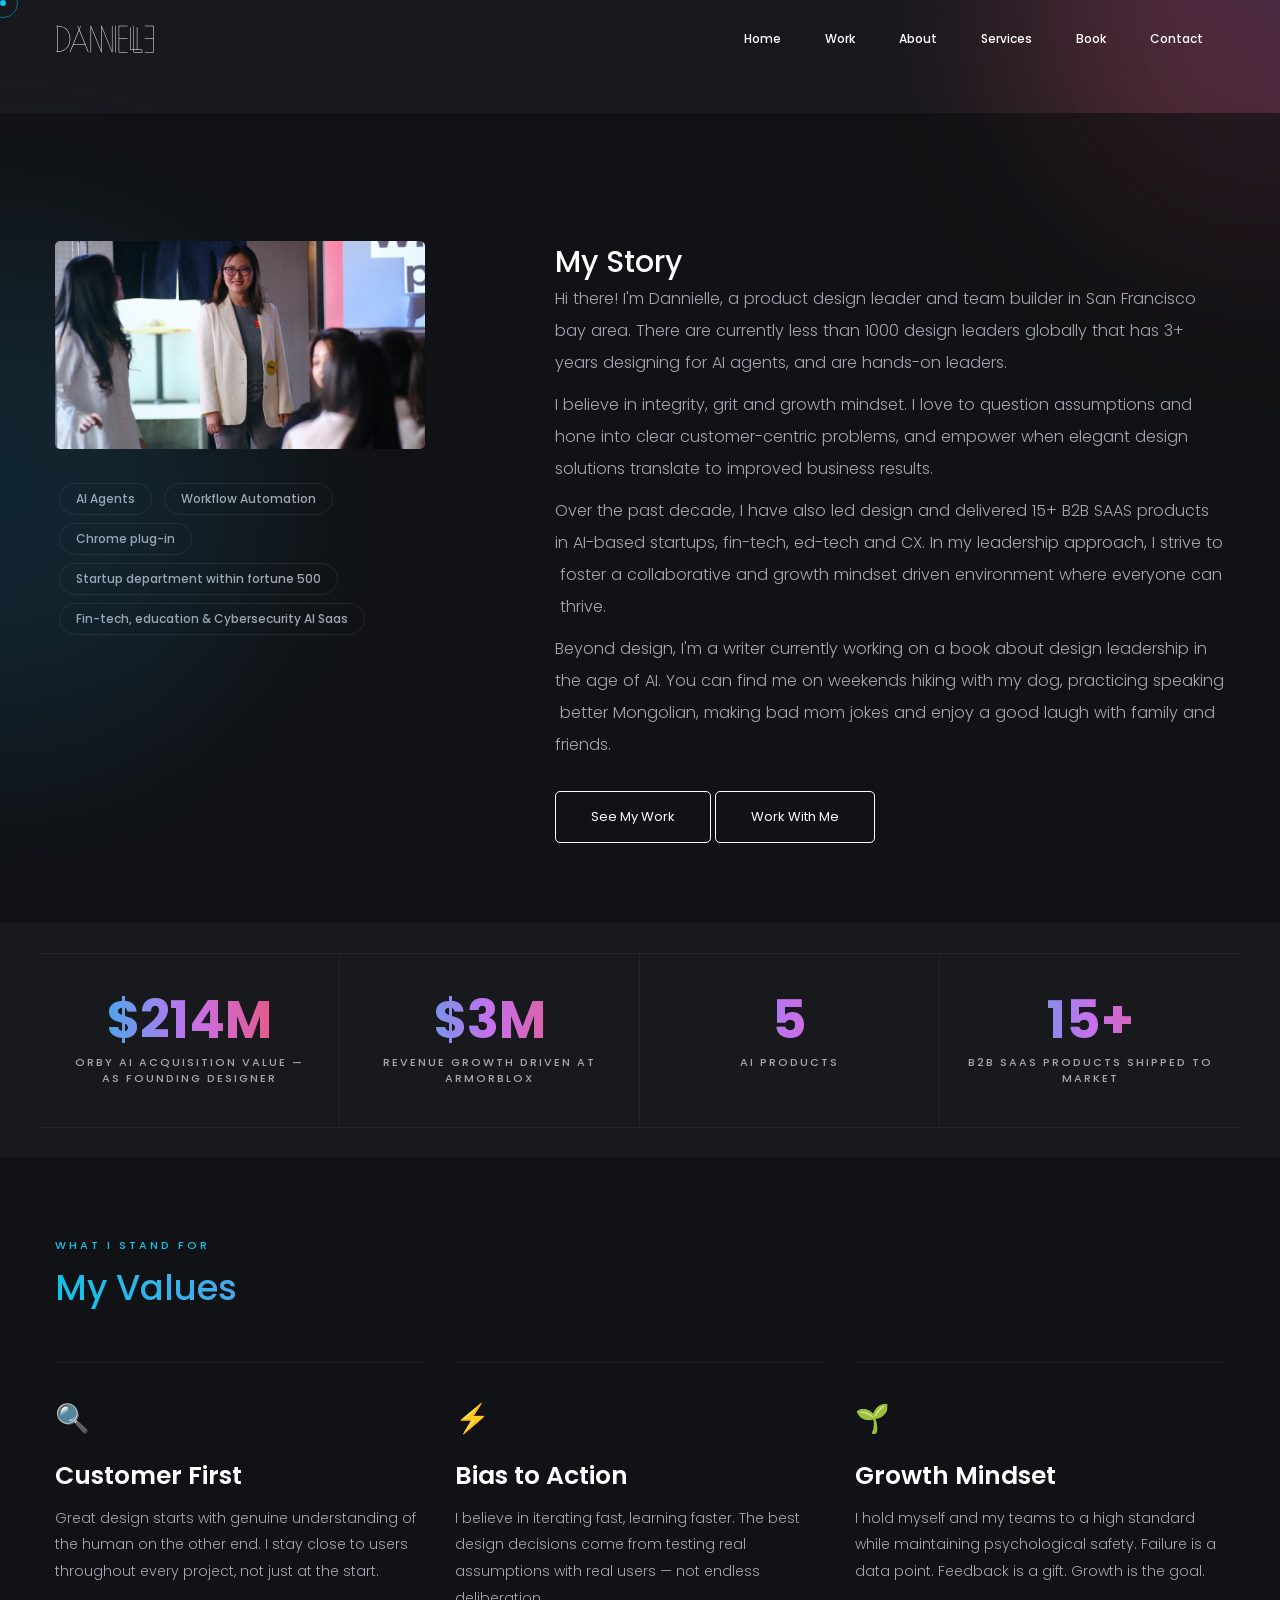
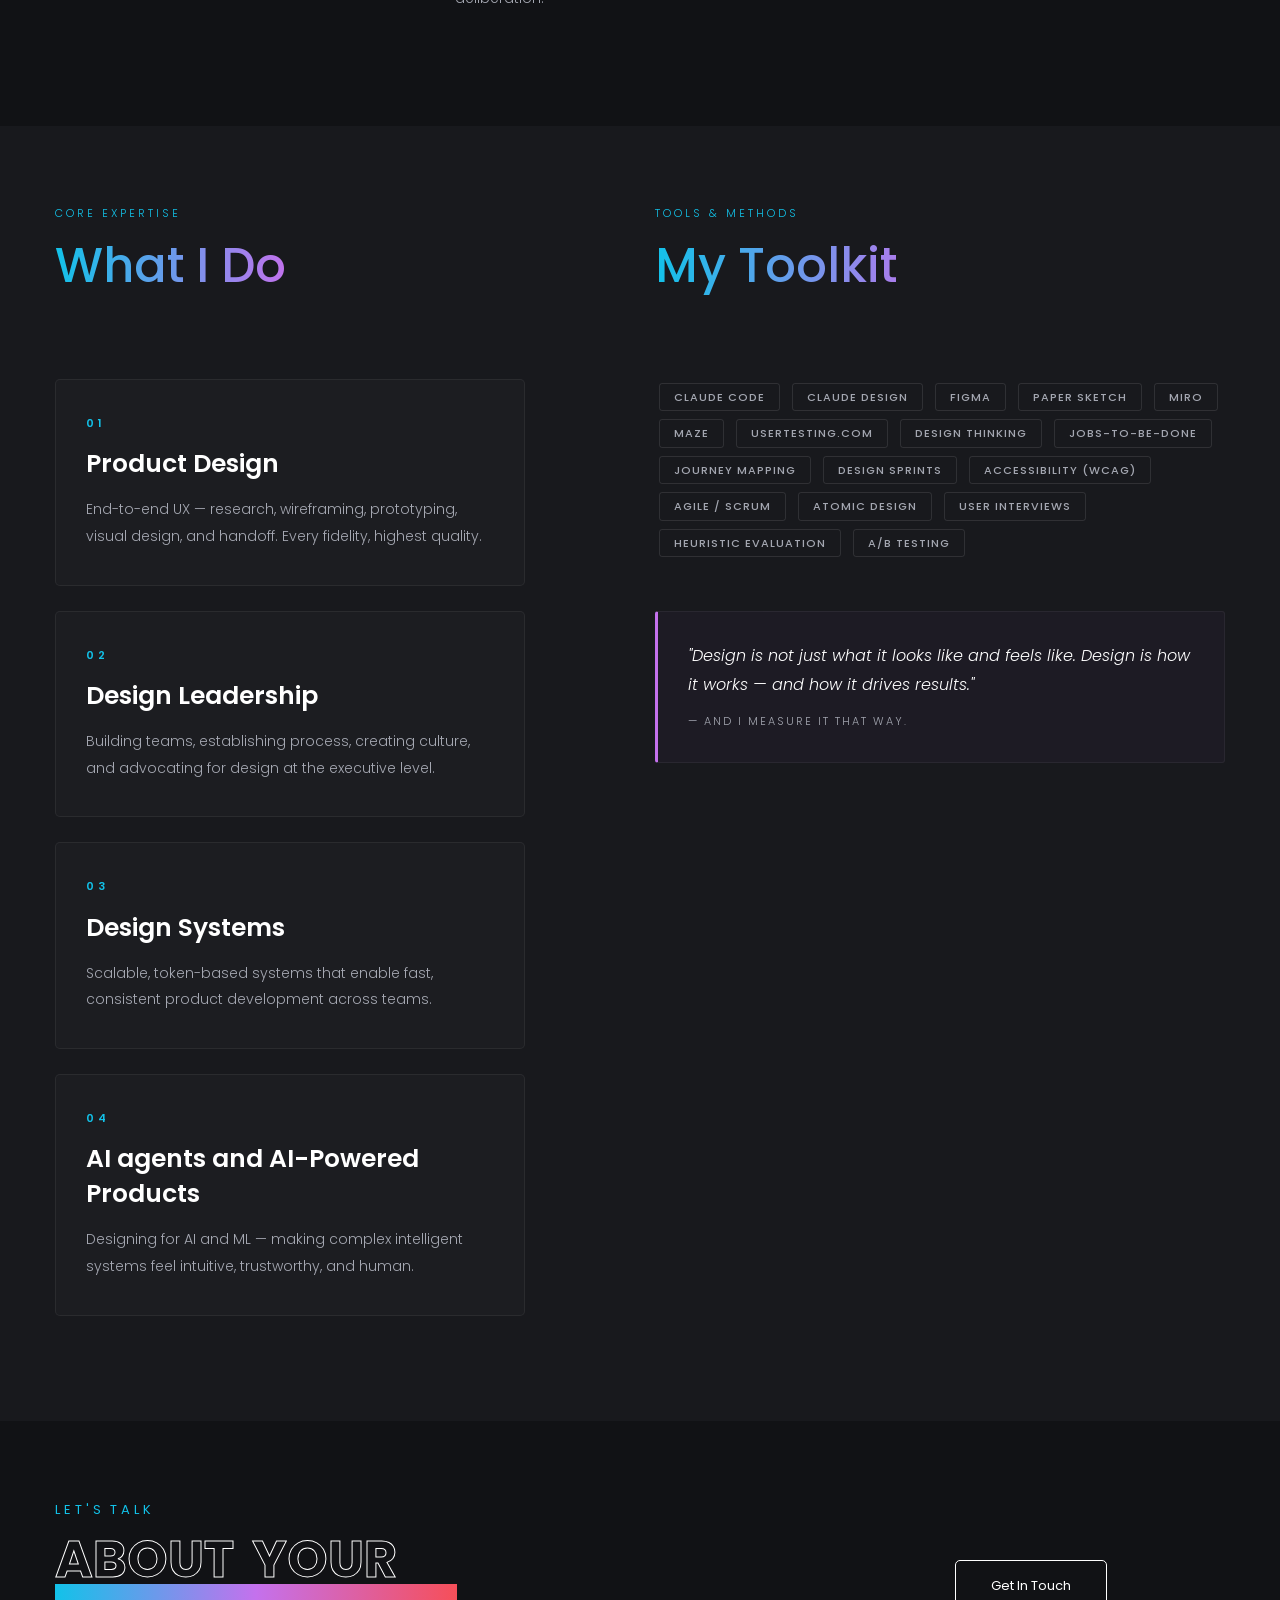
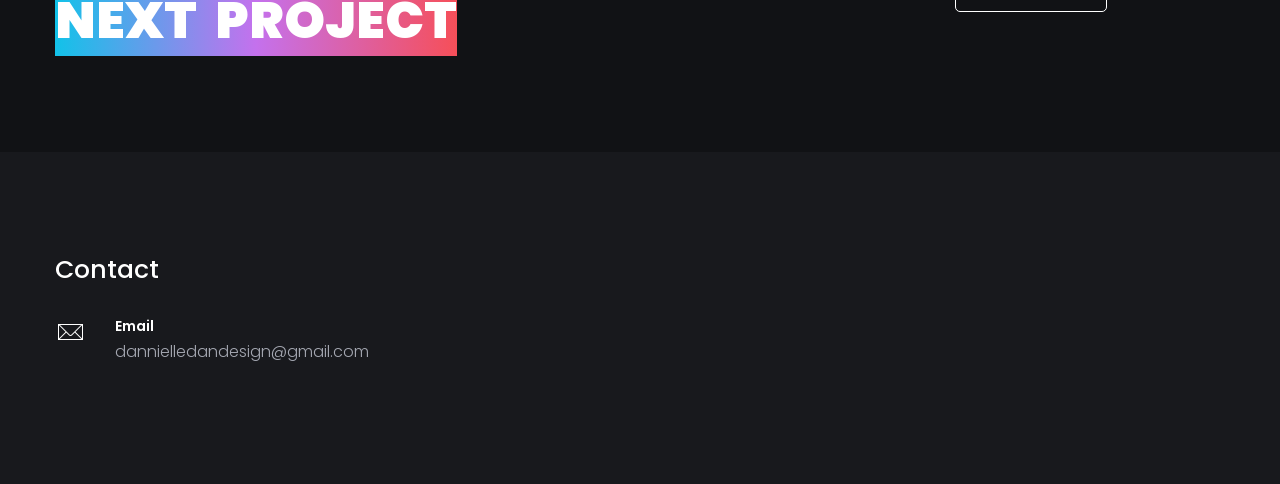
==== commit 0a251330: "Remove footer navigation section and update year to 2026 across all pages Co-Authored-By: Claude Son" ====
--- a/about.html
+++ b/about.html
@@ -53,15 +53,11 @@
   </div>
 
   <!-- Page header -->
-  <header class="pages-header circle-bg valign">
+  <header class="pages-header circle-bg valign" style="min-height:0; padding: 120px 0 40px;">
     <div class="container">
       <div class="row justify-content-center">
         <div class="col-lg-10">
-          <div class="cont mt-100 mb-50">
-            <p style="font-size:11px; font-weight:600; letter-spacing:5px; text-transform:uppercase; color:#12c2e9; margin-bottom:15px;" class="wow fadeIn">About Me</p>
-            <h1 class="color-font fw-700 wow" data-splitting>Hello, I'm Dani.</h1>
-            <p class="mt-20 wow fadeIn" data-wow-delay=".5s" style="color:#a4a7b1; font-size:16px; max-width:560px; line-height:1.9;">Product design leader · Team builder · Author-in-progress</p>
-          </div>
+
         </div>
       </div>
     </div>
@@ -82,13 +78,11 @@
           <div class="col-lg-4 col-md-5 md-mb50">
             <img src="img/slid/about.jpg" alt="Dannielle Dan" style="border-radius:5px; width:100%;">
             <div class="mt-30">
-              <div class="brand-pill-v2 wow fadeIn" data-wow-delay=".2s">PayPal</div>
-              <div class="brand-pill-v2 wow fadeIn" data-wow-delay=".3s">Microsoft</div>
-              <div class="brand-pill-v2 wow fadeIn" data-wow-delay=".4s">Armorblox</div>
-              <div class="brand-pill-v2 wow fadeIn" data-wow-delay=".5s">Medallia</div>
-              <div class="brand-pill-v2 wow fadeIn" data-wow-delay=".6s">Cisco</div>
-              <div class="brand-pill-v2 wow fadeIn" data-wow-delay=".7s">AT&amp;T</div>
-              <div class="brand-pill-v2 wow fadeIn" data-wow-delay=".8s">SVB</div>
+              <div class="brand-pill-v2 wow fadeIn" data-wow-delay=".2s">AI Agents</div>
+              <div class="brand-pill-v2 wow fadeIn" data-wow-delay=".3s">Workflow Automation</div>
+              <div class="brand-pill-v2 wow fadeIn" data-wow-delay=".4s">Chrome plug-in</div>
+              <div class="brand-pill-v2 wow fadeIn" data-wow-delay=".5s">Startup department within fortune 500</div>
+              <div class="brand-pill-v2 wow fadeIn" data-wow-delay=".8s">Fin-tech, education & Cybersecurity AI Saas</div>
             </div>
           </div>
           <div class="col-lg-7 offset-lg-1 col-md-7">
@@ -96,9 +90,9 @@
               <h4>My Story</h4>
             </div>
             <div class="text">
-              <p class="wow txt mb-10" data-splitting>Hi there! I'm Dannielle, a product design leader and team builder in San Francisco bay area. Being a designer in the tech industry fulfills my intellectual curiosity and creativity.</p>
-              <p class="wow txt mb-10" data-splitting>I believe in integrity, grit and growth mindset. I love to question assumptions and hone into clear customer-centric problems, and pride myself when elegant design solutions translate to improved business results.</p>
-              <p class="wow txt mb-10" data-splitting>Over the past decade, I have led design and delivered 10+ B2B SAAS products in AI-based startups, fin-tech, ed-tech and CX. In my leadership approach, I strive to foster a collaborative and growth mindset driven environment where everyone can thrive.</p>
+              <p class="wow txt mb-10" data-splitting>Hi there! I'm Dannielle, a product design leader and team builder in San Francisco bay area. There are currently less than 1000 design leaders globally that has 3+ years designing for AI agents, and are hands-on leaders.</p>
+              <p class="wow txt mb-10" data-splitting>I believe in integrity, grit and growth mindset. I love to question assumptions and hone into clear customer-centric problems, and empower when elegant design solutions translate to improved business results.</p>
+              <p class="wow txt mb-10" data-splitting>Over the past decade, I have also led design and delivered 15+ B2B SAAS products in AI-based startups, fin-tech, ed-tech and CX. In my leadership approach, I strive to foster a collaborative and growth mindset driven environment where everyone can thrive.</p>
               <p class="wow txt mb-10" data-splitting>Beyond design, I'm a writer currently working on a book about design leadership in the age of AI. You can find me on weekends hiking with my dog, practicing speaking better Mongolian, making bad mom jokes and enjoy a good laugh with family and friends.</p>
               <div class="mt-30 wow fadeInUp" data-wow-delay=".4s">
                 <a href="portfolio.html" class="butn bord curve mr-15"><span>See My Work</span></a>
@@ -114,18 +108,23 @@
     <section class="sub-bg section-padding2">
       <div class="container">
         <div class="row" style="border-top:1px solid rgba(255,255,255,0.05); border-bottom:1px solid rgba(255,255,255,0.05);">
-          <div class="col-md-4 stat-item">
-            <div class="stat-num">10+</div>
-            <div class="stat-label">Years of Experience</div>
-          </div>
-          <div class="col-md-4 stat-item">
+          <div class="col-md-3 stat-item" style="padding-left:24px; padding-right:24px;">
+            <div class="stat-num">$214M</div>
+            <div class="stat-label">Orby AI acquisition value — as founding designer</div>
+          </div>
+          <div class="col-md-3 stat-item" style="padding-left:24px; padding-right:24px;">
+            <div class="stat-num">$3M</div>
+            <div class="stat-label">Revenue growth driven at Armorblox</div>
+          </div>
+                    <div class="col-md-3 stat-item" style="padding-left:24px; padding-right:24px;">
+            <div class="stat-num">5</div>
+            <div class="stat-label">AI products</div>
+          </div>
+          <div class="col-md-3 stat-item" style="padding-left:24px; padding-right:24px;">
             <div class="stat-num">15+</div>
-            <div class="stat-label">B2B Products Shipped</div>
-          </div>
-          <div class="col-md-4 stat-item">
-            <div class="stat-num">4</div>
-            <div class="stat-label">Industries</div>
-          </div>
+            <div class="stat-label">B2B SaaS products shipped to market</div>
+          </div>
+
         </div>
       </div>
     </section>
@@ -191,7 +190,7 @@
             </div>
             <div class="service-card-v2 wow fadeInUp" data-wow-delay=".65s">
               <div class="num">04</div>
-              <h5>AI-Powered Products</h5>
+              <h5>AI agents and AI-Powered Products</h5>
               <p>Designing for AI and ML — making complex intelligent systems feel intuitive, trustworthy, and human.</p>
             </div>
           </div>
@@ -201,12 +200,11 @@
               <h3 class="color-font wow mt-10">My Toolkit</h3>
             </div>
             <div class="mt-30 wow fadeIn" data-wow-delay=".3s">
+              <span class="skill-tag">Claude Code</span>
+              <span class="skill-tag">Claude Design</span>
               <span class="skill-tag">Figma</span>
-              <span class="skill-tag">Sketch</span>
-              <span class="skill-tag">Protopie</span>
-              <span class="skill-tag">Framer</span>
+              <span class="skill-tag">Paper Sketch</span>
               <span class="skill-tag">Miro</span>
-              <span class="skill-tag">UserZoom</span>
               <span class="skill-tag">Maze</span>
               <span class="skill-tag">Usertesting.com</span>
               <span class="skill-tag">Design Thinking</span>
@@ -260,29 +258,6 @@
               </ul>
             </div>
           </div>
-          <div class="col-lg-4">
-            <div class="item md-mb50">
-              <div class="title"><h5>Navigate</h5></div>
-              <ul>
-                <li><a href="portfolio.html" style="color:#a4a7b1;">Work</a></li>
-                <li><a href="services.html" style="color:#a4a7b1;">Services</a></li>
-                <li><a href="book.html" style="color:#a4a7b1;">Book</a></li>
-              </ul>
-            </div>
-          </div>
-          <div class="col-lg-4">
-            <div class="item">
-              <div class="logo"><img src="img/Dannielle-Dan.svg" alt="Dannielle Dan"></div>
-              <div class="social">
-                <a href="https://www.linkedin.com/in/dannielledan/"><i class="fab fa-linkedin-in"></i></a>
-                <a href="https://twitter.com/dannielleydan"><i class="fab fa-twitter"></i></a>
-              </div>
-              <div class="copy-right">
-                <p>© 2025, Dannielle Dan</p>
-                <p style="font-size:8px;">You are a soul having a physical experience for a little while ♥ ♥</p>
-              </div>
-            </div>
-          </div>
         </div>
       </div>
     </footer>
